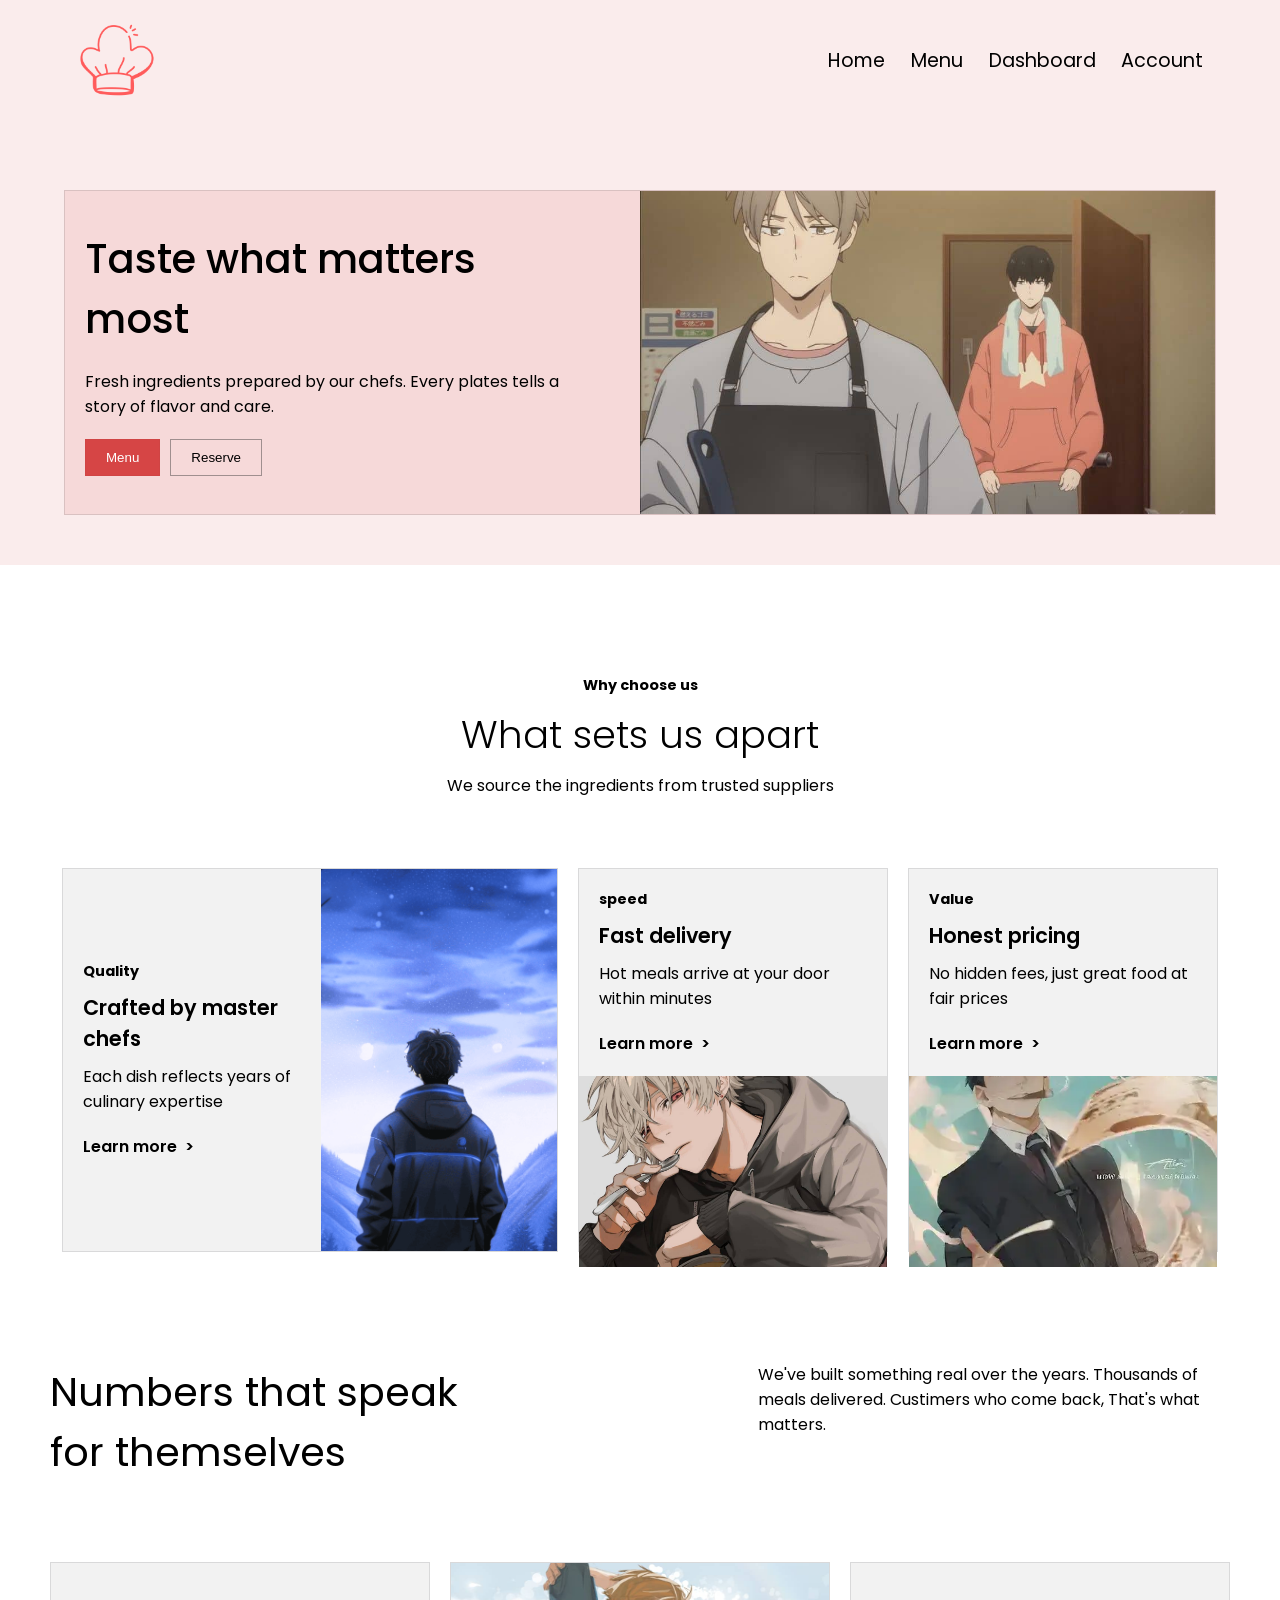
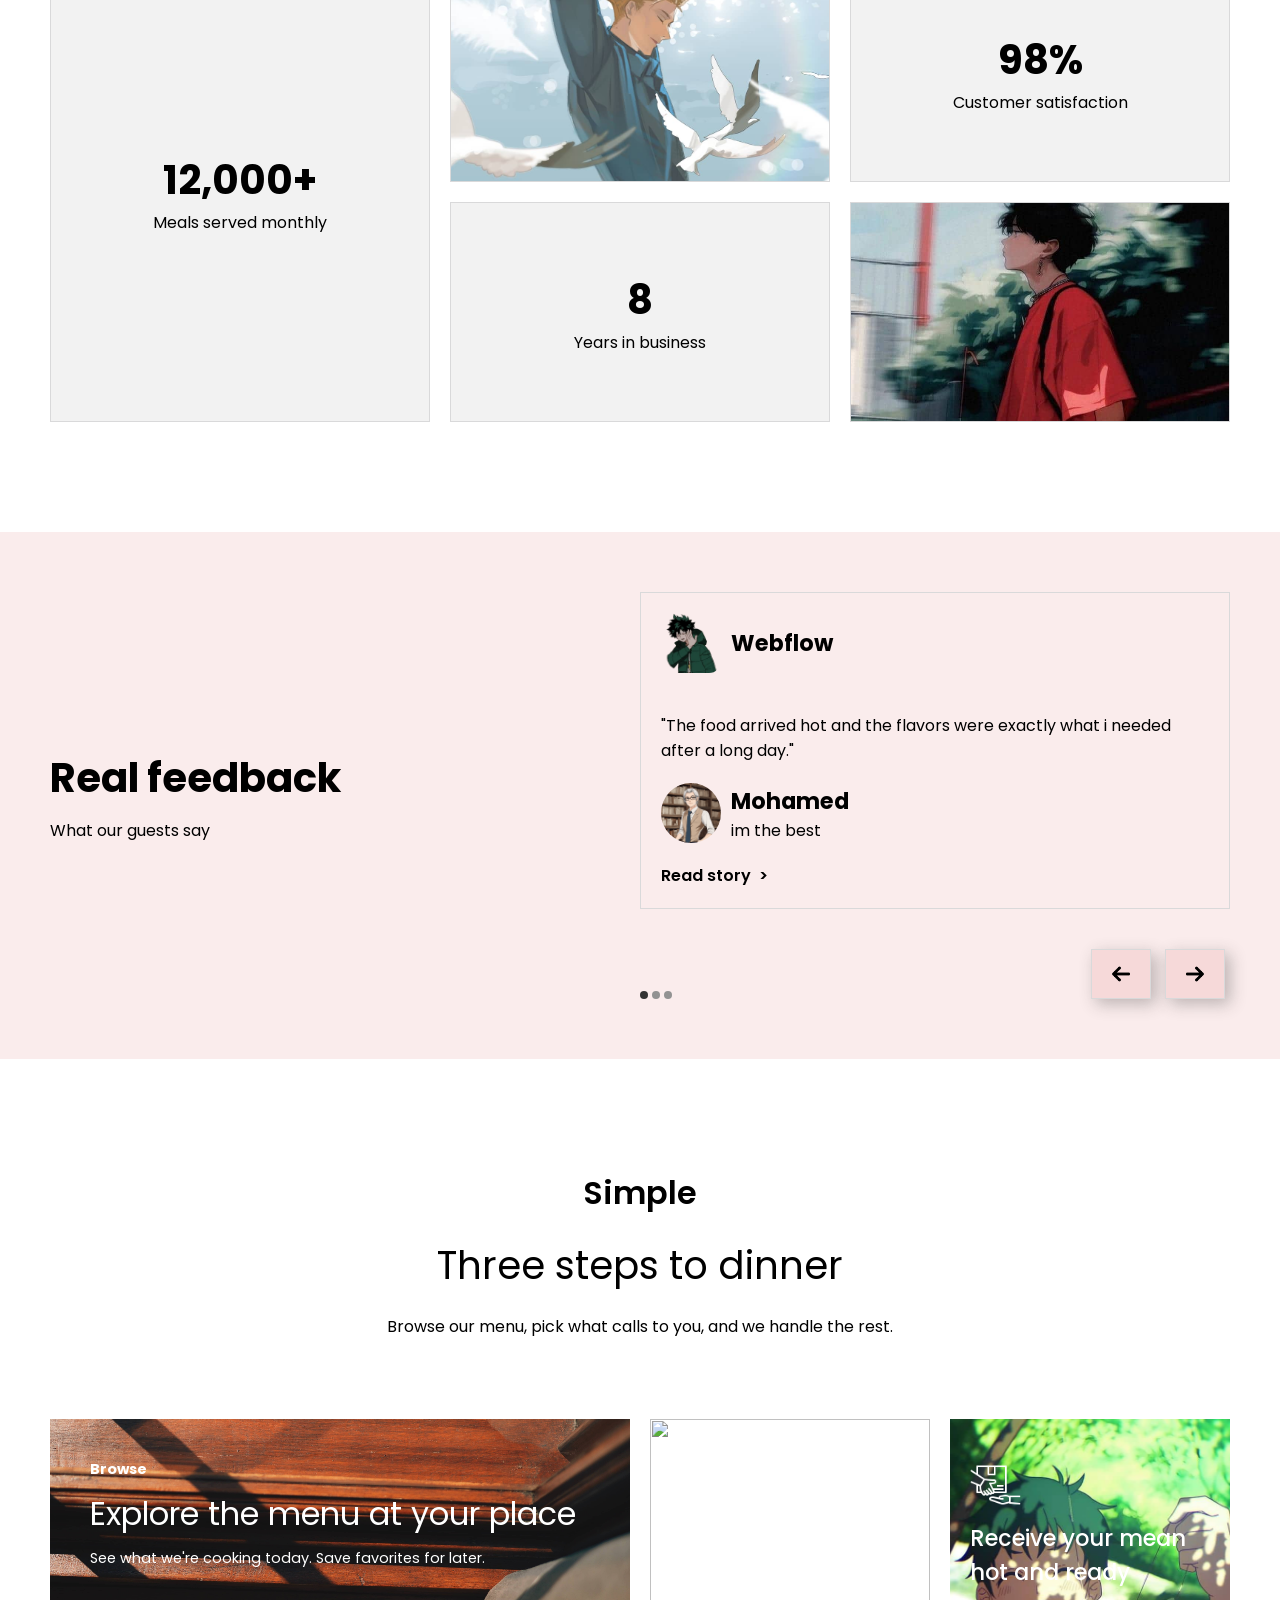
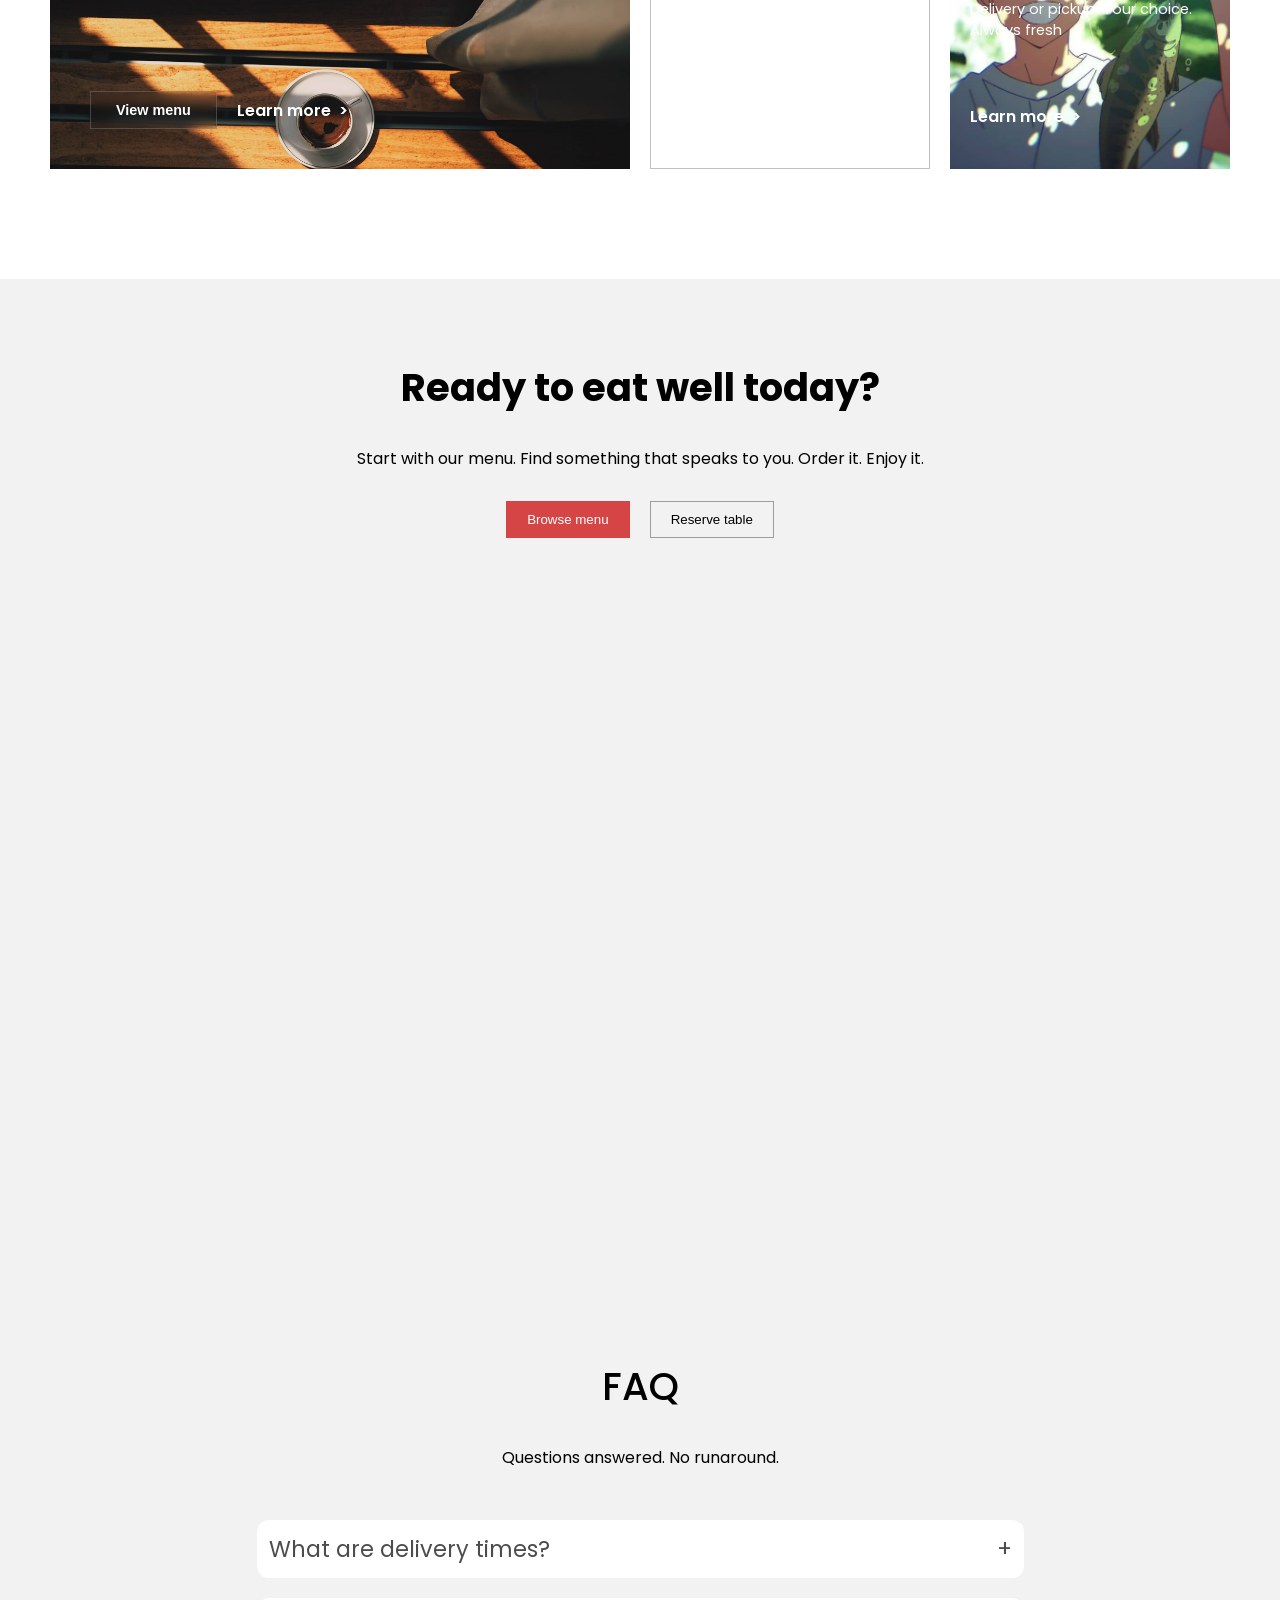
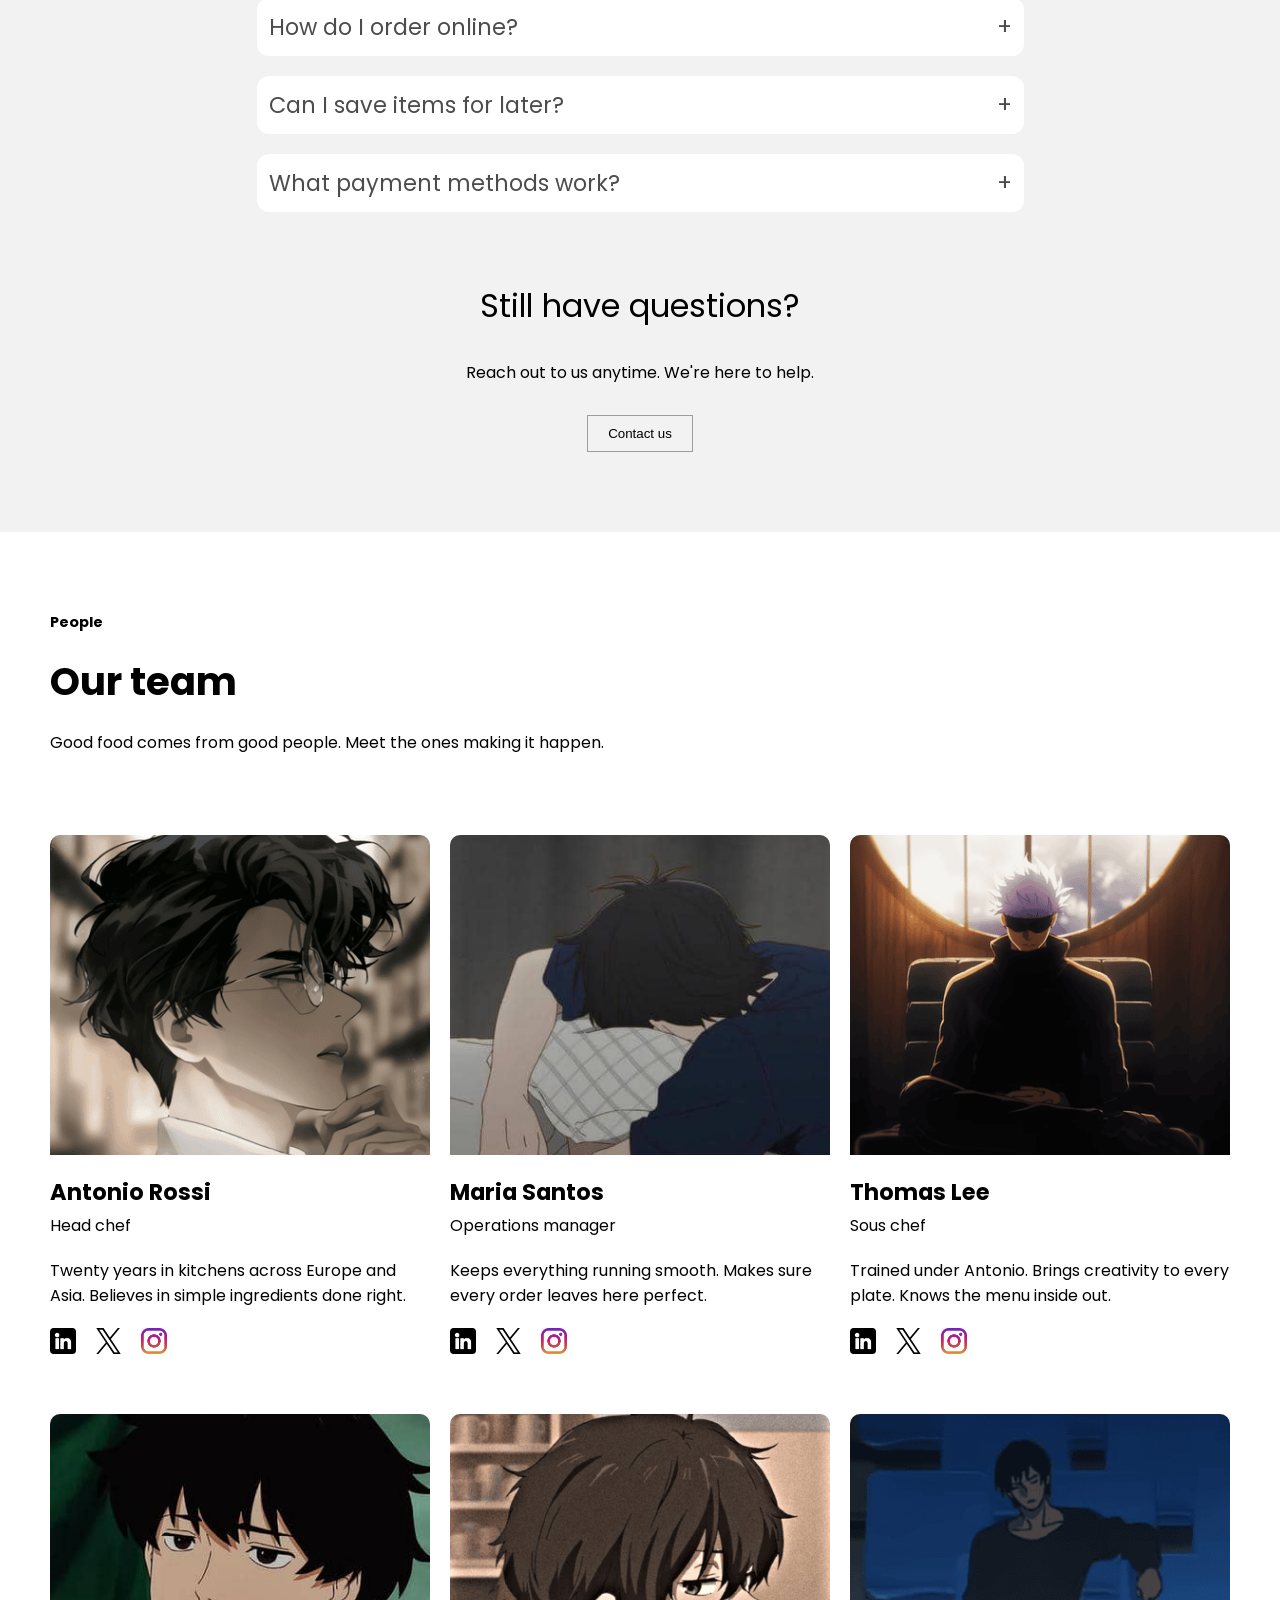
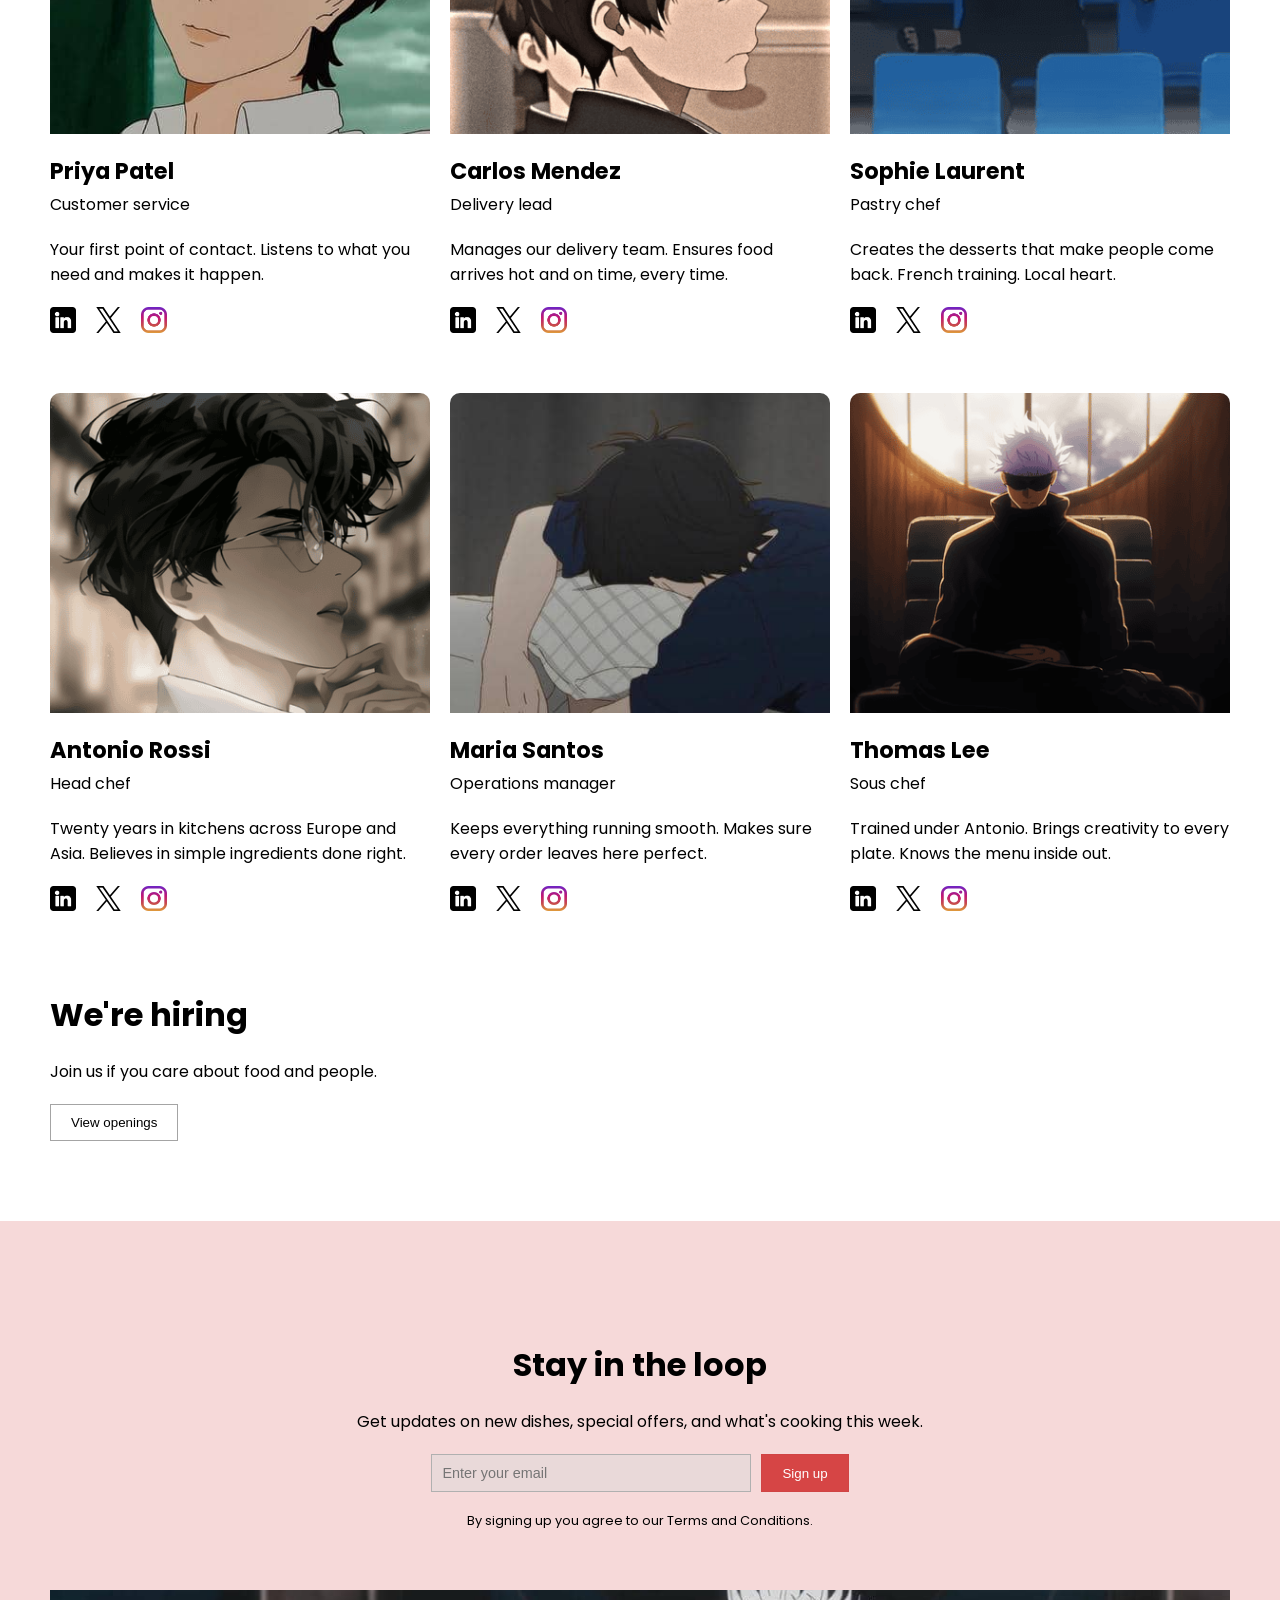
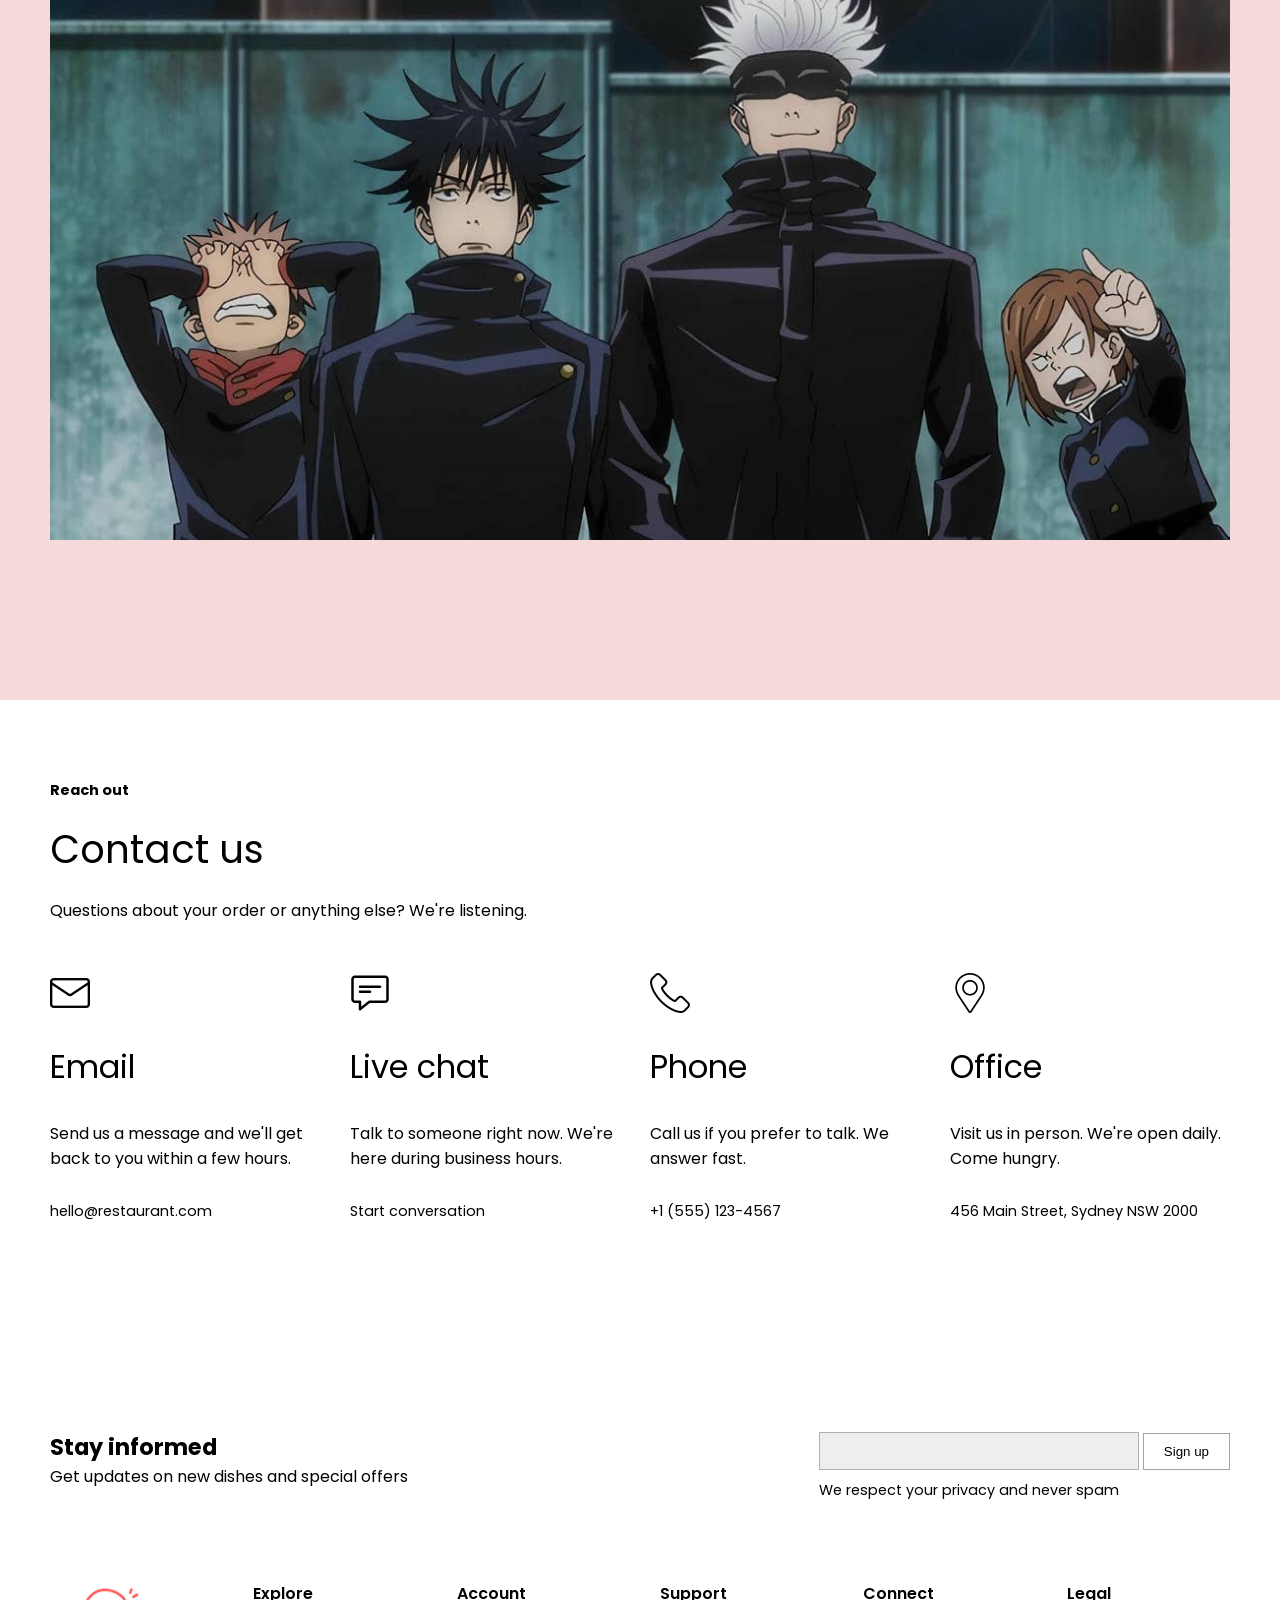
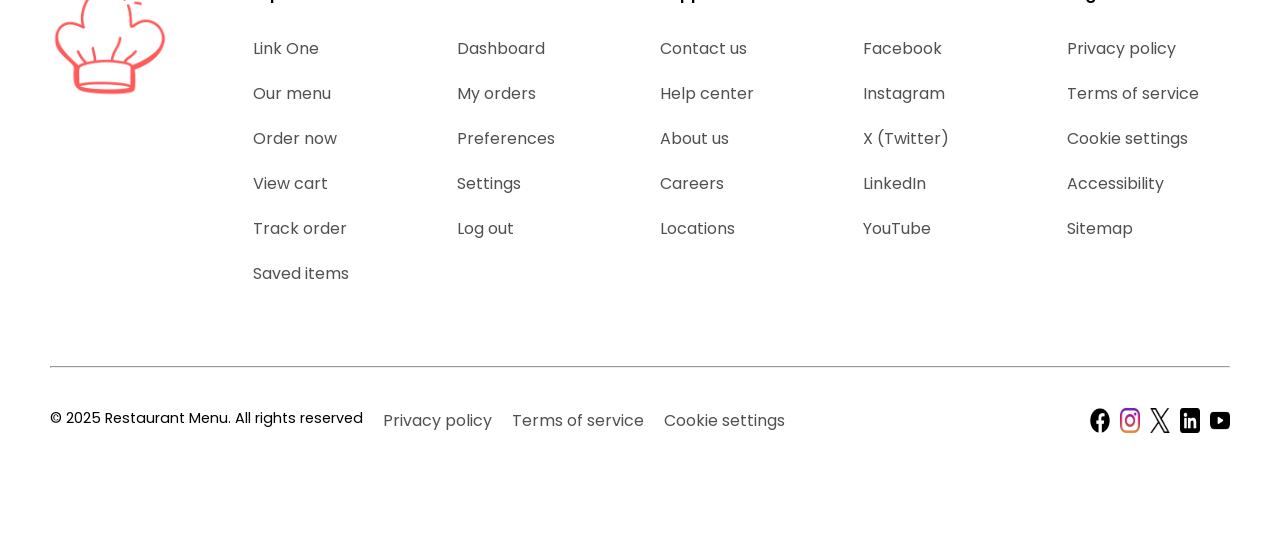
==== index.html @ bc819291 "update" ====
<!doctype html>
<html lang="en">
  <head>
    <meta charset="UTF-8" />
    <meta name="viewport" content="width=device-width, initial-scale=1.0" />
    <link rel="preconnect" href="https://fonts.googleapis.com" />
    <link rel="preconnect" href="https://fonts.gstatic.com" crossorigin />
    <link
      href="https://fonts.googleapis.com/css2?family=Poppins:ital,wght@300;400;500;600;700;800&display=swap"
      rel="stylesheet"
    />
    <link rel="shortcut icon" href="/images/icon.webp" type="image/x-icon" />
    <link rel="stylesheet" href="/css/style.css" />
    <script src="/js/main.js" defer></script>
    <title>Chef's Crown</title>
  </head>
  <body>
    <nav class="navbar">
      <div class="logo">
        <a href="/index.html">
          <img src="/images/icon.webp" alt="" />
        </a>
      </div>

      <div class="links">
        <li><a href="/index.html">Home</a></li>
        <li><a href="/pages/menu.html">Menu</a></li>
        <li><a href="/pages/dashboard.html">Dashboard</a></li>
        <li><a href="/pages/account.html">Account</a></li>
      </div>
      <button id="" class="menuToggle">
        <img src="/images/menu.webp" alt="" />
      </button>
      <div class="smallMenu">
        <li><a href="/index.html">Home</a></li>
        <li><a href="/pages/menu.html">Menu</a></li>
        <li><a href="/pages/dashboard.html">Dashboard</a></li>
        <li><a href="/pages/account.html">Account</a></li>
      </div>
    </nav>

    <section class="heroSection">
      <div class="hero">
        <div class="heroInfo">
          <h1>Taste what matters most</h1>
          <p>
            Fresh ingredients prepared by our chefs. Every plates tells a story
            of flavor and care.
          </p>
          <div class="heroBtn">
            <button class="menuBtn btn">Menu</button>
            <button class="reBtn btn">Reserve</button>
          </div>
        </div>
        <div class="heroImg">
          <img src="/images/img1.webp" alt="" loading="lazy" />
        </div>
      </div>
    </section>

    <section class="whyUsSection">
      <h5>Why choose us</h5>
      <h2>What sets us apart</h2>
      <p>We source the ingredients from trusted suppliers</p>

      <div class="ourPerks">
        <div class="card quality">
          <div class="cardInfo qualityInfo">
            <h5>Quality</h5>
            <h1>Crafted by master chefs</h1>
            <p>Each dish reflects years of culinary expertise</p>
            <a class="learnMore" href=""
              >Learn more<span class="toRight">></span></a
            >
          </div>
          <div class="qualityImg">
            <img src="/images/qualityPerk.webp" alt="" loading="lazy" />
          </div>
        </div>

        <div class="card speed">
          <div class="cardInfo speedInfo">
            <h5>speed</h5>
            <h1>Fast delivery</h1>
            <p>Hot meals arrive at your door within minutes</p>
            <a class="learnMore" href=""
              >Learn more<span class="toRight">></span></a
            >
          </div>
          <div class="speedImg">
            <img src="/images/speedPerk.webp" alt="" loading="lazy" />
          </div>
        </div>

        <div class="card value">
          <div class="cardInfo valueInfo">
            <h5>Value</h5>
            <h1>Honest pricing</h1>
            <p>No hidden fees, just great food at fair prices</p>
            <a class="learnMore" href=""
              >Learn more<span class="toRight">></span></a
            >
          </div>
          <div class="valueImg">
            <img src="/images/valuePerk.webp" alt="" loading="lazy" />
          </div>
        </div>
      </div>
    </section>

    <section class="numberSpeak">
      <div class="numberAbout">
        <h1>Numbers that speak for themselves</h1>
        <p>
          We've built something real over the years. Thousands of meals
          delivered. Custimers who come back, That's what matters.
        </p>
      </div>
      <div class="gridCards">
        <div class="gridChild child1">
          <h1>12,000+</h1>
          <p>Meals served monthly</p>
        </div>
        <div class="gridChild">
          <img src="/images/img2.webp" alt="" loading="lazy" />
        </div>
        <div class="gridChild">
          <h1>98%</h1>
          <p>Customer satisfaction</p>
        </div>
        <div class="gridChild">
          <h1>8</h1>
          <p>Years in business</p>
        </div>
        <div class="gridChild">
          <img src="/images/img3.webp" alt="" loading="lazy" />
        </div>
      </div>
    </section>

    <section class="feedback">
      <div class="feedInfo">
        <h1>Real feedback</h1>
        <p>What our guests say</p>
      </div>
      <div class="ourFeeds">
        <div class="socialFeeds">
          <div class="slides">
            <div class="feeds">
              <div class="platformInfo">
                <div class="platformLogo">
                  <img src="/images/platform.webp" alt="" loading="lazy" />
                </div>
                <h4>Webflow</h4>
              </div>
              <p class="thefeedback">
                "The food arrived hot and the flavors were exactly what i needed
                after a long day."
              </p>
              <div class="platformProfile">
                <div class="profilePhp">
                  <img src="/images/feedphp.webp" alt="" loading="lazy" />
                </div>
                <div class="profileInfo">
                  <h4>Mohamed</h4>
                  <p>im the best</p>
                </div>
              </div>
              <a class="learnMore" href=""
                >Read story<span class="toRight">></span></a
              >
            </div>

            <div class="feeds">
              <div class="platformInfo">
                <div class="platformLogo">
                  <img src="/images/platform2.webp" alt="" loading="lazy" />
                </div>
                <h3>Facebook</h3>
              </div>
              <p class="thefeedback">
                "The food arrived hot and the flavors were exactly what i needed
                after a long day."
              </p>
              <div class="platformProfile">
                <div class="profilePhp">
                  <img src="/images/feedphp2.webp" alt="" loading="lazy" />
                </div>
                <div class="profileInfo">
                  <h4>Mohamed Hazem</h4>
                  <p>I love food</p>
                </div>
              </div>
              <a class="learnMore" href=""
                >Read story<span class="toRight">></span></a
              >
            </div>

            <div class="feeds">
              <div class="platformInfo">
                <div class="platformLogo">
                  <img src="/images/platform3.webp" alt="" loading="lazy" />
                </div>
                <h3>Instagram</h3>
              </div>
              <p class="thefeedback">
                "The food arrived hot and the flavors were exactly what i needed
                after a long day."
              </p>
              <div class="platformProfile">
                <div class="profilePhp">
                  <img src="/images/feedphp3.webp" alt="" loading="lazy" />
                </div>
                <div class="profileInfo">
                  <h4>Mohamed</h4>
                  <p>im the best</p>
                </div>
              </div>
              <a class="learnMore" href=""
                >Read story<span class="toRight">></span></a
              >
            </div>
          </div>
        </div>
        <div class="feedTool">
          <div class="pointFeed"></div>
          <div class="btnFeed">
            <button id="prev" class="prev">
              <img src="/images/arrow.webp" alt="" loading="lazy" />
            </button>
            <button id="next" class="next">
              <img src="/images/arrow.webp" alt="" loading="lazy" />
            </button>
          </div>
        </div>
      </div>
    </section>

    <section class="stepsDinner">
      <h3>Simple</h3>
      <h2>Three steps to dinner</h2>
      <p>Browse our menu, pick what calls to you, and we handle the rest.</p>
      <div class="allSteps">
        <div class="steps browse">
          <img class="bgImg" src="/images/step1.webp" alt="" loading="lazy" />
          <div class="stepsInfo">
            <h5>Browse</h5>
            <h3>Explore the menu at your place</h3>
            <p>See what we're cooking today. Save favorites for later.</p>
          </div>
          <div class="stepsBtn">
            <button>View menu</button>
            <a class="learnMore" href=""
              >Learn more<span class="toRight">></span></a
            >
          </div>
        </div>

        <div class="steps order">
          <img class="bgImg" src="/images/step2.webp" alt="" loading="lazy" />
          <div class="stepsInfo">
            <img
              class="invert"
              src="/images/order.webp"
              alt=""
              loading="lazy"
            />
            <h4>Place your order in seconds</h4>
            <p>Add items to cart and check out. Easy as that.</p>
          </div>
          <div class="stepsBtn">
            <a class="learnMore" href=""
              >Learn more<span class="toRight">></span></a
            >
          </div>
        </div>

        <div class="steps receive">
          <img class="bgImg" src="/images/step3.webp" alt="" loading="lazy" />
          <div class="stepsInfo">
            <img
              class="invert"
              src="/images/receiver.webp"
              alt=""
              loading="lazy"
            />
            <h4>Receive your mean hot and ready</h4>
            <p>Delivery or pickup. Your choice. Always fresh</p>
          </div>
          <div class="stepsBtn">
            <a class="learnMore" href=""
              >Learn more<span class="toRight">></span></a
            >
          </div>
        </div>
      </div>
    </section>

    <section class="ready">
      <h2>Ready to eat well today?</h2>
      <p>
        Start with our menu. Find something that speaks to you. Order it. Enjoy
        it.
      </p>
      <div class="readyBtns">
        <button class="menuBtn">Browse menu</button>
        <button class="reBtn">Reserve table</button>
      </div>
      <div class="readyImg">
        <img
          src="/images/readyImg.webp"
          alt=""
          loading="lazy"
          decoding="async"
        />
      </div>
    </section>

    <section class="faq">
      <h2>FAQ</h2>
      <p>Questions answered. No runaround.</p>

      <div class="allAQ">
        <div class="AQ">
          <input class="questionCheck" id="question1" type="checkbox" />
          <label for="question1" class="questionTitle">
            What are delivery times? <span class="add">+</span>
            <span class="remove">-</span>
          </label>
          <div class="answer">
            <p>
              Most orders arrive within 30 to 45 minutes. During peak hours it
              might take a bit longer. You'll see the estimated time before you
              confirm your order.
            </p>
          </div>
        </div>

        <div class="AQ">
          <input class="questionCheck" id="question2" type="checkbox" />
          <label for="question2" class="questionTitle">
            How do I order online? <span class="add">+</span>
            <span class="remove">-</span>
          </label>
          <div class="answer">
            <p>
              Go to our menu page. Browse the dishes. Add what you want to your
              cart. Proceed to checkout and provide your delivery or pickup
              details. you'll get a confirmation right away.
            </p>
          </div>
        </div>

        <div class="AQ">
          <input class="questionCheck" id="question3" type="checkbox" />
          <label for="question3" class="questionTitle">
            Can I save items for later? <span class="add">+</span>
            <span class="remove">-</span>
          </label>
          <div class="answer">
            <p>
              Absolutely. Use the save for later feature on any dish. Your saved
              items stay in your account so you can order them whenever you
              want.
            </p>
          </div>
        </div>

        <div class="AQ">
          <input class="questionCheck" id="question4" type="checkbox" />
          <label for="question4" class="questionTitle">
            What payment methods work? <span class="add">+</span>
            <span class="remove">-</span>
          </label>
          <div class="answer">
            <p>
              We take credit cards, debit cards, digital wallets, and cash on
              delivery. All payments are secure and processed instantly.
            </p>
          </div>
        </div>
      </div>

      <h3>Still have questions?</h3>
      <p>Reach out to us anytime. We're here to help.</p>
      <button class="reBtn">Contact us</button>
    </section>

    <section class="ourTeam">
      <h5>People</h5>
      <h2>Our team</h2>
      <p>Good food comes from good people. Meet the ones making it happen.</p>
      <div class="team">
        <div class="member">
          <div class="memberImg">
            <img src="/images/member1.webp" alt="" />
          </div>
          <div class="memberInfo">
            <h4>Antonio Rossi</h4>
            <p>Head chef</p>
          </div>
          <div class="memberRole">
            <p>
              Twenty years in kitchens across Europe and Asia. Believes in
              simple ingredients done right.
            </p>
          </div>
          <div class="memberSocial">
            <a href="">
              <img src="/images/linkedin.webp" alt="" />
            </a>
            <a href="">
              <img src="/images/twitter.webp" alt="" />
            </a>
            <a href="">
              <img src="/images/instagram.webp" alt="" />
            </a>
          </div>
        </div>

        <div class="member">
          <div class="memberImg">
            <img src="/images/member2.webp" alt="" />
          </div>
          <div class="memberInfo">
            <h4>Maria Santos</h4>
            <p>Operations manager</p>
          </div>
          <div class="memberRole">
            <p>
              Keeps everything running smooth. Makes sure every order leaves
              here perfect.
            </p>
          </div>
          <div class="memberSocial">
            <a href="">
              <img src="/images/linkedin.webp" alt="" />
            </a>
            <a href="">
              <img src="/images/twitter.webp" alt="" />
            </a>
            <a href="">
              <img src="/images/instagram.webp" alt="" />
            </a>
          </div>
        </div>

        <div class="member">
          <div class="memberImg">
            <img src="/images/member3.webp" alt="" />
          </div>
          <div class="memberInfo">
            <h4>Thomas Lee</h4>
            <p>Sous chef</p>
          </div>
          <div class="memberRole">
            <p>
              Trained under Antonio. Brings creativity to every plate. Knows the
              menu inside out.
            </p>
          </div>
          <div class="memberSocial">
            <a href="">
              <img src="/images/linkedin.webp" alt="" />
            </a>
            <a href="">
              <img src="/images/twitter.webp" alt="" />
            </a>
            <a href="">
              <img src="/images/instagram.webp" alt="" />
            </a>
          </div>
        </div>

        <div class="member">
          <div class="memberImg">
            <img src="/images/member4.webp" alt="" />
          </div>
          <div class="memberInfo">
            <h4>Priya Patel</h4>
            <p>Customer service</p>
          </div>
          <div class="memberRole">
            <p>
              Your first point of contact. Listens to what you need and makes it
              happen.
            </p>
          </div>
          <div class="memberSocial">
            <a href="">
              <img src="/images/linkedin.webp" alt="" />
            </a>
            <a href="">
              <img src="/images/twitter.webp" alt="" />
            </a>
            <a href="">
              <img src="/images/instagram.webp" alt="" />
            </a>
          </div>
        </div>

        <div class="member">
          <div class="memberImg">
            <img src="/images/member5.webp" alt="" />
          </div>
          <div class="memberInfo">
            <h4>Carlos Mendez</h4>
            <p>Delivery lead</p>
          </div>
          <div class="memberRole">
            <p>
              Manages our delivery team. Ensures food arrives hot and on time,
              every time.
            </p>
          </div>
          <div class="memberSocial">
            <a href="">
              <img src="/images/linkedin.webp" alt="" />
            </a>
            <a href="">
              <img src="/images/twitter.webp" alt="" />
            </a>
            <a href="">
              <img src="/images/instagram.webp" alt="" />
            </a>
          </div>
        </div>

        <div class="member">
          <div class="memberImg">
            <img src="/images/member6.webp" alt="" />
          </div>
          <div class="memberInfo">
            <h4>Sophie Laurent</h4>
            <p>Pastry chef</p>
          </div>
          <div class="memberRole">
            <p>
              Creates the desserts that make people come back. French training.
              Local heart.
            </p>
          </div>
          <div class="memberSocial">
            <a href="">
              <img src="/images/linkedin.webp" alt="" />
            </a>
            <a href="">
              <img src="/images/twitter.webp" alt="" />
            </a>
            <a href="">
              <img src="/images/instagram.webp" alt="" />
            </a>
          </div>
        </div>

        <div class="member">
          <div class="memberImg">
            <img src="/images/member1.webp" alt="" />
          </div>
          <div class="memberInfo">
            <h4>Antonio Rossi</h4>
            <p>Head chef</p>
          </div>
          <div class="memberRole">
            <p>
              Twenty years in kitchens across Europe and Asia. Believes in
              simple ingredients done right.
            </p>
          </div>
          <div class="memberSocial">
            <a href="">
              <img src="/images/linkedin.webp" alt="" />
            </a>
            <a href="">
              <img src="/images/twitter.webp" alt="" />
            </a>
            <a href="">
              <img src="/images/instagram.webp" alt="" />
            </a>
          </div>
        </div>

        <div class="member">
          <div class="memberImg">
            <img src="/images/member2.webp" alt="" />
          </div>
          <div class="memberInfo">
            <h4>Maria Santos</h4>
            <p>Operations manager</p>
          </div>
          <div class="memberRole">
            <p>
              Keeps everything running smooth. Makes sure every order leaves
              here perfect.
            </p>
          </div>
          <div class="memberSocial">
            <a href="">
              <img src="/images/linkedin.webp" alt="" />
            </a>
            <a href="">
              <img src="/images/twitter.webp" alt="" />
            </a>
            <a href="">
              <img src="/images/instagram.webp" alt="" />
            </a>
          </div>
        </div>

        <div class="member">
          <div class="memberImg">
            <img src="/images/member3.webp" alt="" />
          </div>
          <div class="memberInfo">
            <h4>Thomas Lee</h4>
            <p>Sous chef</p>
          </div>
          <div class="memberRole">
            <p>
              Trained under Antonio. Brings creativity to every plate. Knows the
              menu inside out.
            </p>
          </div>
          <div class="memberSocial">
            <a href="">
              <img src="/images/linkedin.webp" alt="" />
            </a>
            <a href="">
              <img src="/images/twitter.webp" alt="" />
            </a>
            <a href="">
              <img src="/images/instagram.webp" alt="" />
            </a>
          </div>
        </div>
      </div>
      <h3>We're hiring</h3>
      <p>Join us if you care about food and people.</p>
      <button class="reBtn">View openings</button>
    </section>

    <section class="stay">
      <h3>Stay in the loop</h3>
      <p>
        Get updates on new dishes, special offers, and what's cooking this week.
      </p>
      <form action="">
        <input type="email" placeholder="Enter your email" required />
        <button class="menuBtn">Sign up</button>
      </form>
      <p class="signTerms">
        By signing up you agree to our Terms and Conditions.
      </p>

      <div class="readyImg">
        <img
          src="/images/signloop.webp"
          alt=""
          loading="lazy"
          decoding="async"
        />
      </div>
    </section>

    <section class="contactUs">
      <h5>Reach out</h5>
      <h2>Contact us</h2>
      <p>Questions about your order or anything else? We're listening.</p>
      <div class="reachUs">
        <div class="callUs">
          <div class="icon">
            <img src="/images/email.webp" alt="" />
          </div>

          <h3>Email</h3>
          <p>Send us a message and we'll get back to you within a few hours.</p>
          <h5>hello@restaurant.com</h5>
        </div>

        <div class="callUs">
          <div class="icon">
            <img src="/images/chat.webp" alt="" />
          </div>
          <h3>Live chat</h3>
          <p>Talk to someone right now. We're here during business hours.</p>
          <h5>Start conversation</h5>
        </div>

        <div class="callUs">
          <div class="icon">
            <img src="/images/phone.webp" alt="" />
          </div>
          <h3>Phone</h3>
          <p>Call us if you prefer to talk. We answer fast.</p>
          <h5>+1 (555) 123-4567</h5>
        </div>

        <div class="callUs">
          <div class="icon">
            <img src="/images/location.webp" alt="" />
          </div>
          <h3>Office</h3>
          <p>Visit us in person. We're open daily. Come hungry.</p>
          <h5>456 Main Street, Sydney NSW 2000</h5>
        </div>
      </div>
    </section>

    <section class="footer">
      <div class="informed">
        <div class="informedInfo">
          <h4>Stay informed</h4>
          <p>Get updates on new dishes and special offers</p>
        </div>
        <form class="informedForm" action="">
          <input type="email" />
          <button class="reBtn">Sign up</button>
          <h5>We respect your privacy and never spam</h5>
        </form>
      </div>

      <div class="about">
        <div class="ourLogo">
          <div class="logo">
            <a href="/index.html">
              <img src="/images/icon.webp" alt="" />
            </a>
          </div>
        </div>
        <div class="ourLinks">
          <p>Explore</p>
          <a href="">Link One</a>
          <a href="">Our menu</a>
          <a href="">Order now</a>
          <a href="">View cart</a>
          <a href="">Track order</a>
          <a href="">Saved items</a>
        </div>
        <div class="ourLinks">
          <p>Account</p>
          <a href="">Dashboard</a>
          <a href="">My orders</a>
          <a href="">Preferences</a>
          <a href="">Settings</a>
          <a href="">Log out</a>
        </div>
        <div class="ourLinks">
          <p>Support</p>
          <a href="">Contact us</a>
          <a href="">Help center</a>
          <a href="">About us</a>
          <a href="">Careers</a>
          <a href="">Locations</a>
        </div>
        <div class="ourLinks">
          <p>Connect</p>
          <a href="">Facebook</a>
          <a href="">Instagram</a>
          <a href="">X (Twitter)</a>
          <a href="">LinkedIn</a>
          <a href="">YouTube</a>
        </div>
        <div class="ourLinks">
          <p>Legal</p>
          <a href="">Privacy policy</a>
          <a href="">Terms of service</a>
          <a href="">Cookie settings</a>
          <a href="">Accessibility</a>
          <a href="">Sitemap</a>
        </div>
      </div>
      <hr />

      <div class="credit">
        <div class="OurTerms">
          <h5>© 2025 Restaurant Menu. All rights reserved</h5>
          <a href="">Privacy policy</a>
          <a href="">Terms of service</a>
          <a href="">Cookie settings</a>
        </div>
        <div class="ourSocials">
          <a href=""><img src="/images/facebook.webp" alt="" /></a>
          <a href=""><img src="/images/instagram.webp" alt="" /></a>
          <a href=""><img src="/images/twitter.webp" alt="" /></a>
          <a href=""><img src="/images/linkedin.webp" alt="" /></a>
          <a href=""><img src="/images/youtube.webp" alt="" /></a>
        </div>
      </div>
    </section>
  </body>
</html>
---- css/style.css ----
:root {
  --main-bg: #faecec;
  --card-bg: #f6d9d9;
  --primary: #d64545;
  --bg: #f2f2f2;
  --border: 1px solid #d9d9da;
  --head-font: clamp(1.4rem, 5vw, 2.5rem);
  --secondary-font: clamp(1.1rem, 3vw, 1.3rem);
  --h2s-font: clamp(2rem, 3vw, 2.4rem);
  --h3s-font: clamp(1.4rem, 3vw, 2rem);
  --h4s-font: clamp(1.2rem, 2vw, 1.4rem);
  --h5s-font: clamp(0.6rem, 2vw, 0.9rem);
  --p-font: clamp(0.8rem, 2vw, 1rem);
  --btn-font: clamp(0.8rem, 2vw, 0.9rem);
  --trans-bg: rgba(52, 52, 52, 0.169);
  --mb: 110px;
}
* {
  margin: 0;
  box-sizing: border-box;
}
h2 {
  font-size: var(--h2s-font);
}
h3 {
  font-size: var(--h3s-font);
}
h4 {
  font-size: var(--h4s-font);
}
h5 {
  font-size: var(--h5s-font);
}
p {
  font-size: var(--p-font);
}
button {
  cursor: pointer;
}
img {
  display: block;
  width: 100%;
  height: 100%;
}
/* .flex {
  display: flex;
  flex-flow: column;
} */

/* //// */

.navbar .smallMenu.active {
  display: flex;
}
.navbar .smallMenu.close {
  animation: slideOut 0.4s ease;
}
body {
  position: relative;
  color: black;
  font-family: "poppins", sans-serif;
}

.navbar {
  background-color: var(--main-bg);
  padding: 20px 6vw 40px;
  display: flex;
  justify-content: space-between;
  align-items: center;
  gap: 30px;
  overflow: hidden;
}
.navbar a {
  color: black;
}
.navbar .logo {
  width: clamp(70px, 15vw, 80px);
}
.logo img {
  display: block;
  width: 100%;
}
/*  menu for small devices */
.navbar .smallMenu {
  position: fixed;
  right: 0;
  top: 0;
  bottom: 0;
  width: 70%;
  display: none;
  flex-flow: column;
  justify-content: start;
  align-items: center;
  gap: 20px;
  background-color: var(--trans-bg);
  backdrop-filter: blur(5px);
  padding-top: 30px;
  animation: slideIn 0.4s ease;
}
@keyframes slideIn {
  from {
    transform: translateX(500px);
  }
  to {
    transform: translateX(0);
  }
}
@keyframes slideOut {
  from {
    transform: translateX(0px);
  }
  to {
    transform: translateX(500px);
  }
}
.navbar .menuToggle {
  background: none;
  border: none;
  padding: 0;
  display: none;
}
.menuToggle img {
  display: block;
  width: clamp(60px, 15vw, 50px);
}
/* //// */
.navbar .links {
  display: flex;
  flex-flow: row wrap;
  gap: clamp(5px, 2vw, 30px);
}
.navbar li {
  position: relative;
  list-style: none;
  cursor: pointer;
}
.navbar li::after {
  content: "";
  position: absolute;
  bottom: 0px;
  left: 0;
  width: 0%;
  min-height: 1px;
  background-color: black;
  transition: width 0.2s ease;
}
.navbar li:hover::after {
  width: 100%;
}
.navbar li a {
  font-size: clamp(1rem, 4vw, 1.2rem);
  text-decoration: none;
}
/* //// */
.heroSection {
  padding: 50px 0px;
  margin-bottom: var(--mb);
  background-color: var(--main-bg);
}
.hero {
  border: 1px solid #33333325;
  background-color: var(--card-bg);
  margin: auto;
  width: clamp(260px, 90vw, 2000px);
  height: clamp(min-height, 40vw, 70vh);
  display: flex;
  justify-content: space-between;
}
.heroInfo {
  padding: 20px;
  display: flex;
  flex-direction: column;
  justify-content: center;
  gap: 20px;
  width: 45%;
}
.heroInfo h1 {
  font-weight: 500;
  font-size: var(--head-font);
}
.heroInfo p {
  font-size: var(--p-font);
}
.heroBtn {
  display: flex;
  flex-flow: wrap;
  gap: 10px;
}
.menuBtn {
  border: 1px solid #3333330a;
  padding: 10px 20px;
  color: white;
  font-weight: 500;
  background-color: var(--primary);
  transition: opacity 0.2s linear;
}
.btn:hover {
  opacity: 0.9;
}
.reBtn {
  padding: 10px 20px;
  border: 1px solid #33333371;
  background: none;
}
.heroImg {
  width: 50%;
}
.heroImg img {
  display: block;
  width: 100%;
  height: 100%;
  object-fit: cover;
}
/* //// */
.whyUsSection h4 {
  font-size: var(--h3s-font);
}
.whyUsSection h2 {
  font-size: var(--h2s-font);
  font-weight: 300;
}
.whyUsSection p {
  font-size: var(--p-font);
  margin-bottom: 60px;
}
.ourPerks h1 {
  font-size: var(--secondary-font);
  font-weight: 600;
  margin: 10px 0px;
}
.ourPerks h5 {
  font-size: var(--h5s-font);
  font-weight: 700;
}
.ourPerks p {
  margin-bottom: 20px;
}
.whyUsSection {
  display: flex;
  flex-flow: column;
  align-items: center;
  gap: 10px;
  padding: 0px 50px;
  margin-bottom: var(--mb);
}
.ourPerks {
  display: flex;
  justify-content: center;
  flex-flow: row wrap;
  gap: clamp(5px, 3vw, 20px);
}
.card {
  background-color: var(--bg);
  display: flex;
  flex-flow: column;
  justify-content: space-between;
  border: 1px solid #d9d9da;
  width: clamp(310px, 25%, 490px);
  height: clamp(350px, 30vw, 400px);
}
.quality {
  flex-flow: row;
  width: clamp(310px, 42%, 800px);
}
.qualityInfo {
  display: flex;
  flex-flow: column;
  justify-content: center;
  padding: clamp(10px, 2vw, 20px);
  height: 100%;
}
.cardInfo {
  background-color: var(--bg);
  padding: clamp(10px, 2vw, 20px);
}
.learnMore {
  font-weight: 600;
  text-decoration: none;
  color: black;
  transition: letter-spacing 0.2s ease;
}
.learnMore span {
  margin-left: 8px;
}
.learnMore:hover {
  letter-spacing: 1px;
}
.learnMore:hover span {
  margin-left: 10px;
}
.speedImg,
.valueImg {
  width: 100%;
  height: 50%;
}
.ourPerks img {
  display: block;
  min-height: 100%;
  width: 100%;
  object-fit: cover;
}
/* //// */
.numberSpeak {
  margin-bottom: var(--mb);
}
.numberSpeak .numberAbout {
  padding: 0 50px 80px;
  display: flex;
  justify-content: space-between;
}
.numberAbout h1 {
  font-size: var(--head-font);
  font-weight: 400;
}
.numberAbout p {
  font-size: var(--p-font);
}
.numberAbout h1,
.numberAbout p {
  width: 40%;
}
.numberSpeak .gridCards {
  padding: 0px 50px;
  display: grid;
  grid-template-columns: repeat(3, 1fr);
  grid-template-rows: repeat(2, 220px);
  grid-gap: 20px;
}
.gridCards .gridChild {
  display: flex;
  flex-flow: column;
  justify-content: center;
  align-items: center;
  background-color: var(--bg);
  border: var(--border);
  overflow: hidden;
}
.gridChild h1 {
  font-size: var(--head-font);
}
.gridChild p {
  font-size: var(--p-font);
}
.gridChild img {
  object-fit: cover;
}
.gridCards .child1 {
  grid-row: 1 / span 2;
}
/* //// */
.feedback {
  padding: 60px 50px;
  margin-bottom: var(--mb);
  background-color: var(--main-bg);
  display: flex;
  justify-content: space-between;
  align-items: center;
}
.feedInfo {
  display: flex;
  flex-flow: column;
  gap: 10px;
}
.feedInfo h1 {
  font-size: var(--head-font);
}
.feedInfo p {
  font-size: var(--p-font);
}
.ourFeeds {
  display: flex;
  flex-flow: column;
  gap: 40px;
  width: 50%;
  min-height: 50%;
}
.ourFeeds .socialFeeds {
  width: 100%;
  min-height: 100%;
  border: var(--border);
  overflow: hidden;
}
.socialFeeds .slides {
  display: flex;
  min-width: 100%;
  min-height: 100%;
  transition: transform 0.3s ease;
}
.slides .feeds {
  display: grid;
  grid-template-rows: repeat(4, auto);
  padding: 20px;
  min-width: 100%;
  min-height: 100%;
}
.platformInfo img {
  object-fit: cover;
  display: inline-block;
  width: 100%;
}
.feeds .platformInfo,
.feeds .platformProfile {
  display: flex;
  align-items: center;
  gap: 10px;
}
.platformInfo .platformLogo,
.platformProfile .profilePhp {
  width: clamp(40px, 8vw, 60px);
  height: clamp(40px, 8vw, 60px);
}
.platformInfo .platformLogo img {
  border-radius: 20%;
}
.platformProfile .profilePhp img {
  border-radius: 50%;
}
.feeds .platformProfile {
  margin-bottom: 20px;
}
.feeds .thefeedback {
  margin: 40px 0px 20px;
  font-size: var(--p-font);
}
.ourFeeds .feedTool {
  display: flex;
  justify-content: space-between;
  align-items: end;
}
.feedTool .pointFeed {
  display: flex;
  gap: 4px;
}
.pointFeed .circle {
  background-color: #929292;
  border-radius: 50%;
  width: 8px;
  min-height: 8px;
  cursor: pointer;
}
.circle:hover {
  background-color: #333;
}
.circle.active {
  transition: background-color 0.3s ease;
  background-color: #333;
}
.btnFeed button {
  border: var(--border);
  background-color: var(--card-bg);
  box-shadow: 5px 5px 15px #3333334d;
  padding: 15px 20px;
  margin: 0px 5px;
  width: 60px;
}
.btnFeed button:hover {
  transform: translate(1px, 1px);
  box-shadow: none;
}
.prev img {
  transform: rotate(180deg);
}
/* //// */
.stepsDinner {
  margin-bottom: var(--mb);
  padding: 0 50px;
  display: flex;
  flex-flow: column;
  align-items: center;
  gap: 20px;
}
.stepsDinner h3 {
  font-size: var(--h3s-font);
  font-weight: 600;
}
.stepsDinner h2 {
  font-size: var(--h2s-font);
  font-weight: 400;
}
.stepsDinner p {
  font-size: var(--p-font);
}
.stepsDinner .allSteps {
  margin-top: 60px;
  display: grid;
  grid-template-columns: repeat(4, 1fr);
  grid-gap: 20px;
  width: 100%;
}
.allSteps * {
  color: white;
}

.allSteps .steps {
  position: relative;
  background-repeat: no-repeat;
  background-position: center;
  background-size: cover;
  min-height: 350px;
  display: flex;
  flex-flow: column;
  justify-content: space-between;
  padding: 40px 20px;
  background-image: linear-gradient(rgba(0, 0, 0, 0.4));
}
.steps .bgImg {
  position: absolute;
  inset: 0;
  z-index: -1;
  object-fit: cover;
}
.steps .stepsInfo {
  display: flex;
  flex-flow: column;
  gap: 10px;
}
.stepsInfo .invert {
  filter: invert(1);
  width: clamp(40px, 4vw, 60px);
}
.allSteps .browse {
  grid-column: 1 / span 2;
  padding: 40px 40px;
}
.steps h3 {
  font-size: var(--h3s-font);
  font-weight: 400;
}
.steps h4 {
  font-size: var(--h4s-font);
  font-weight: 500;
}
.steps h5 {
  font-size: var(--h5s-font);
  font-weight: 700;
}
.steps p {
  font-size: clamp(0.8rem, 2vw, 0.9rem);
}
.steps a {
  font-size: var(--p-font);
}
.stepsBtn {
  display: flex;
  align-items: center;
  gap: 20px;
}
.stepsBtn button {
  font-size: var(--btn-font);
  font-weight: 700;
  padding: 10px 25px;
  border: 1px solid #89898963;
  background: none;
  backdrop-filter: blur(5px);
  transition: transform 0.2s ease;
}
.stepsBtn button:hover {
  cursor: pointer;
  transform: translate(1px, 1px);
}
/* //// */
.faq,
.ready {
  background-color: var(--bg);
  padding: 80px 50px;
  display: flex;
  flex-flow: column;
  align-items: center;
  gap: 30px;
}
.ready .readyBtns {
  display: flex;
  gap: 20px;
}
.readyImg {
  margin: 40px 0px;
  width: clamp(250px, 100%, 100%);
  height: clamp(250px, 100vw, 550px);
}
.readyImg img {
  object-fit: cover;
}
/* //// */
.faq h2 {
  font-weight: 500;
}
.faq h3 {
  font-weight: 400;
}
.faq .allAQ {
  margin: 20px 0px;
  display: flex;
  flex-flow: column;
  width: 65%;
}
.allAQ .AQ {
  margin: 0px 0px 20px;
}
.allAQ .questionCheck {
  display: none;
}
.allAQ .questionTitle {
  position: relative;
  display: flex;
  justify-content: space-between;
  background-color: #ffffff;
  padding: 12px;
  width: 100%;
  color: rgba(0, 0, 0, 0.7);
  border: none;
  border-radius: 12px;
  font-size: var(--h4s-font);
  cursor: pointer;
  z-index: 2;
  transition: color 0.1s ease;
}
.allAQ .questionTitle:hover {
  color: rgba(0, 0, 0, 1);
}
.allAQ .questionTitle .remove {
  display: none;
}
.allAQ .answer {
  position: relative;
  background-color: #ffffff;
  overflow: hidden;
  height: 0px;
  z-index: 1;
  transition: all 0.2s ease;
}
.allAQ .answer::before {
  content: "";
  position: absolute;
  left: 10px;
  top: 0;
  bottom: 0;
  margin-block: auto;
  height: 60%;
  width: 2px;
  background-color: #333;
}
.answer p {
  position: relative;
  margin: 30px 0px 40px;
  line-height: 25px;
  opacity: 0;
  transition: all 0.4s ease;
}
.allAQ .questionCheck:checked ~ .answer {
  transform: translateY(-20%);
  padding: 20px 30px 0px;
  height: 100%;
}
.allAQ .questionCheck:checked ~ .answer p {
  opacity: 1;
}
.allAQ .questionCheck:checked ~ .questionTitle .add {
  display: none;
}
.allAQ .questionCheck:checked ~ .questionTitle .remove {
  display: block;
}
/* //// */
.ourTeam {
  padding: 80px 50px;
  display: flex;
  flex-flow: column;
  align-items: start;
  gap: 20px;
}
.team {
  display: grid;
  grid-template-columns: repeat(3, 1fr);
  grid-gap: 60px 20px;
  width: 100%;
  margin: 60px 0px;
}
.team .member {
  border-radius: 10px 10px 0 0;
  overflow: hidden;
  display: flex;
  flex-flow: column;
  gap: 20px;
}
.memberImg {
  height: clamp(250px, 25vw, 450px);
}
.memberImg img {
  object-fit: cover;
  width: 100%;
}
.member .memberSocial {
  display: flex;
  gap: 20px;
}
.member .memberInfo {
  display: flex;
  flex-flow: column;
  gap: 4px;
}
.memberSocial img {
  width: clamp(25px, 2vw, 30px);
}
/* //// */
.stay {
  text-align: center;
  display: flex;
  flex-flow: column;
  align-items: center;
  gap: 20px;
  background-color: var(--card-bg);
  padding: 120px 50px;
}
.stay form {
  display: flex;
  justify-content: center;
  gap: 10px;
  width: 100%;
}
form input {
  font-size: var(--h5s-font);
  width: clamp(150px, 25vw, 350px);
  padding: 10px;
  background-color: #d9d9da72;
  border: 1px solid #b0b0b0;
}
.signTerms {
  font-size: clamp(0.7rem, 2vw, 0.8rem);
}
/* //// */
.contactUs {
  padding: 80px 50px;
}
.contactUs h2 {
  font-weight: 400;
  margin: 20px 0px;
}
.contactUs .reachUs {
  display: grid;
  grid-template-columns: repeat(4, 1fr);
  grid-gap: 20px;
  margin: 50px 0px;
}
.reachUs .callUs {
  display: flex;
  flex-flow: column;
  gap: 30px;
}
.callUs .icon {
  width: clamp(40px, 8vw, 40px);
}
.callUs h3 {
  font-weight: 400;
}
.callUs h5 {
  font-weight: 400;
}
/* //// */
.footer {
  padding: 80px 50px;
}
.footer .informed {
  display: flex;
  justify-content: space-between;
}
.informedInfo {
  line-height: 30px;
}
.informedForm h5 {
  font-weight: 400;
  margin-top: 10px;
}
.footer .about {
  margin: 80px 0px;
  display: grid;
  grid-template-columns: repeat(6, 1fr);
  gap: 40px;
}
.ourLogo {
  width: clamp(80px, 10vw, 120px);
}
.about .ourLinks {
  display: flex;
  flex-flow: column;
  gap: 20px;
}
.ourLinks p {
  font-weight: 600;
  margin-bottom: 10px;
}
.ourLinks a,
.OurTerms a{
  text-decoration: none;
  color: rgb(80, 80, 80);
  transition: color 0.3s ease;
}
.ourLinks a:hover,
.OurTerms a:hover {
  color: black;
}
.credit {
  margin: 40px 0px;
  display: flex;
  justify-content: space-between;
}
.credit h5 {
  font-weight: 400;
  display: inline-block;
}
.credit .OurTerms {
  display: flex;
  gap: 20px;
}
.ourSocials {
  display: flex;
  gap: 10px;
}
.ourSocials img {
  width: clamp(20px, 10vw, 20px);
}
/* //// */

/* //// */
@media (max-width: 1239px) {
  .quality {
    display: flex;
    flex-direction: column;
  }
  .qualityImg {
    min-height: 50%;
  }
  .stepsDinner .allSteps {
    grid-template-columns: repeat(1, auto);
  }
  .allSteps .browse {
    grid-column: 1 / span 1;
  }
}
/* small devices below 768px wide */
@media (max-width: 768px) {
  .navbar .links {
    display: none;
  }
  .navbar .menuToggle {
    display: block;
  }
  .navbar li {
    width: 100%;
    text-align: center;
  }
  .navbar li a {
    display: inline-block;
    width: 100%;
  }
  /* //// */
  .hero {
    gap: 20px;
    flex-direction: column;
  }
  .heroInfo,
  .heroImg {
    width: 100%;
  }
  .heroImg {
    height: clamp(180px, 50vw, 350px);
  }
  /* //// */
  .whyUsSection {
    padding: 0px 20px;
    text-align: center;
    gap: 20px;
  }
  /* //// */
  .numberSpeak .numberAbout {
    flex-flow: column;
    align-items: center;
    justify-content: space-between;
    gap: 40px;
    text-align: center;
  }
  .numberAbout h1,
  .numberAbout p {
    width: 100%;
  }
  .numberSpeak .gridCards {
    display: grid;
    grid-template-columns: repeat(1, 1fr);
    grid-template-rows: repeat(5, 220px);
    grid-gap: 10px;
    padding: 0px 20px;
  }
  .gridCards .child1 {
    grid-row: 1 / span 1;
  }
  /* //// */
  .feedback {
    flex-flow: column;
    justify-content: center;
    gap: 80px;
    padding: 60px 20px;
  }
  .feedInfo {
    text-align: center;
    gap: 20px;
  }
  .ourFeeds {
    gap: 40px;
    width: 100%;
    min-height: 50%;
  }
  .ourFeeds .feedTool {
    flex-flow: column;
    justify-content: space-between;
    align-items: center;
    gap: 40px;
  }
  /* //// */
  .stepsDinner {
    padding: 0 20px;
  }
  .stepsDinner > h2 {
    text-align: center;
  }
  .allSteps .steps {
    justify-content: space-around;
    padding: 0px 20px;
  }
  /* //// */
  .ready {
    padding: 80px 20px 20px;
    gap: 40px;
    text-align: center;
  }
  .ready .readyBtns {
    flex-flow: column;
  }
  .readyImg {
    margin: 20px 0px;
  }
  /* //// */
  .faq {
    padding: 60px 20px 80px;
  }
  .faq .allAQ {
    width: 100%;
  }
  .allAQ p {
    margin: 20px 0px 40px;
    line-height: 20px;
  }
  /* //// */
  .ourTeam {
    padding: 80px 20px;
  }
  .team {
    grid-template-columns: repeat(1, 1fr);
    grid-gap: 40px 20px;
  }
  /* //// */
  .stay {
    padding: 120px 20px;
  }
  .stay form {
    flex-flow: column;
    gap: 10px;
  }
  form input {
    width: 100%;
  }
  /* //// */
  .contactUs {
    padding: 80px 20px 20px;
  }
  .contactUs .reachUs {
    grid-template-columns: repeat(1, 1fr);
    grid-gap: 50px;
  }
  /* //// */
  .footer {
    padding: 20px 20px;
  }
  .footer .informed {
    display: flex;
    flex-flow: column;
    gap: 20px;
    justify-content: space-between;
  }
  .informedForm {
    display: flex;
    flex-flow: column;
    gap: 20px;
  }
  .footer .about {
    grid-template-columns: repeat(2, 1fr);
  }
  .credit {
    flex-flow: column;
    gap: 60px;
  }
  .credit .OurTerms {
    display: flex;
    flex-flow: wrap;
    justify-content: center;
    gap: 20px;
  }
  .ourSocials {
    justify-content: center;
    gap: 20px;
  }
}
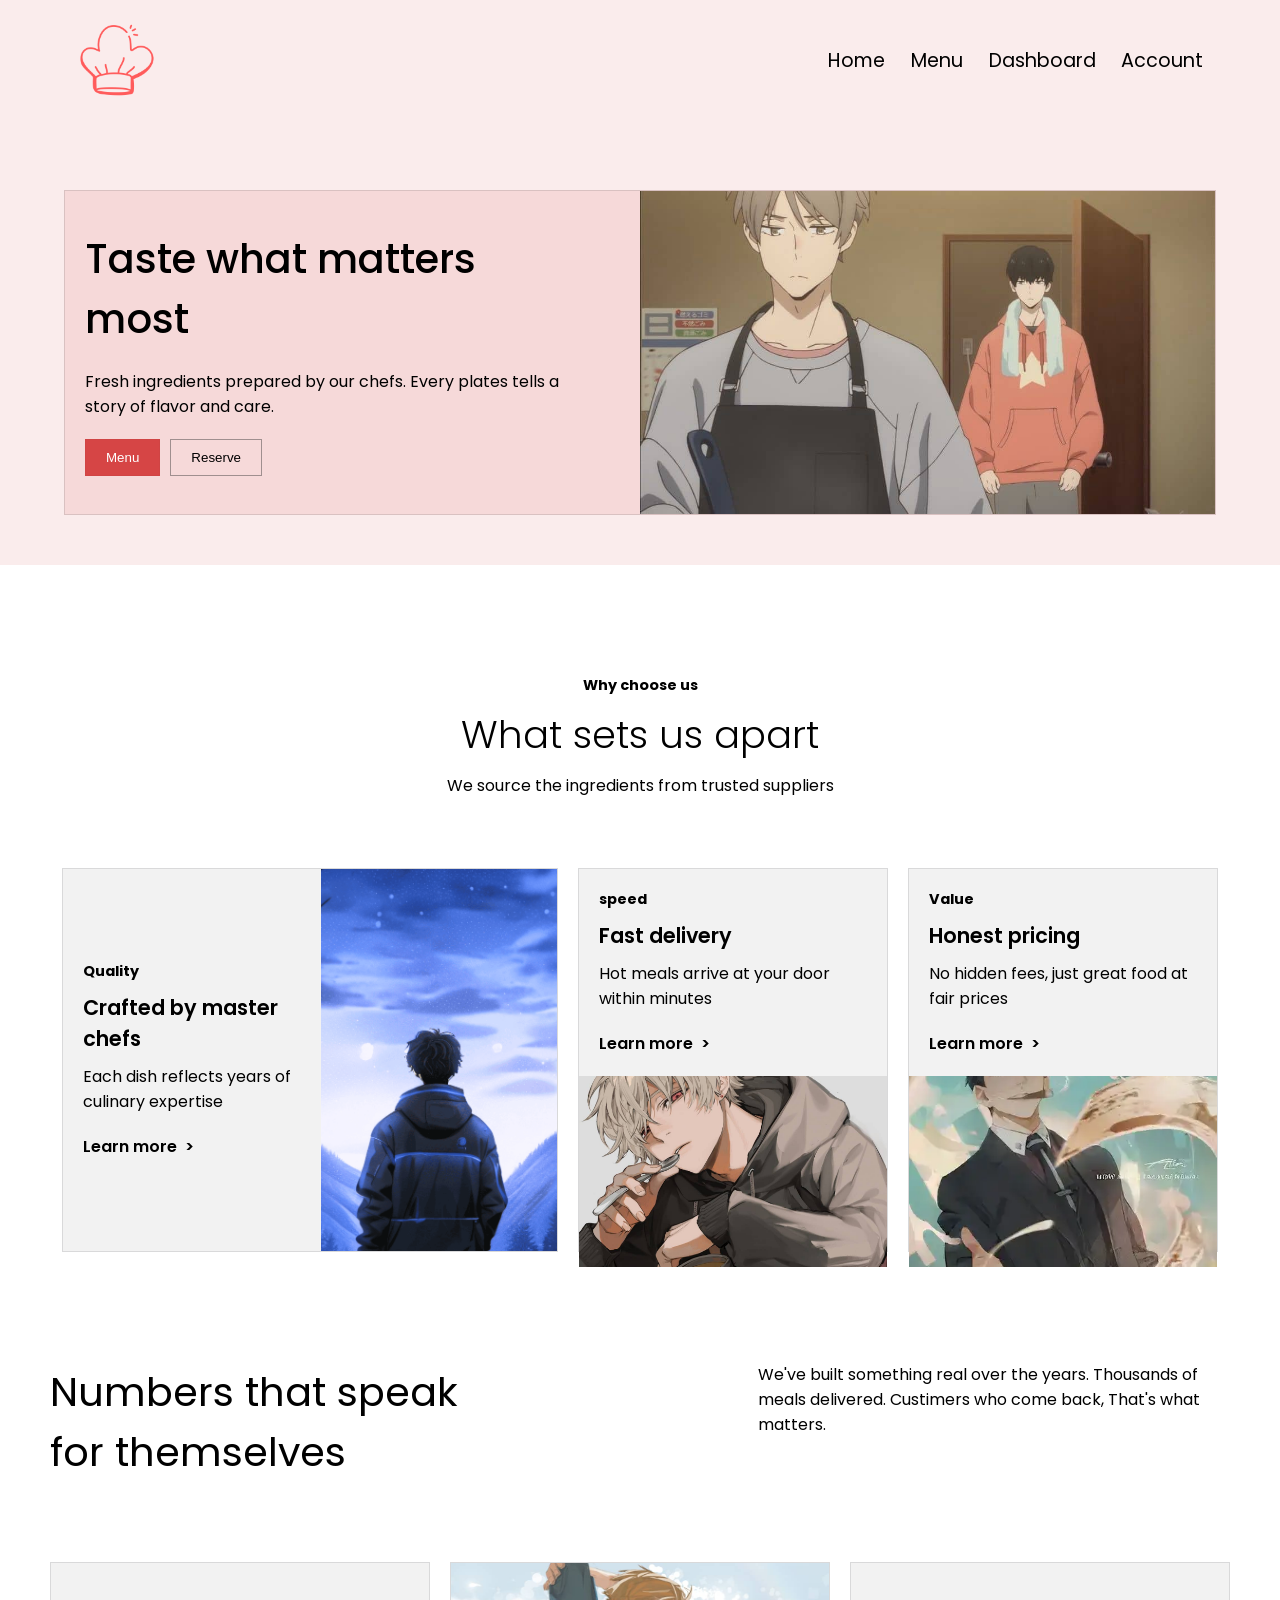
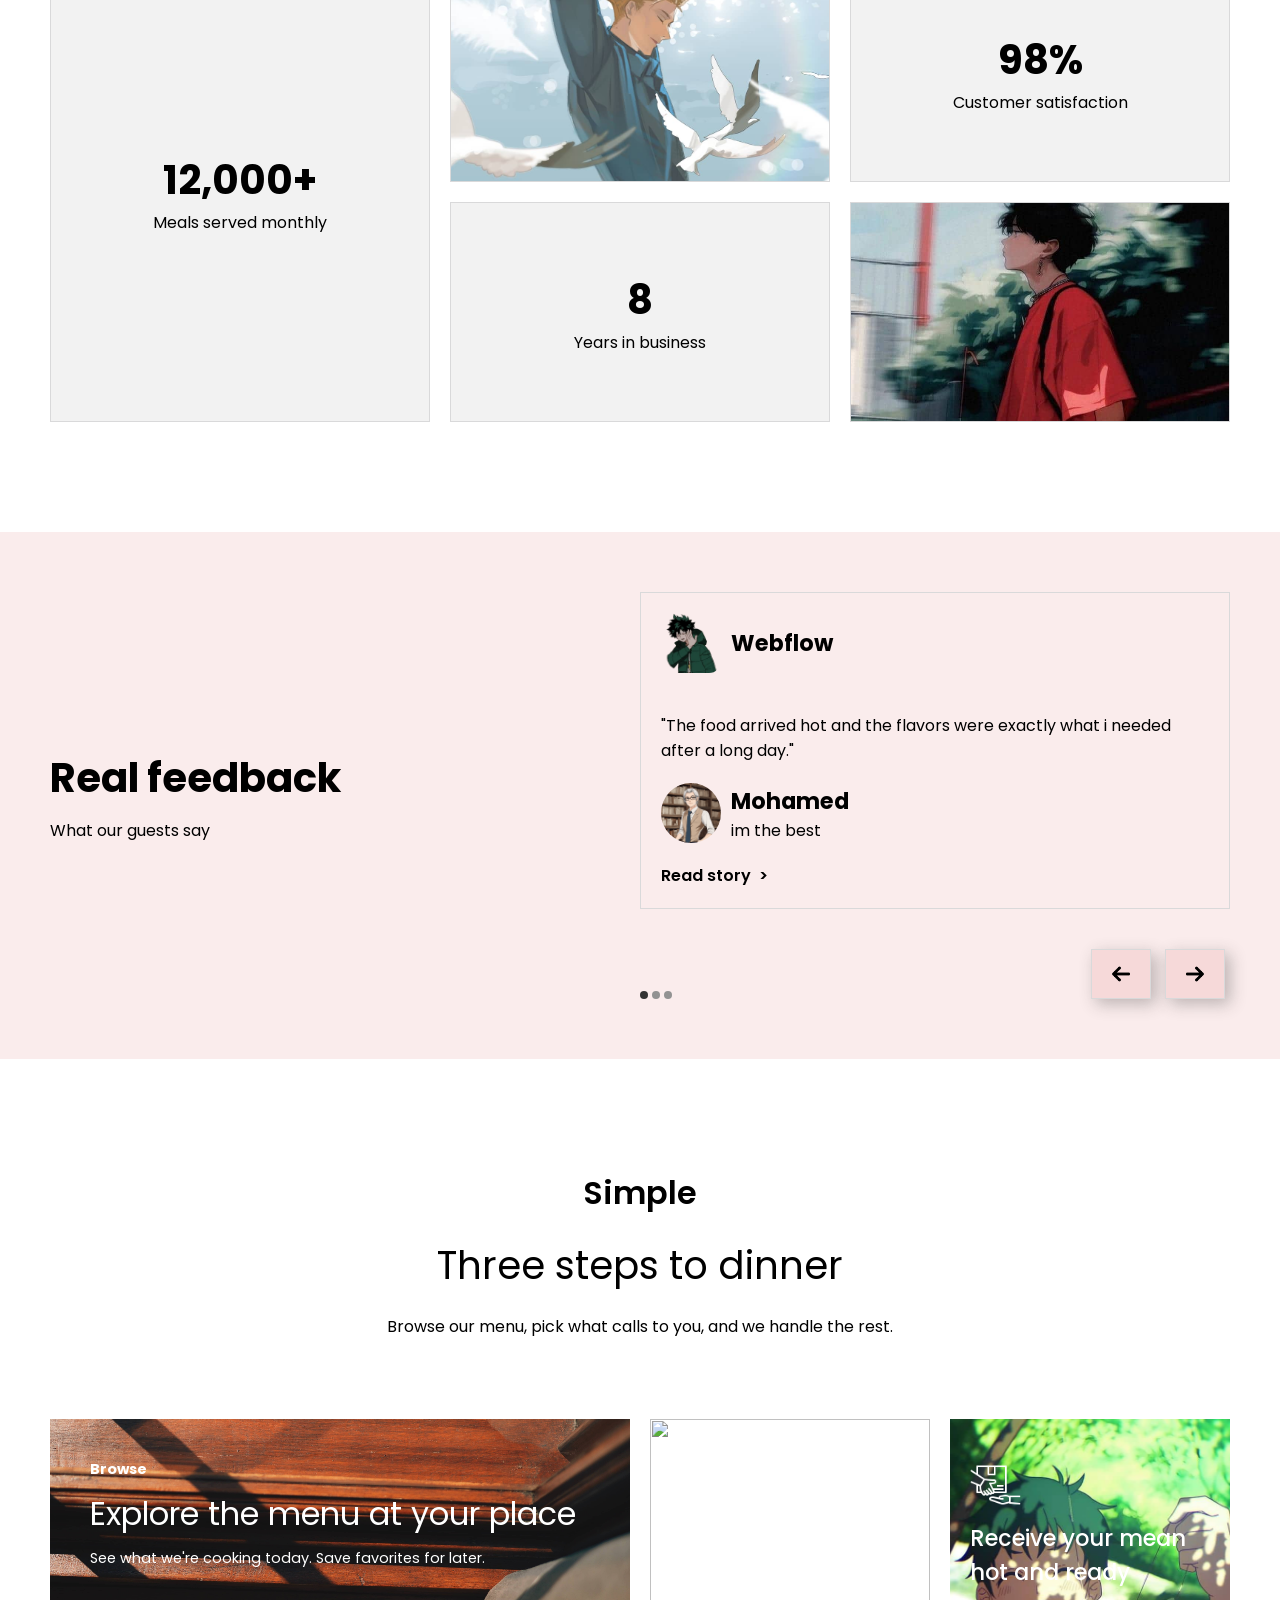
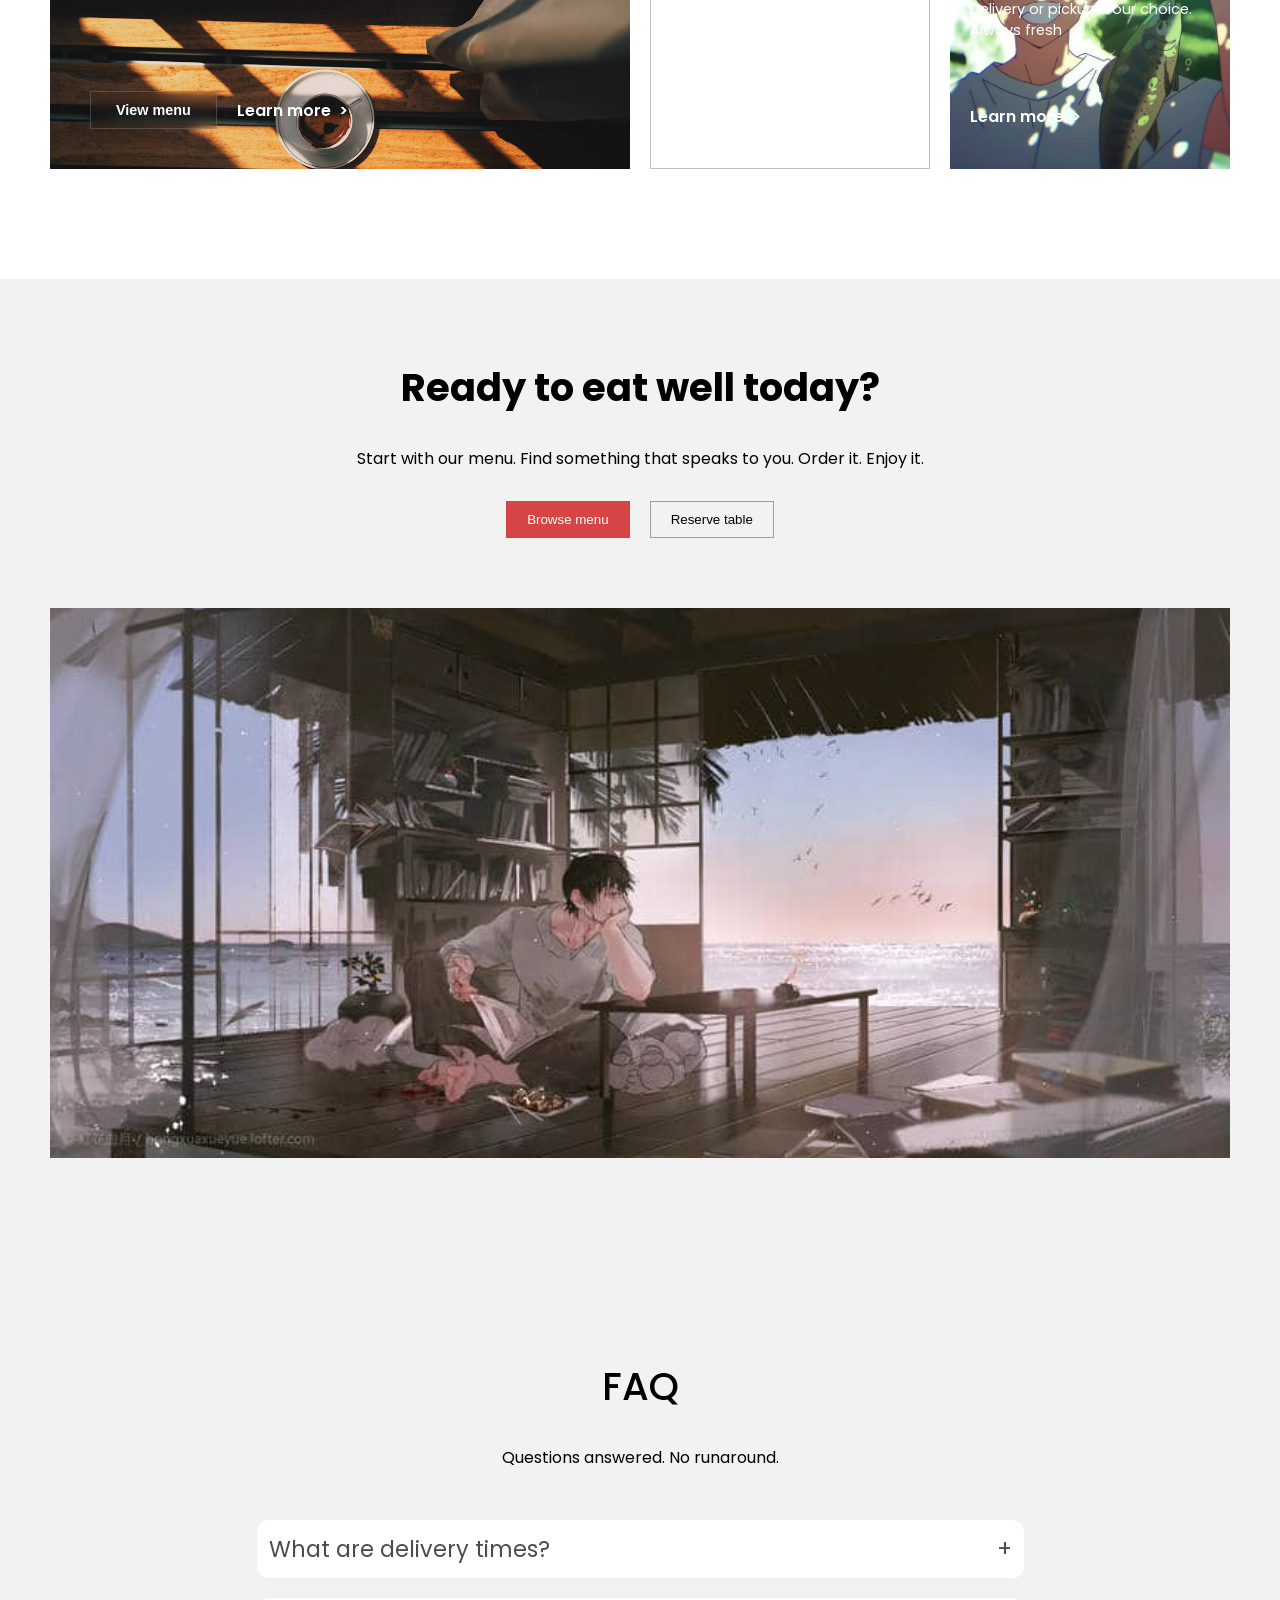
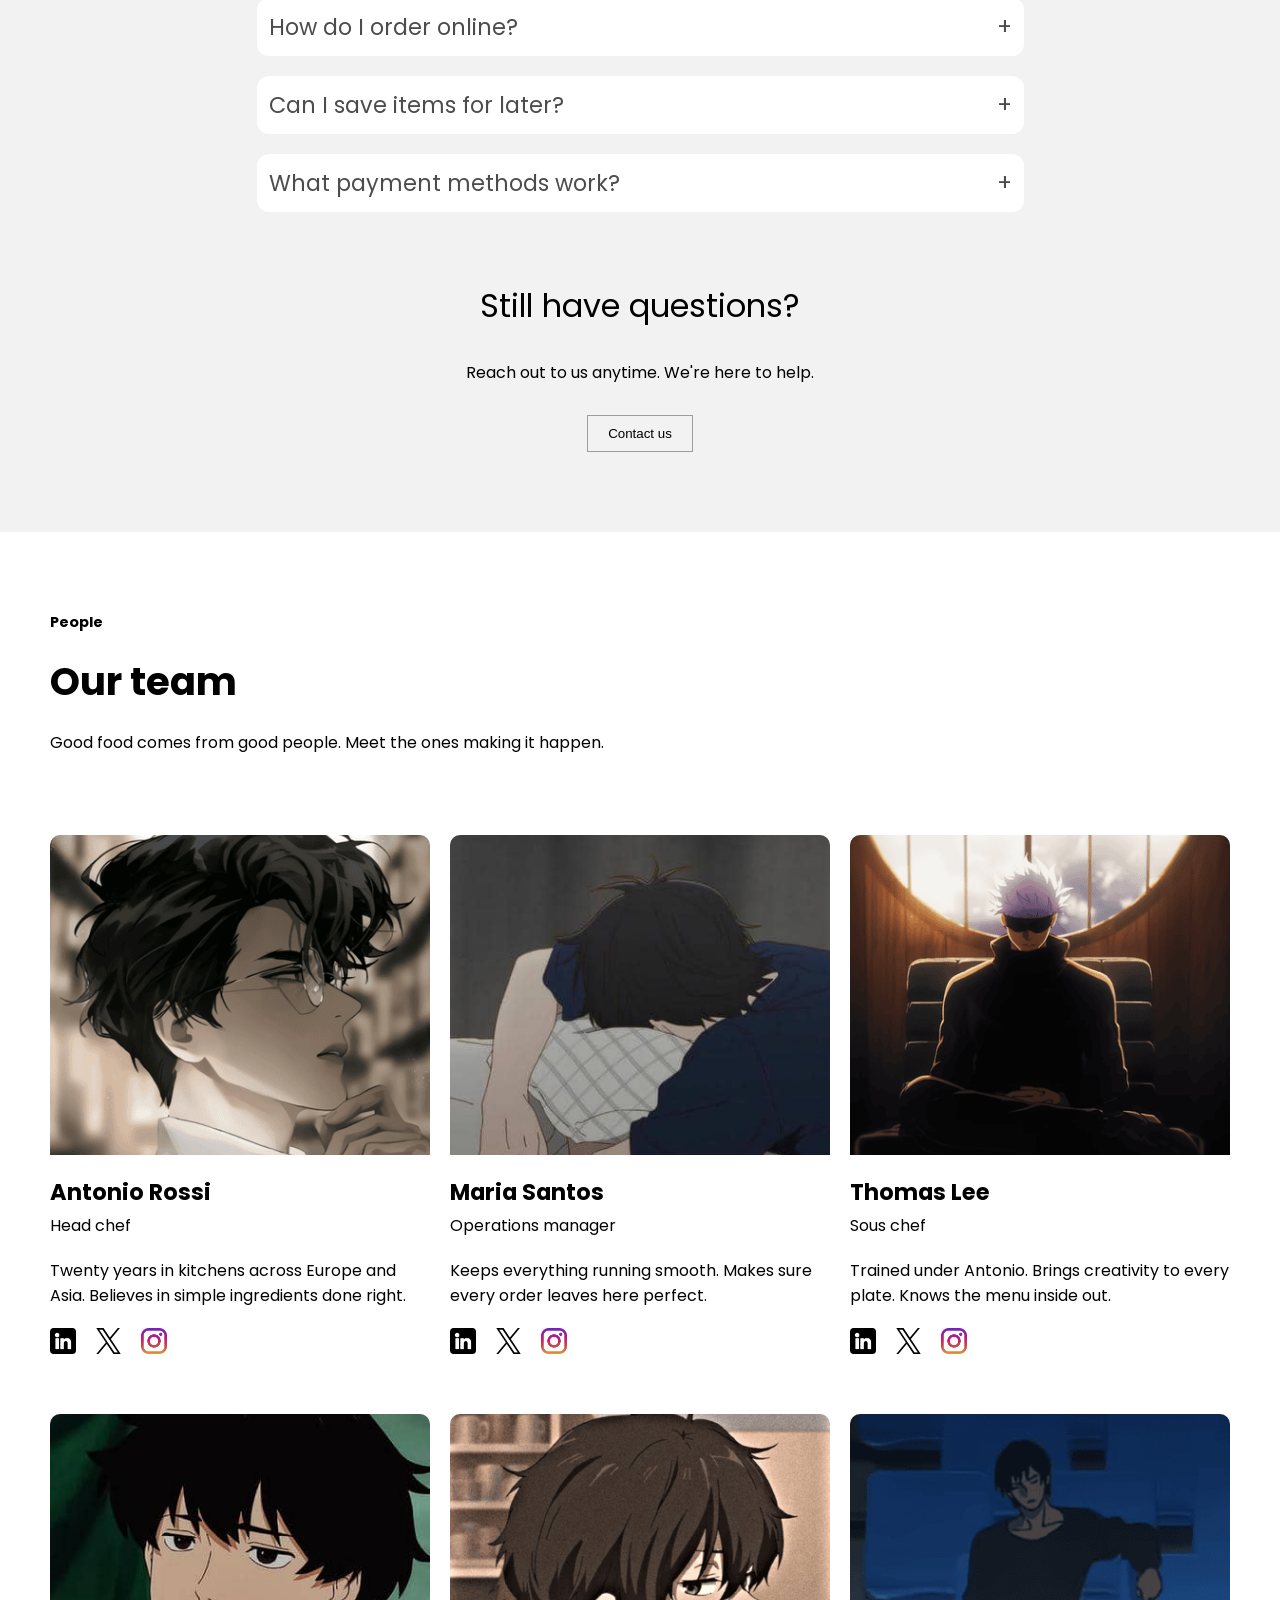
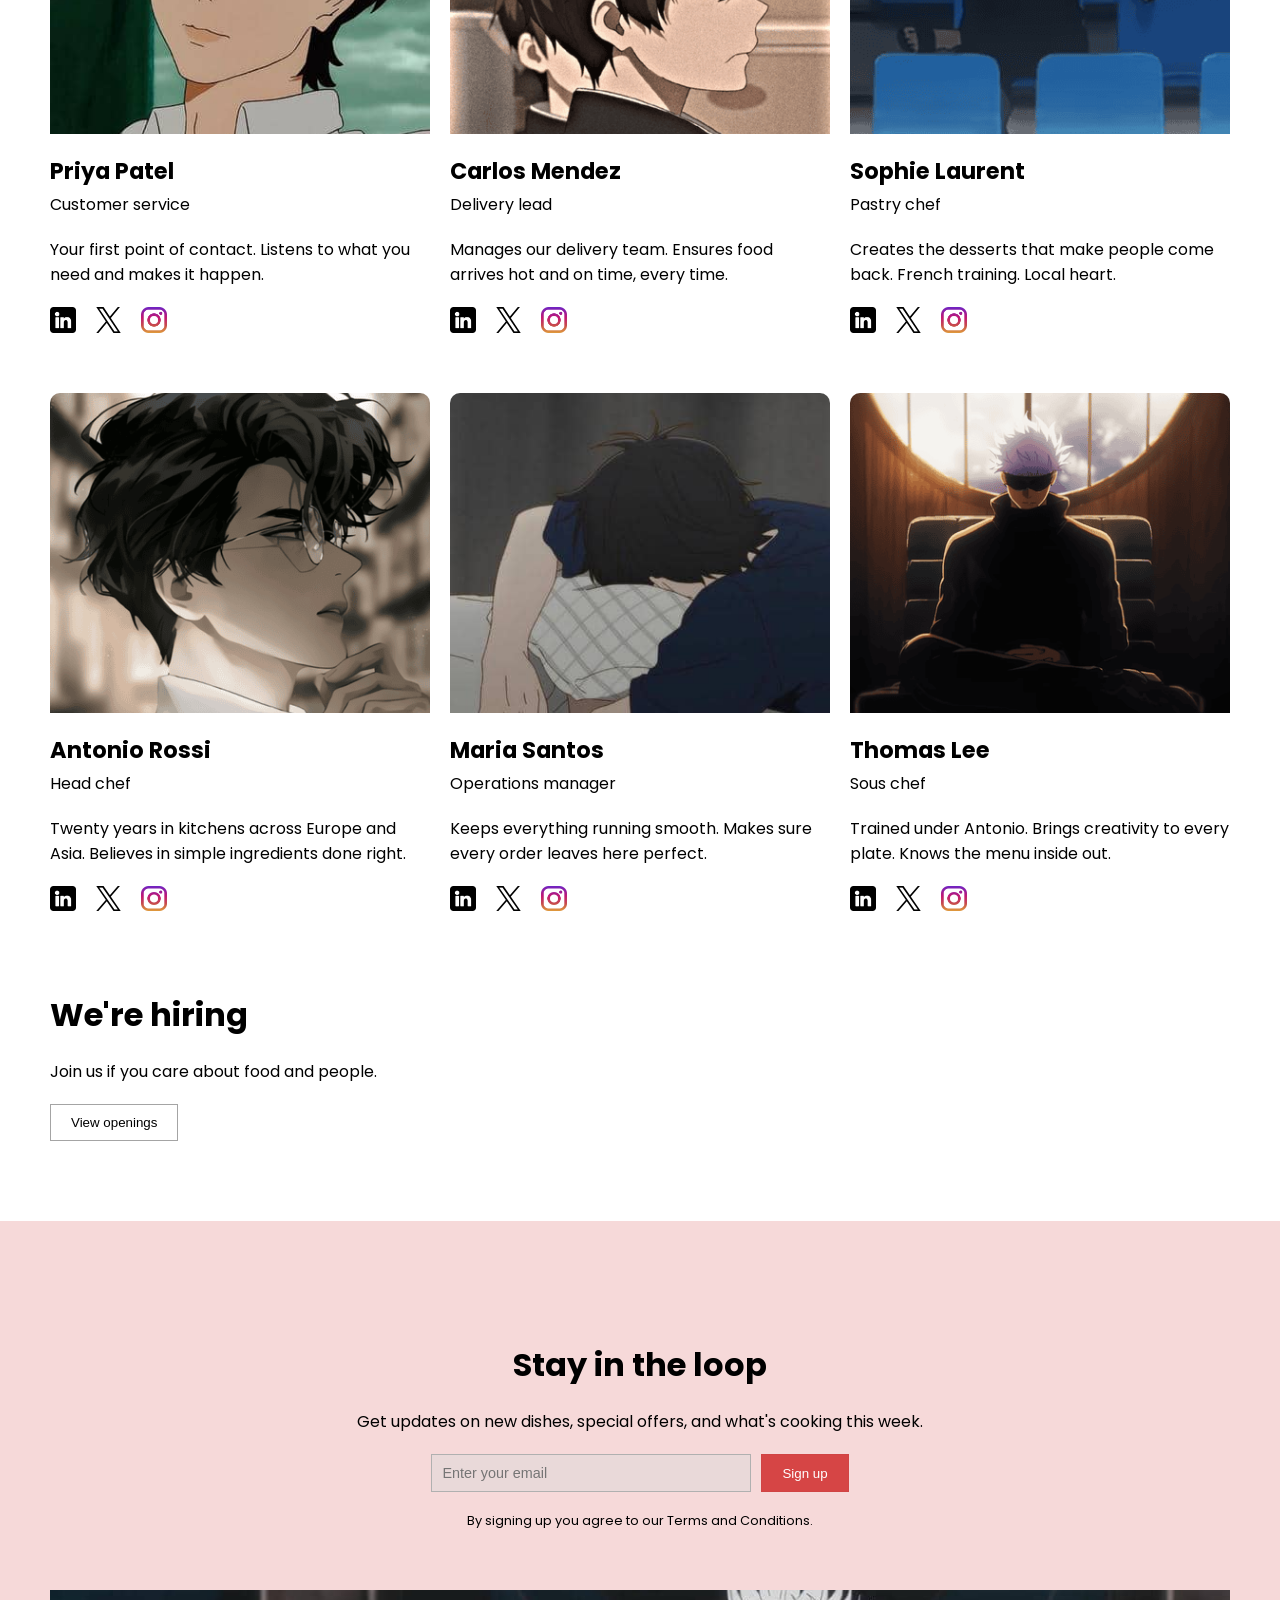
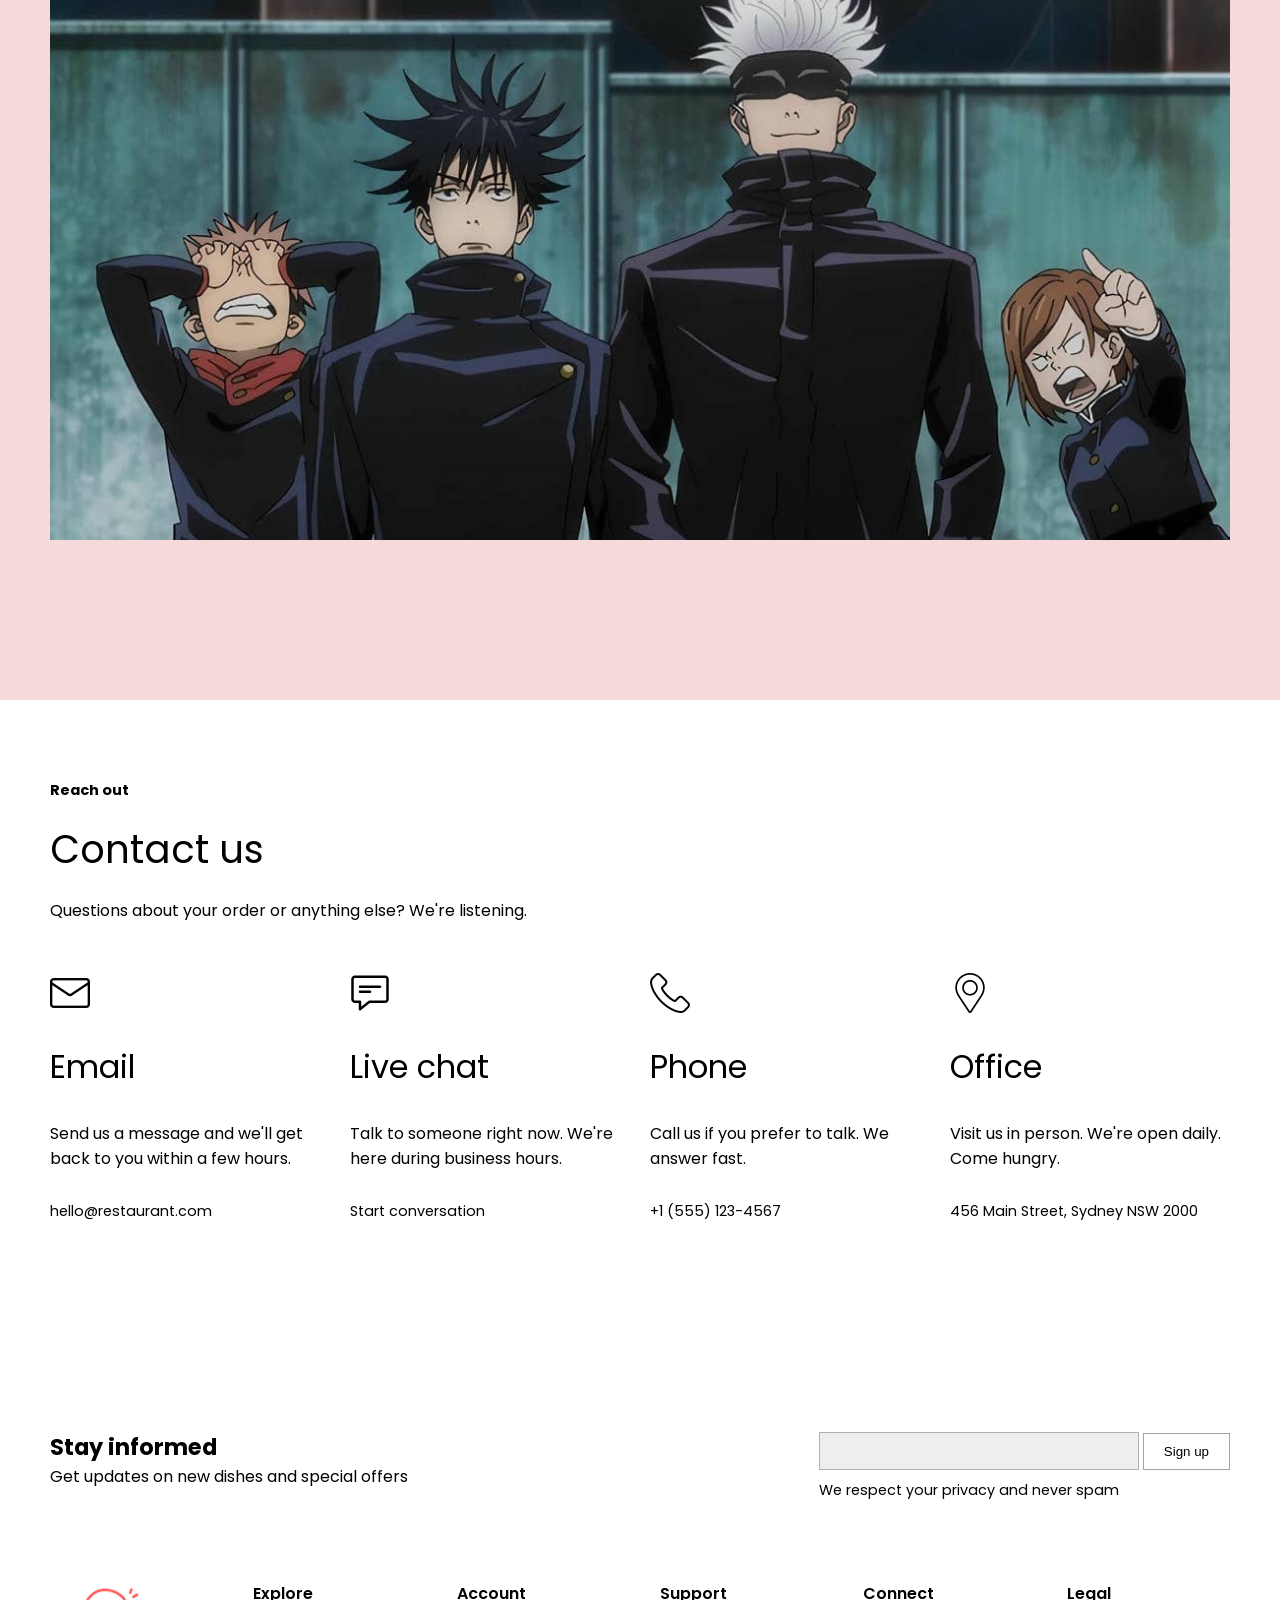
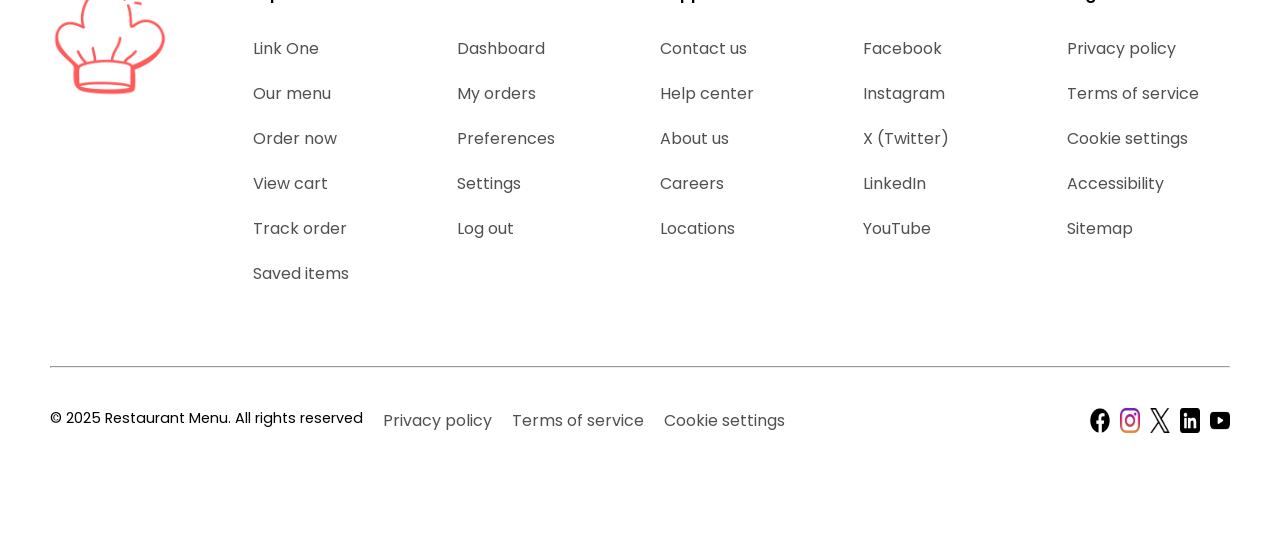
==== commit a097810d: "update" ====
--- a/index.html
+++ b/index.html
@@ -18,7 +18,7 @@
     <nav class="navbar">
       <div class="logo">
         <a href="/index.html">
-          <img src="/images/icon.webp" alt="" />
+          <img src="/images/logo.webp" alt="" />
         </a>
       </div>
 
@@ -723,7 +723,7 @@
         <div class="ourLogo">
           <div class="logo">
             <a href="/index.html">
-              <img src="/images/icon.webp" alt="" />
+              <img src="/images/logo.webp" alt="" />
             </a>
           </div>
         </div>
--- a/css/style.css
+++ b/css/style.css
@@ -835,6 +835,10 @@
   .allSteps .browse {
     grid-column: 1 / span 1;
   }
+
+   .footer .about {
+    grid-template-columns: repeat(3, 1fr);
+  }
 }
 /* small devices below 768px wide */
 @media (max-width: 768px) {
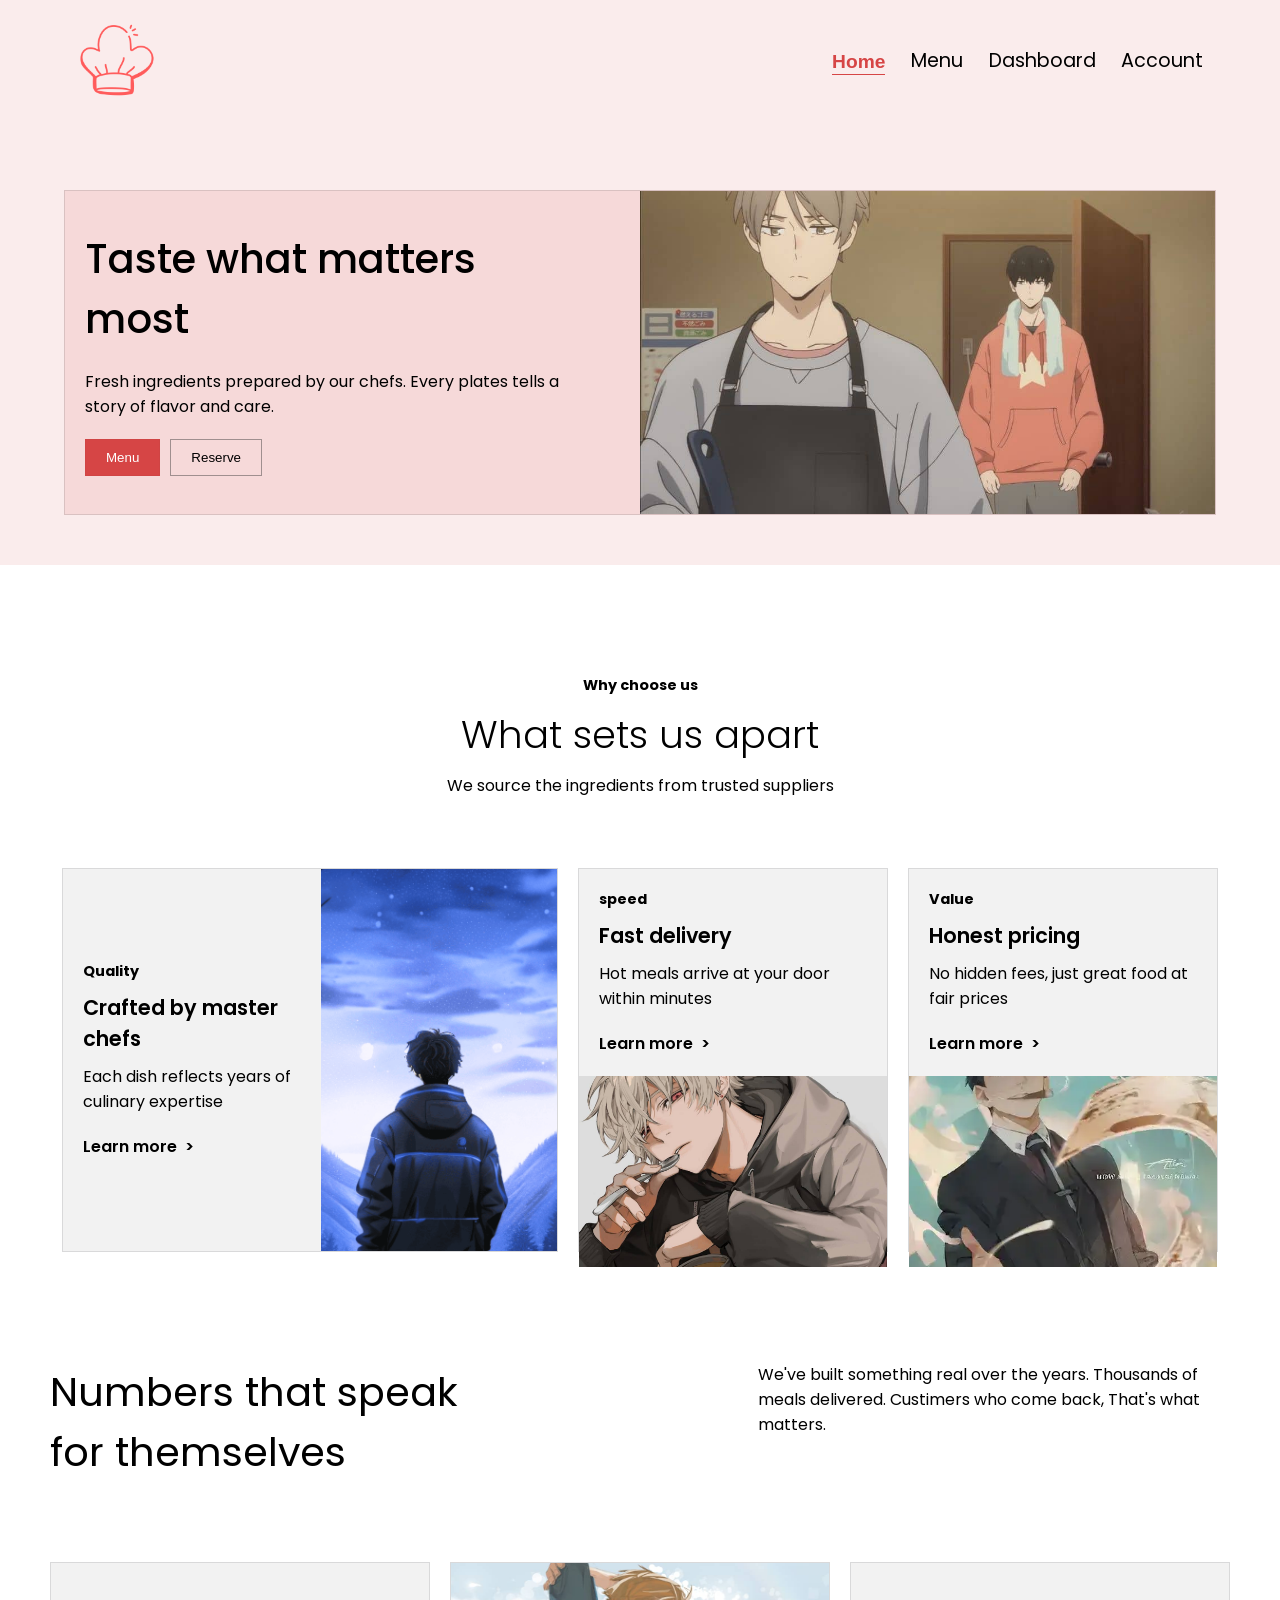
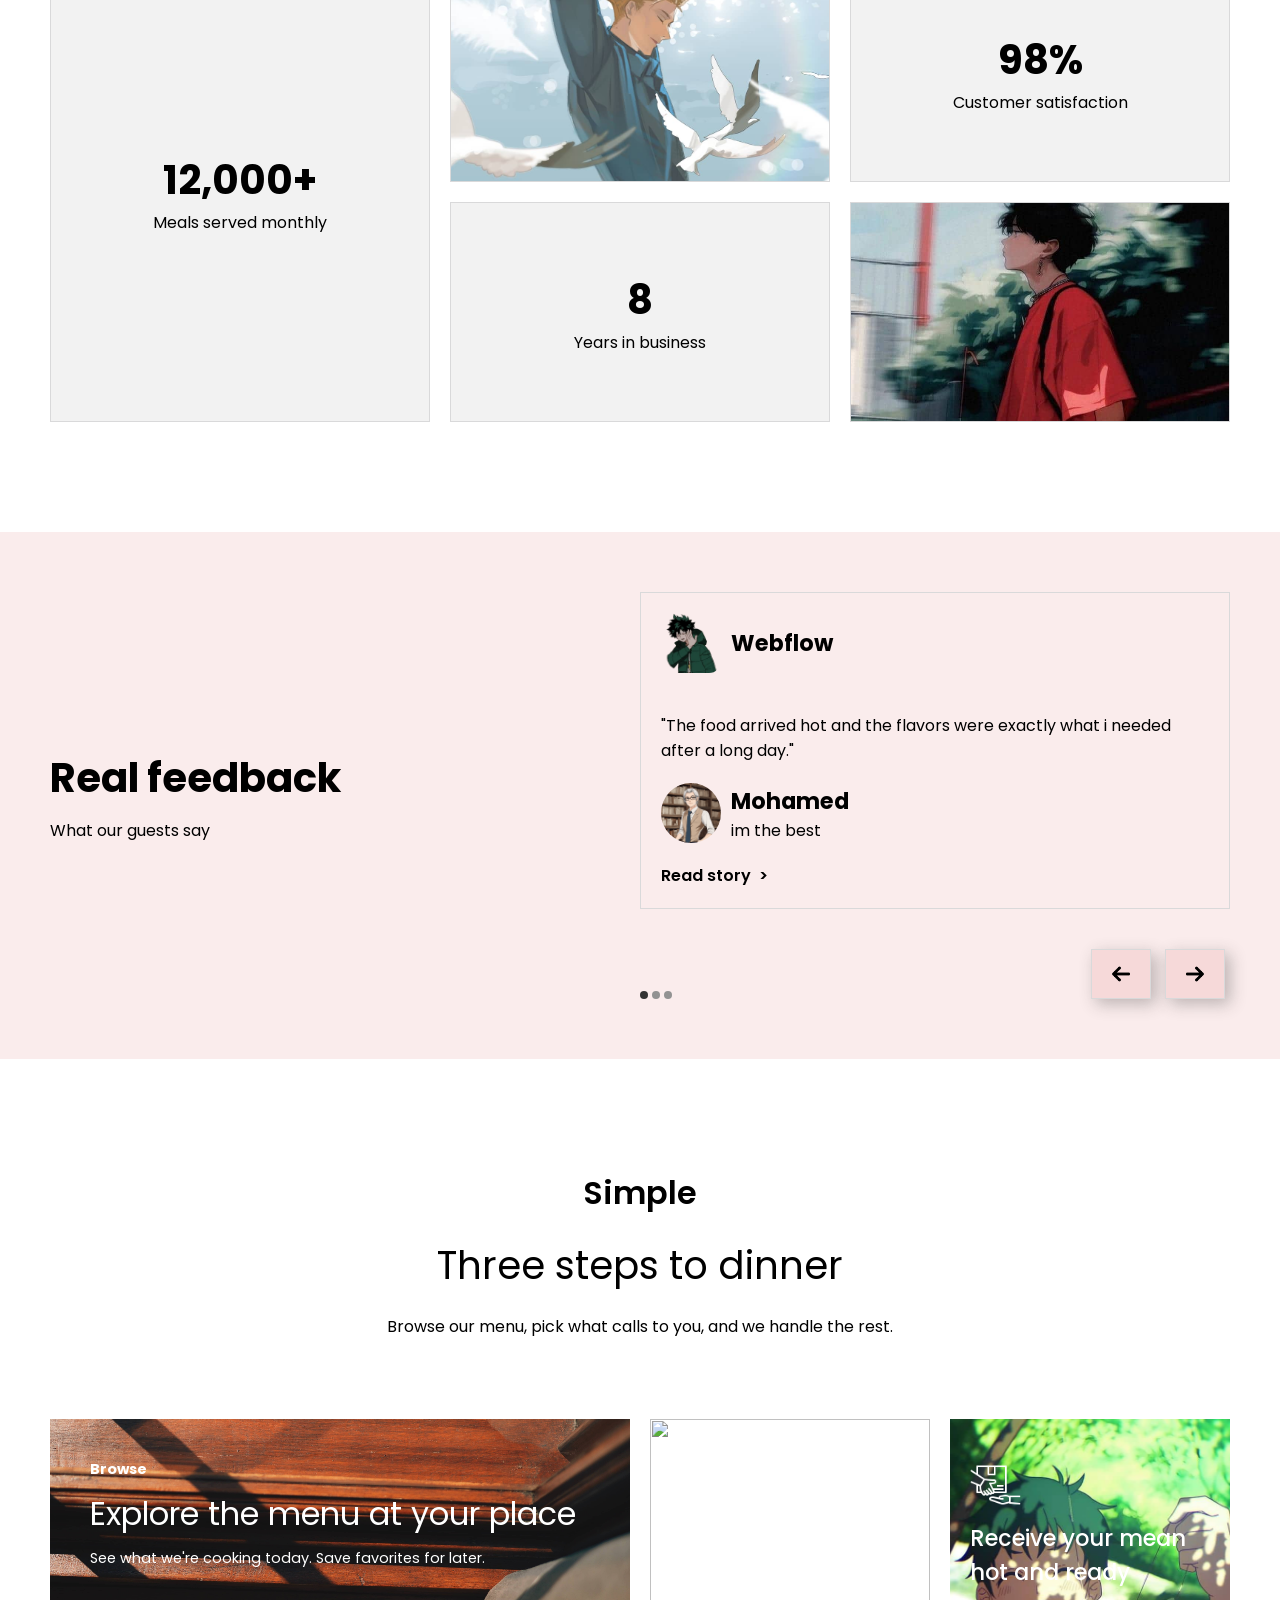
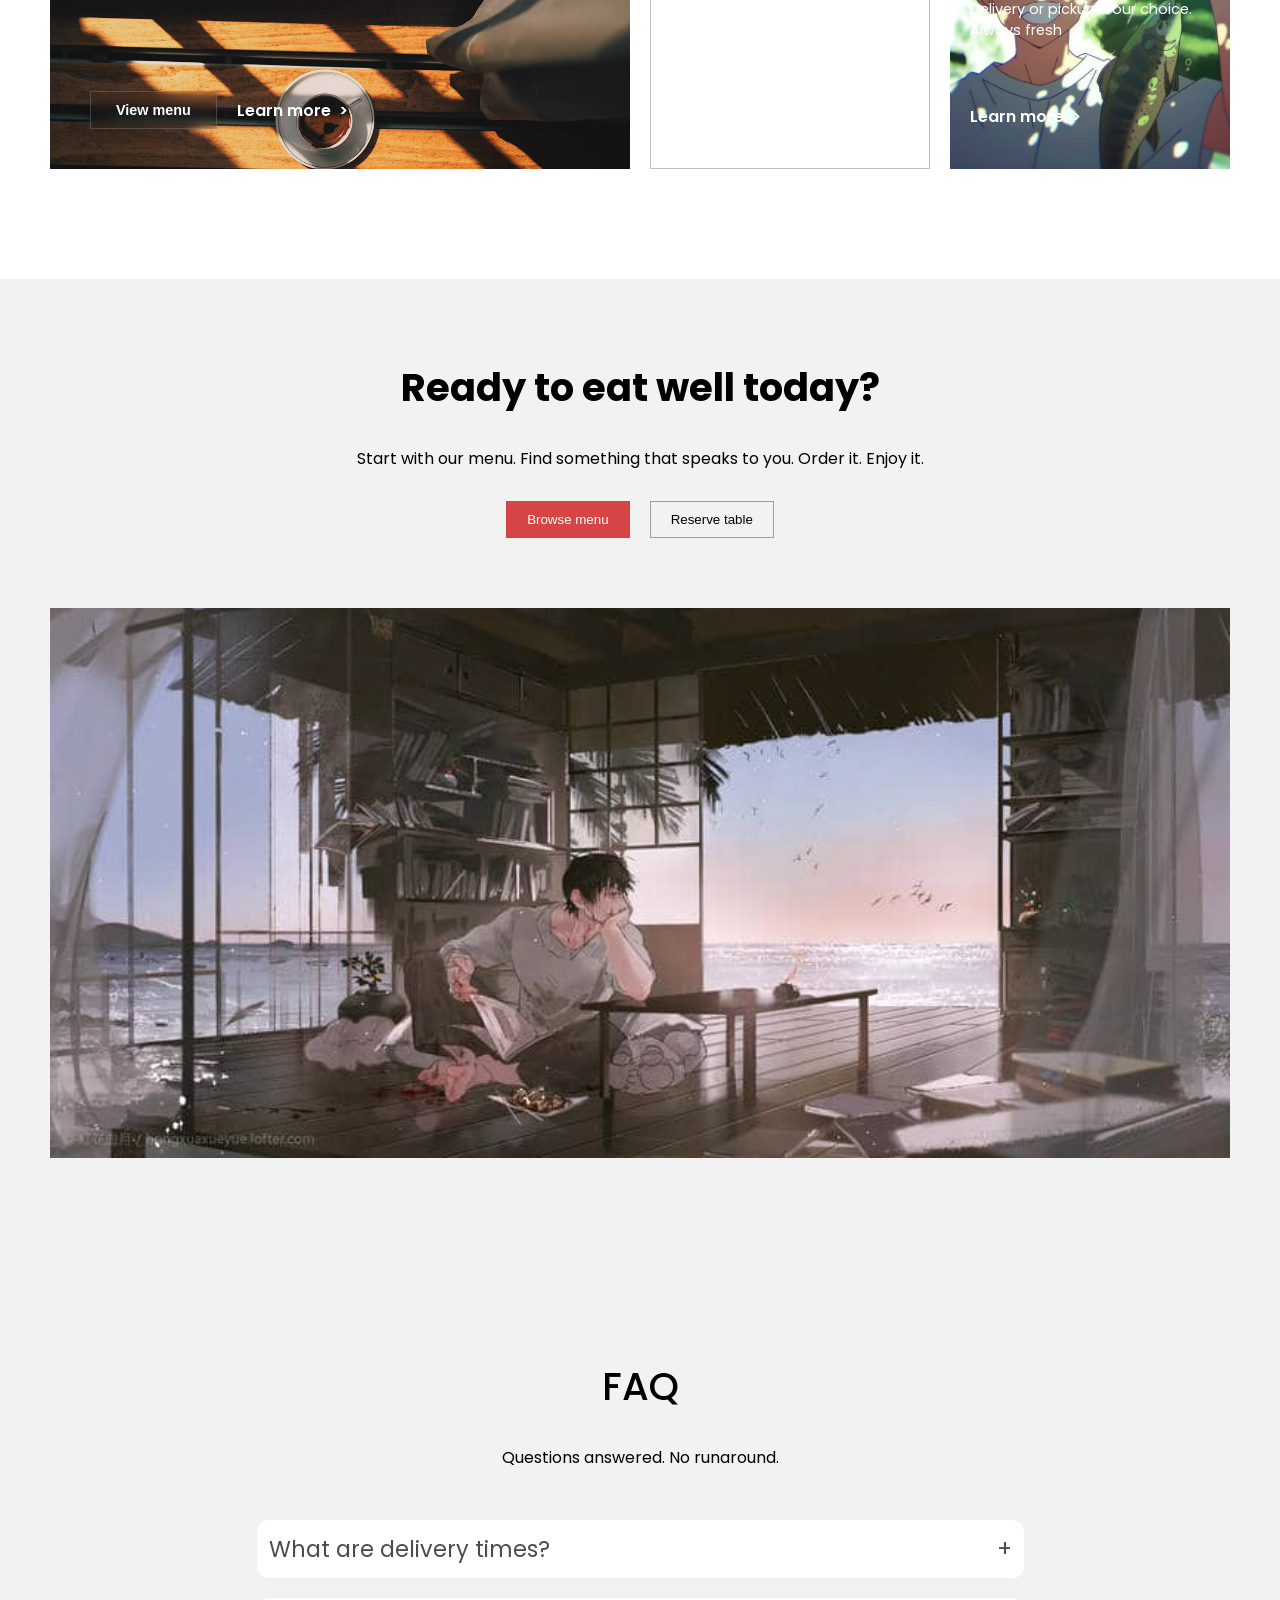
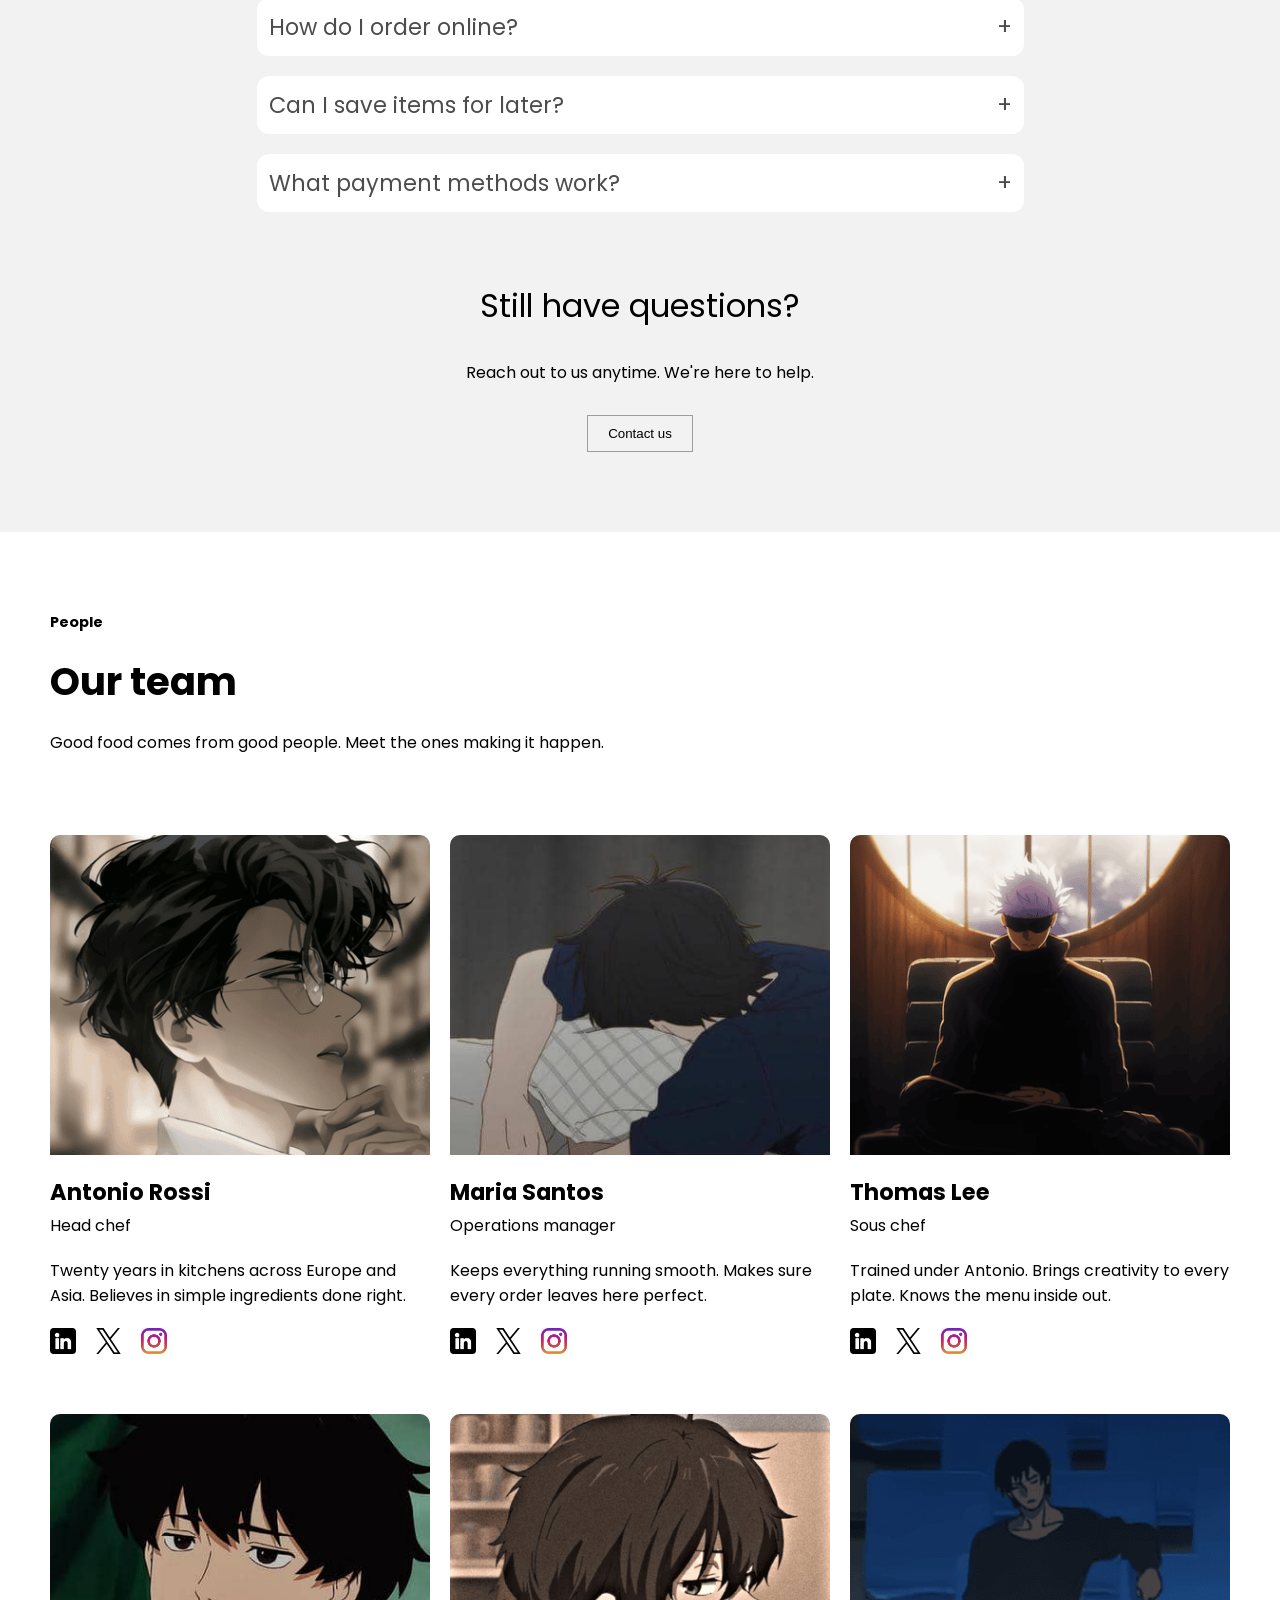
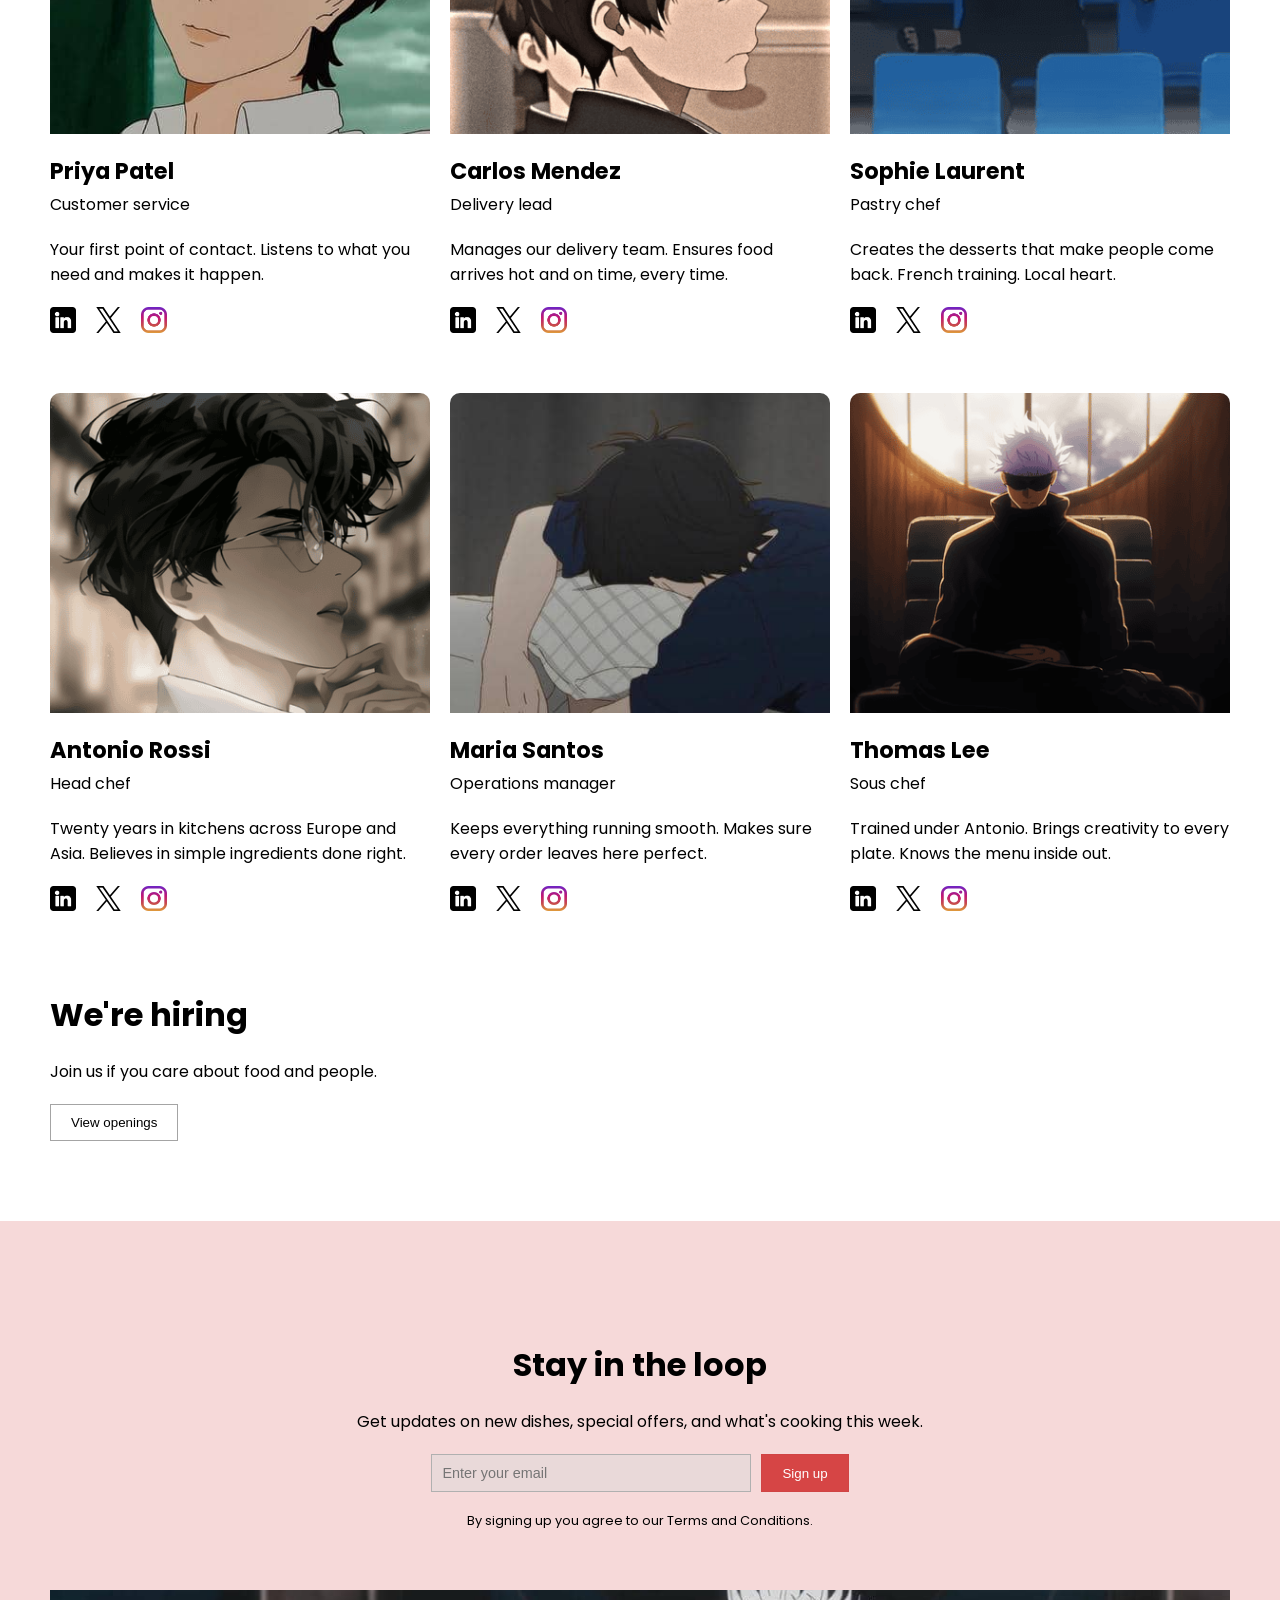
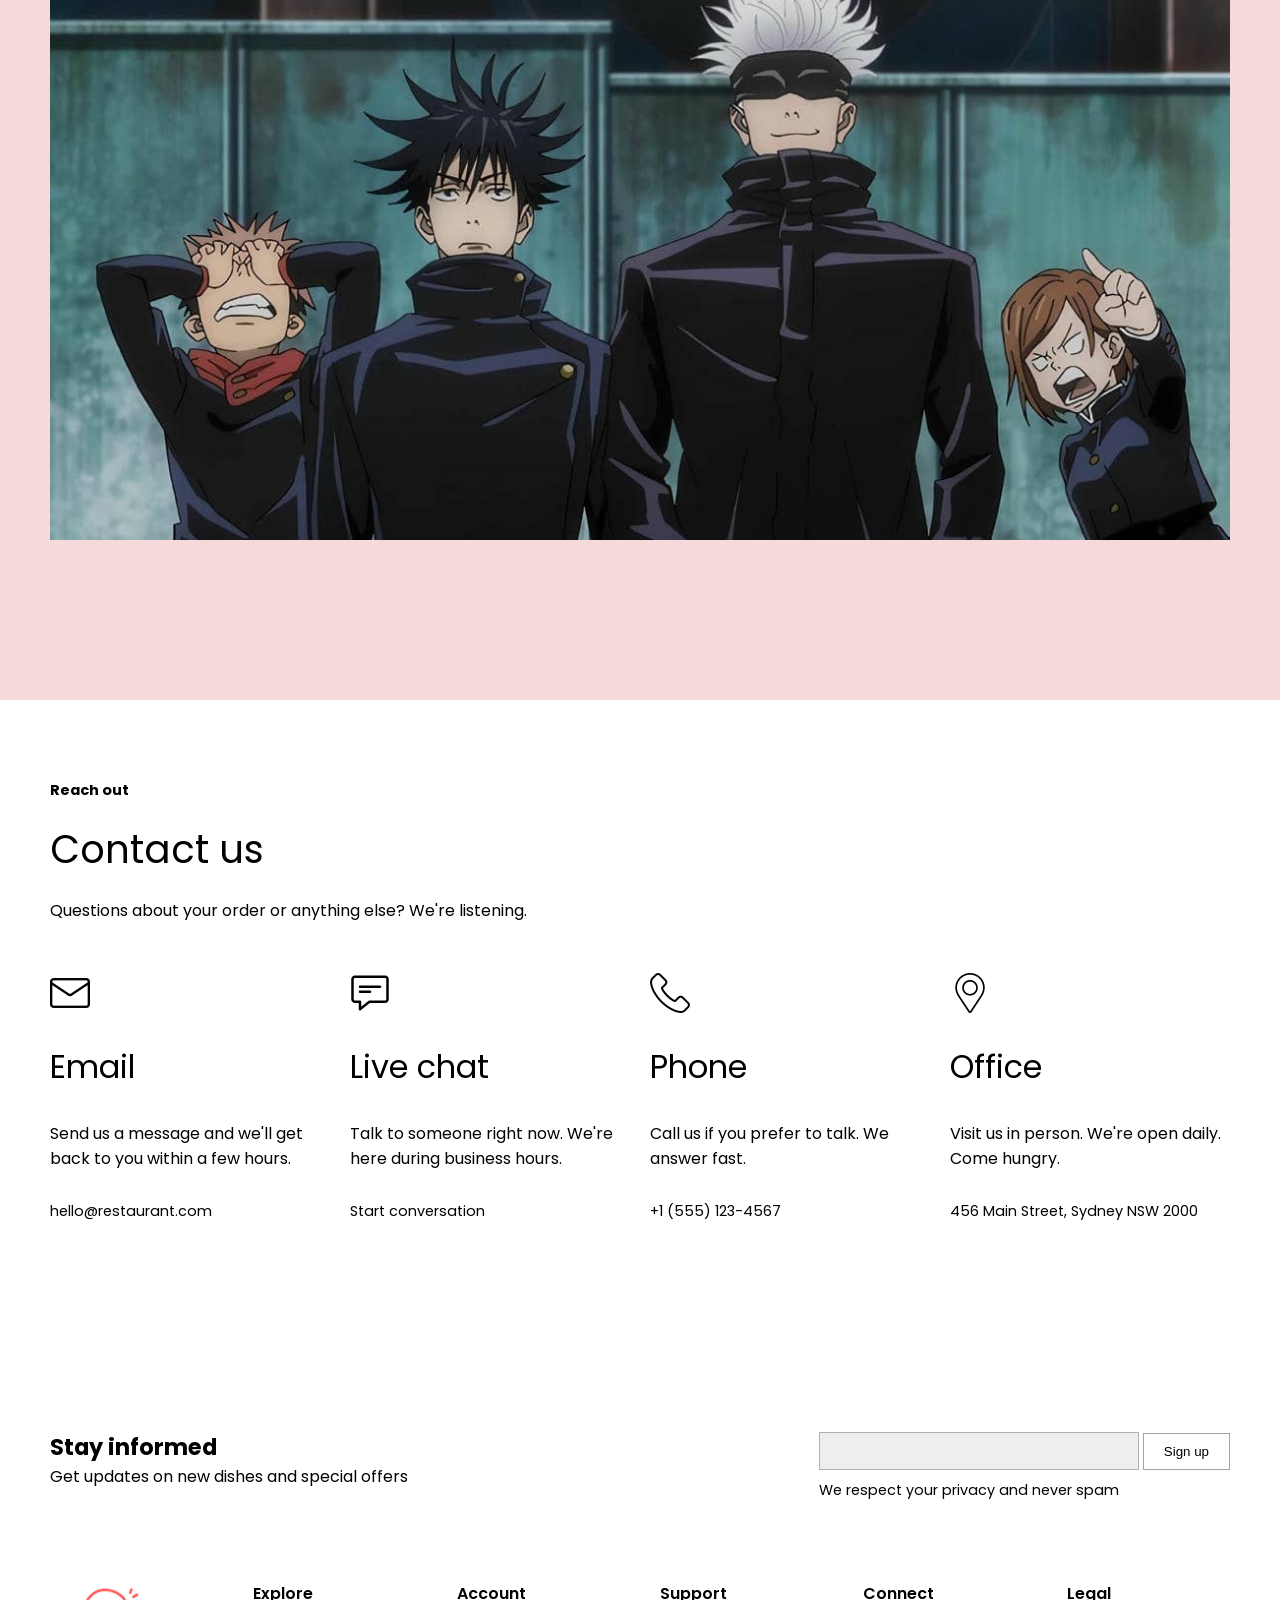
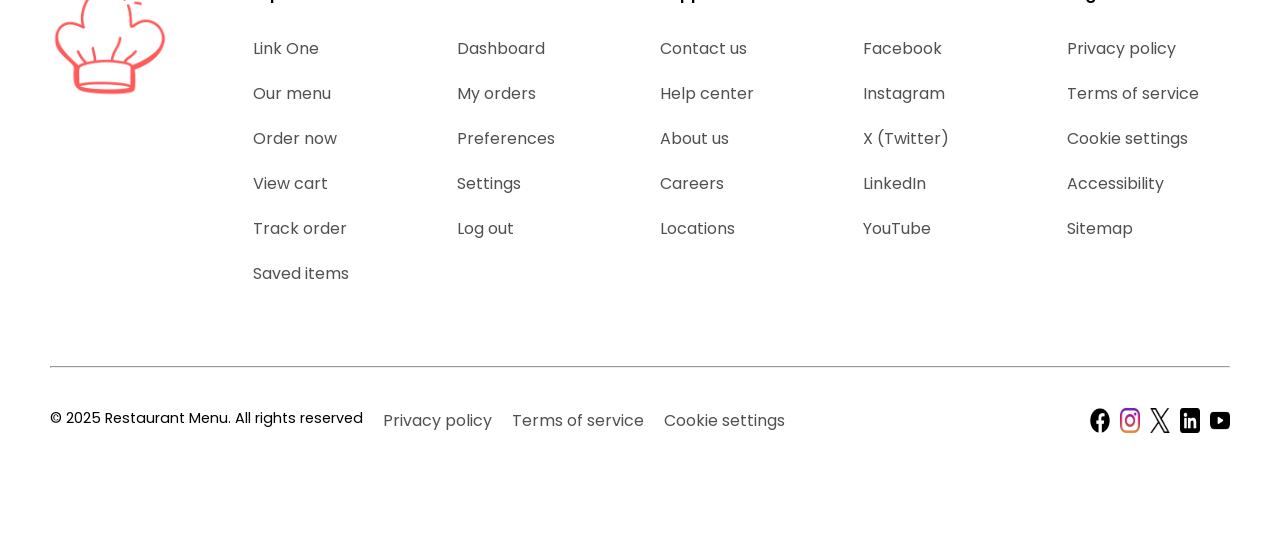
==== commit 1f975024: "menu page update" ====
--- a/index.html
+++ b/index.html
@@ -23,7 +23,7 @@
       </div>
 
       <div class="links">
-        <li><a href="/index.html">Home</a></li>
+        <li class="activeNav"><a href="/index.html">Home</a></li>
         <li><a href="/pages/menu.html">Menu</a></li>
         <li><a href="/pages/dashboard.html">Dashboard</a></li>
         <li><a href="/pages/account.html">Account</a></li>
--- a/css/style.css
+++ b/css/style.css
@@ -15,6 +15,21 @@
   --trans-bg: rgba(52, 52, 52, 0.169);
   --mb: 110px;
 }
+.links .activeNav a{
+  color: var(--primary);
+  font-weight: 800;
+}
+.activeNav::before{
+  content: "";
+  position: absolute;
+  bottom: 0px;
+  left: 0;
+  width: 100%;
+  min-height: 1px;
+  background-color: var(--primary);
+  z-index: 1;
+  transition: width 0.2s ease;
+}
 * {
   margin: 0;
   box-sizing: border-box;
@@ -126,6 +141,7 @@
 /* //// */
 .navbar .links {
   display: flex;
+  align-items: end;
   flex-flow: row wrap;
   gap: clamp(5px, 2vw, 30px);
 }
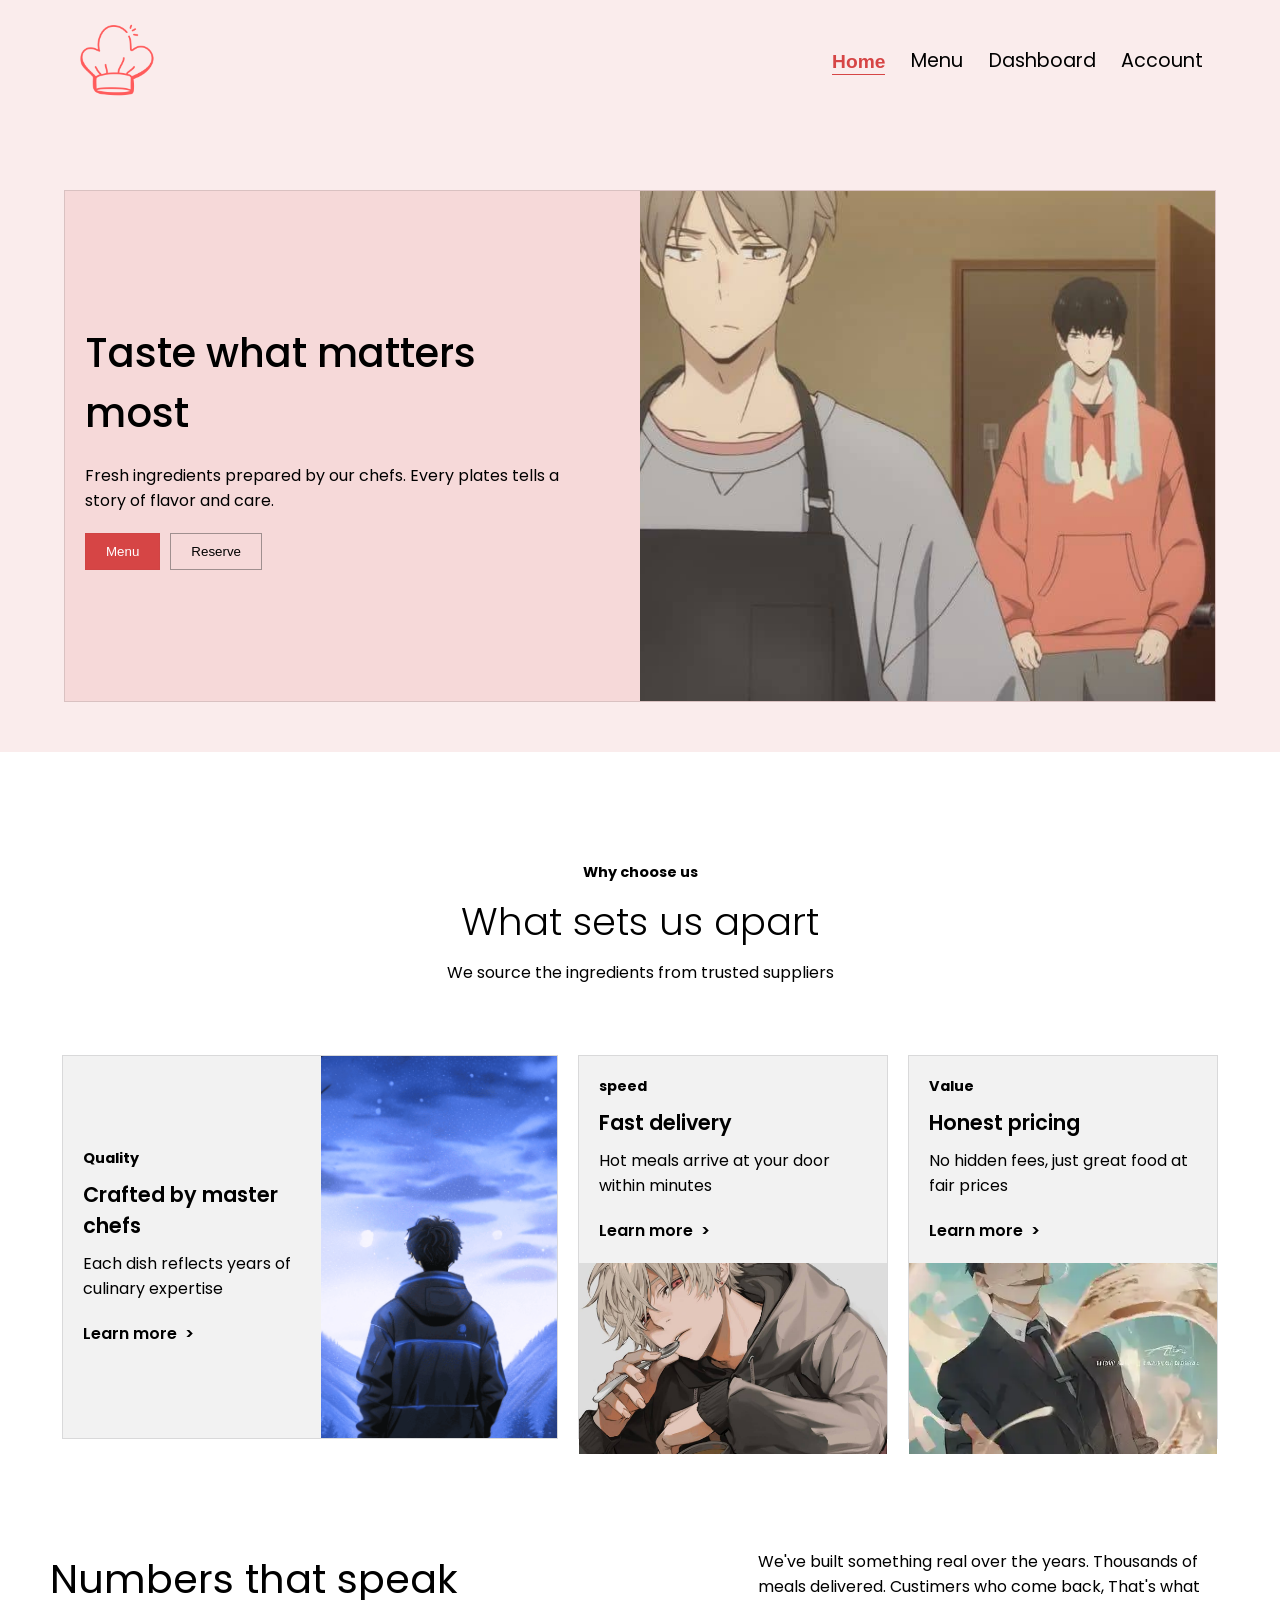
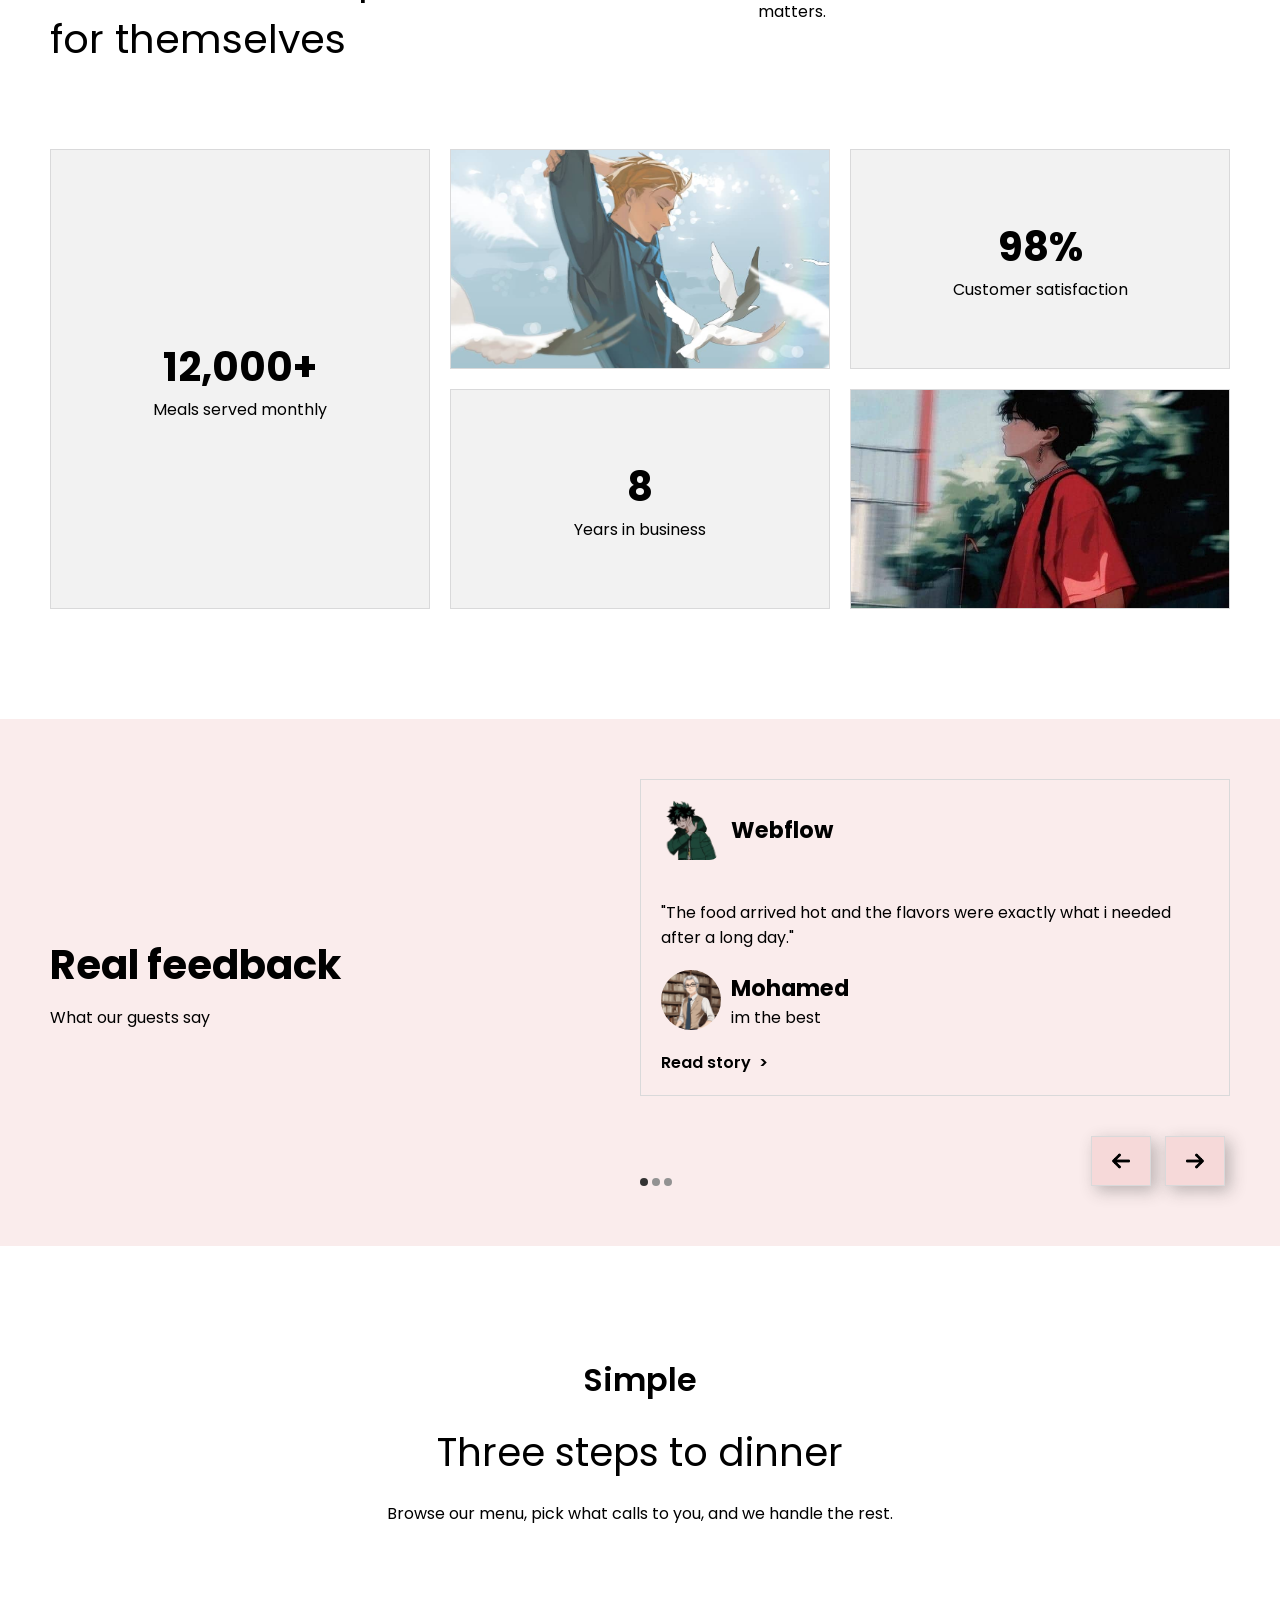
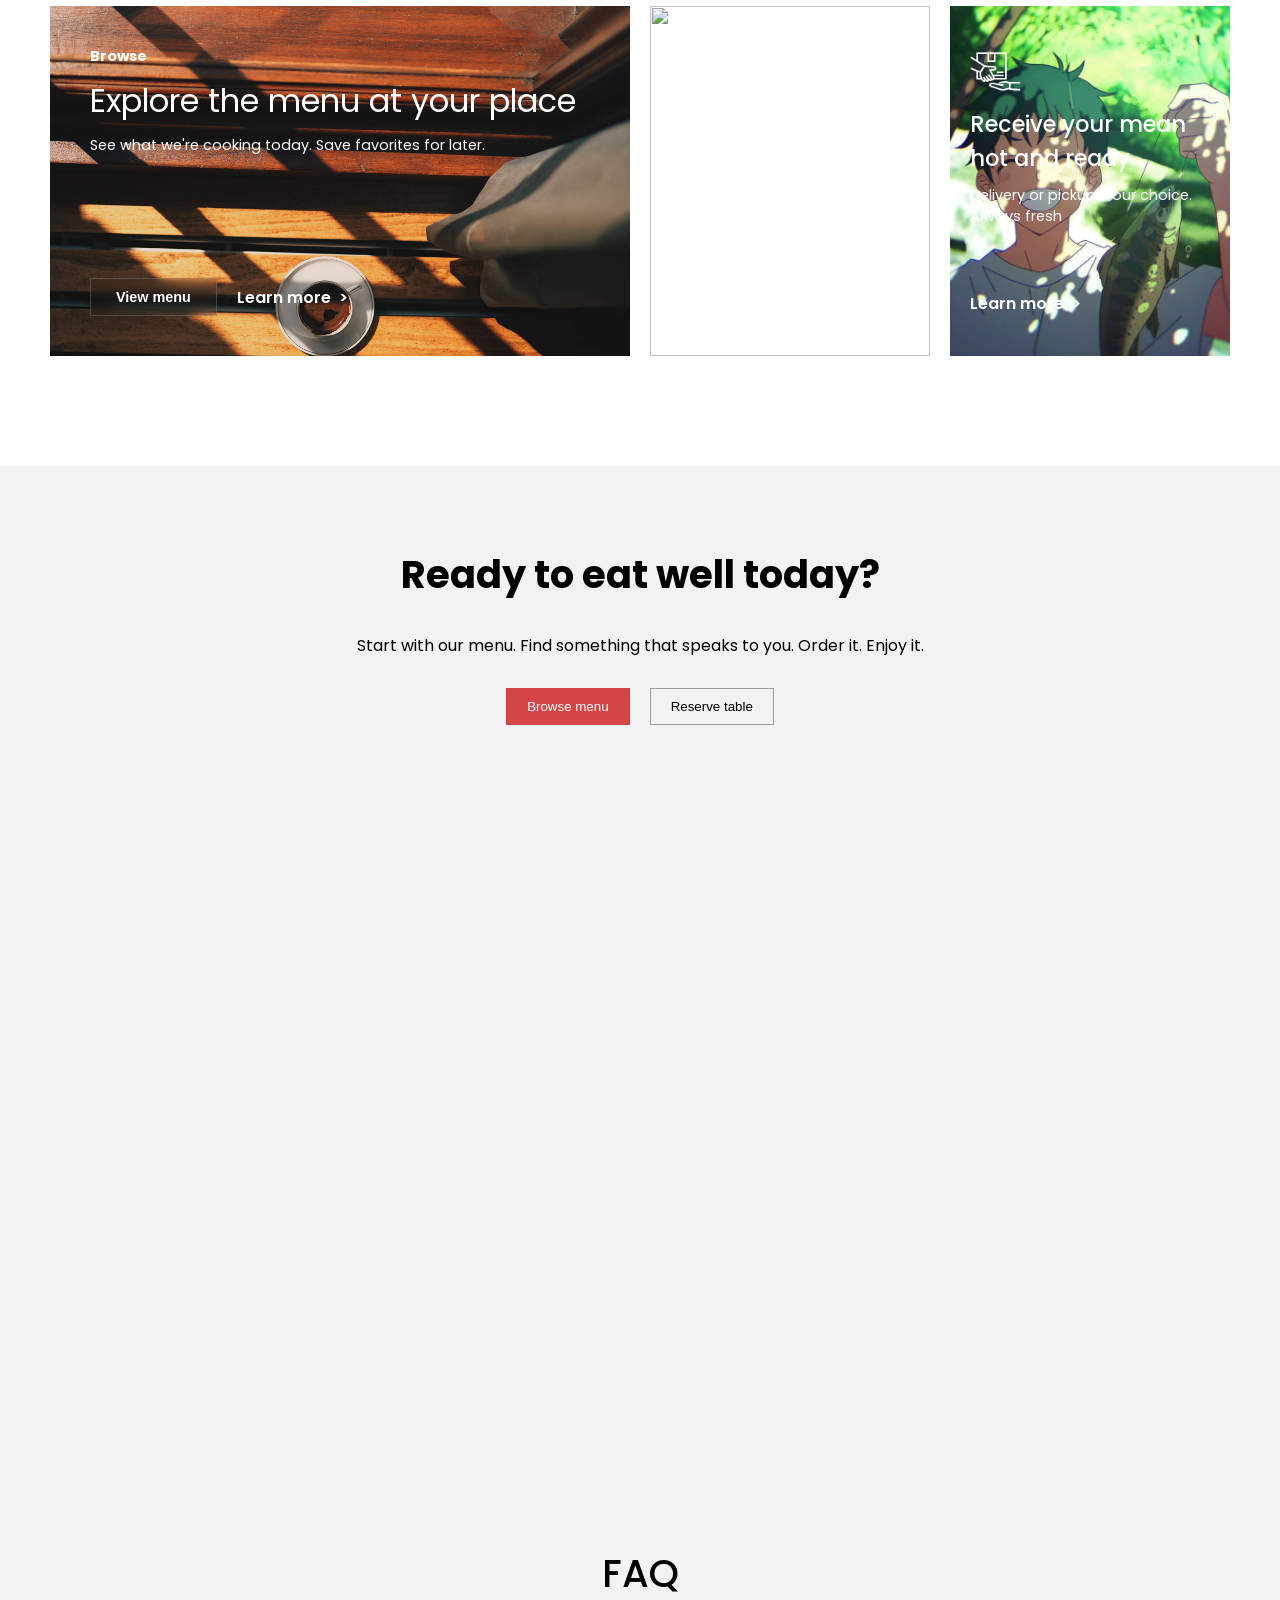
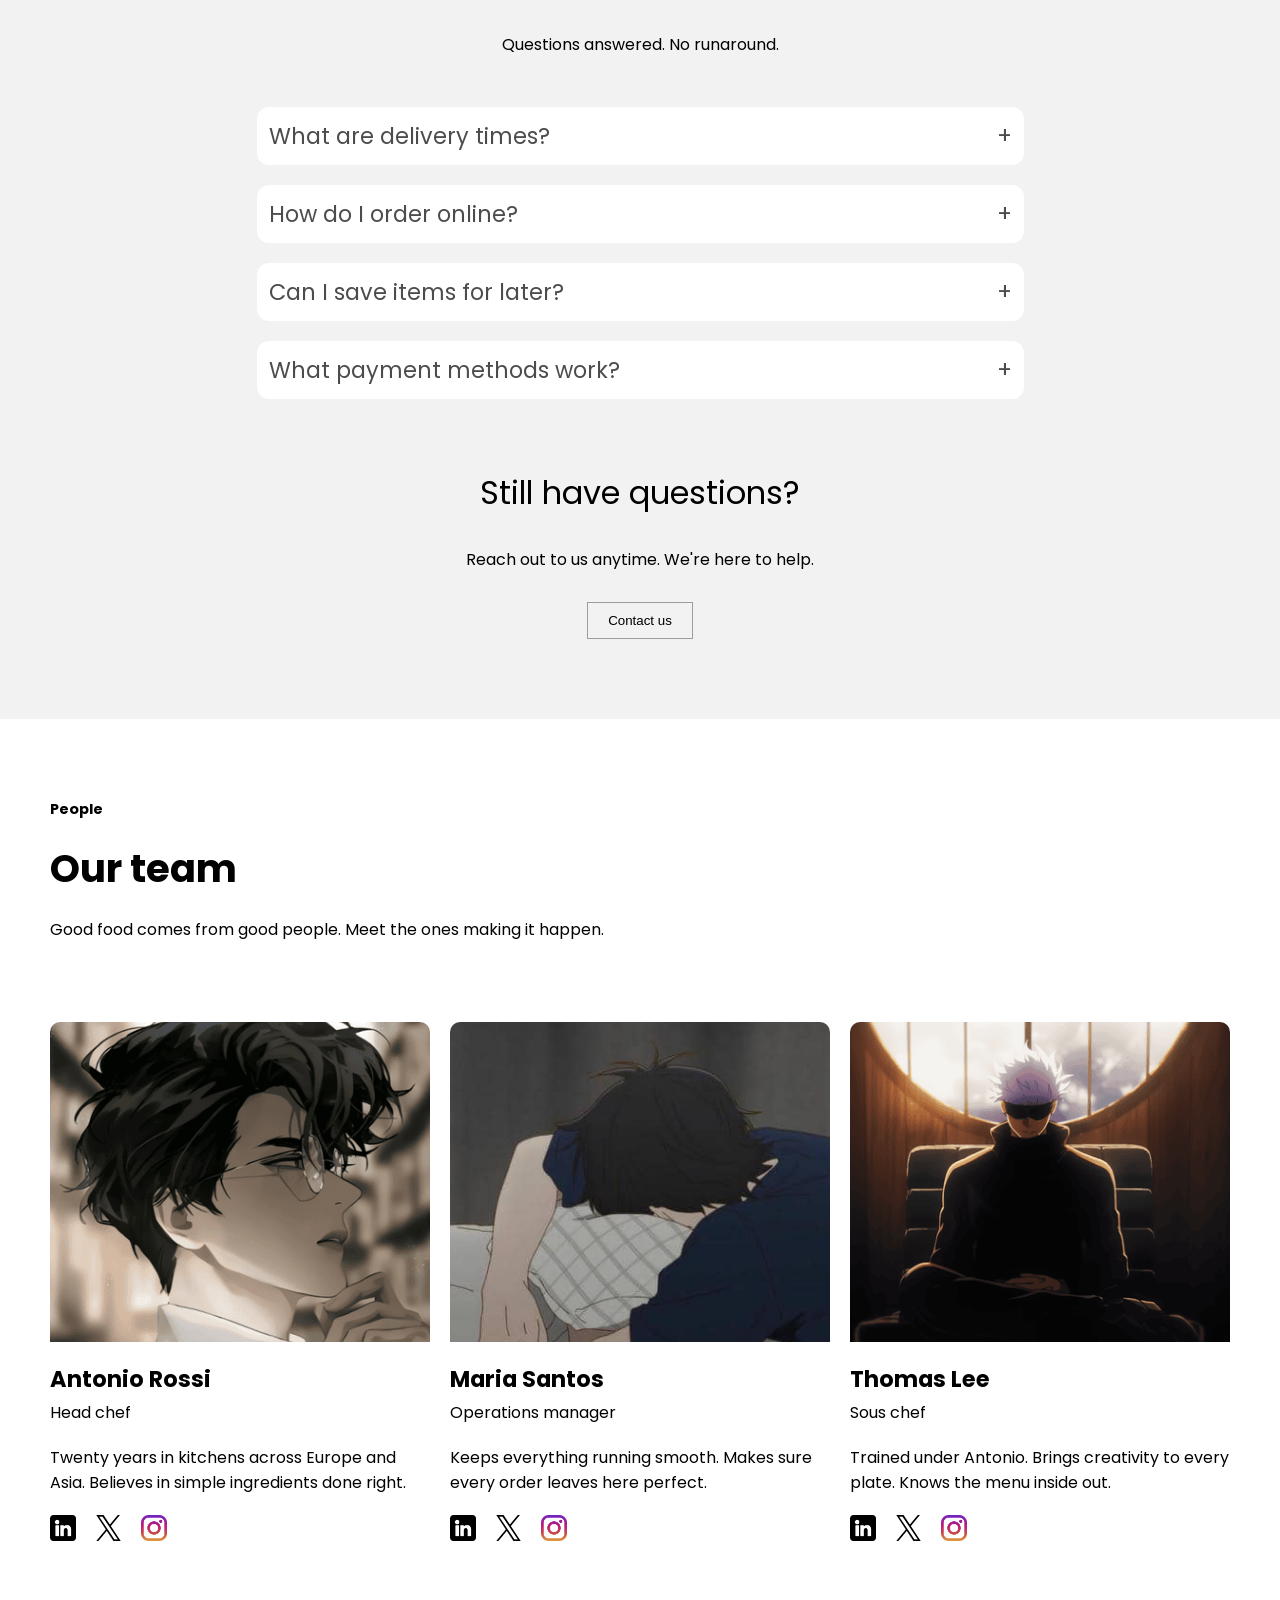
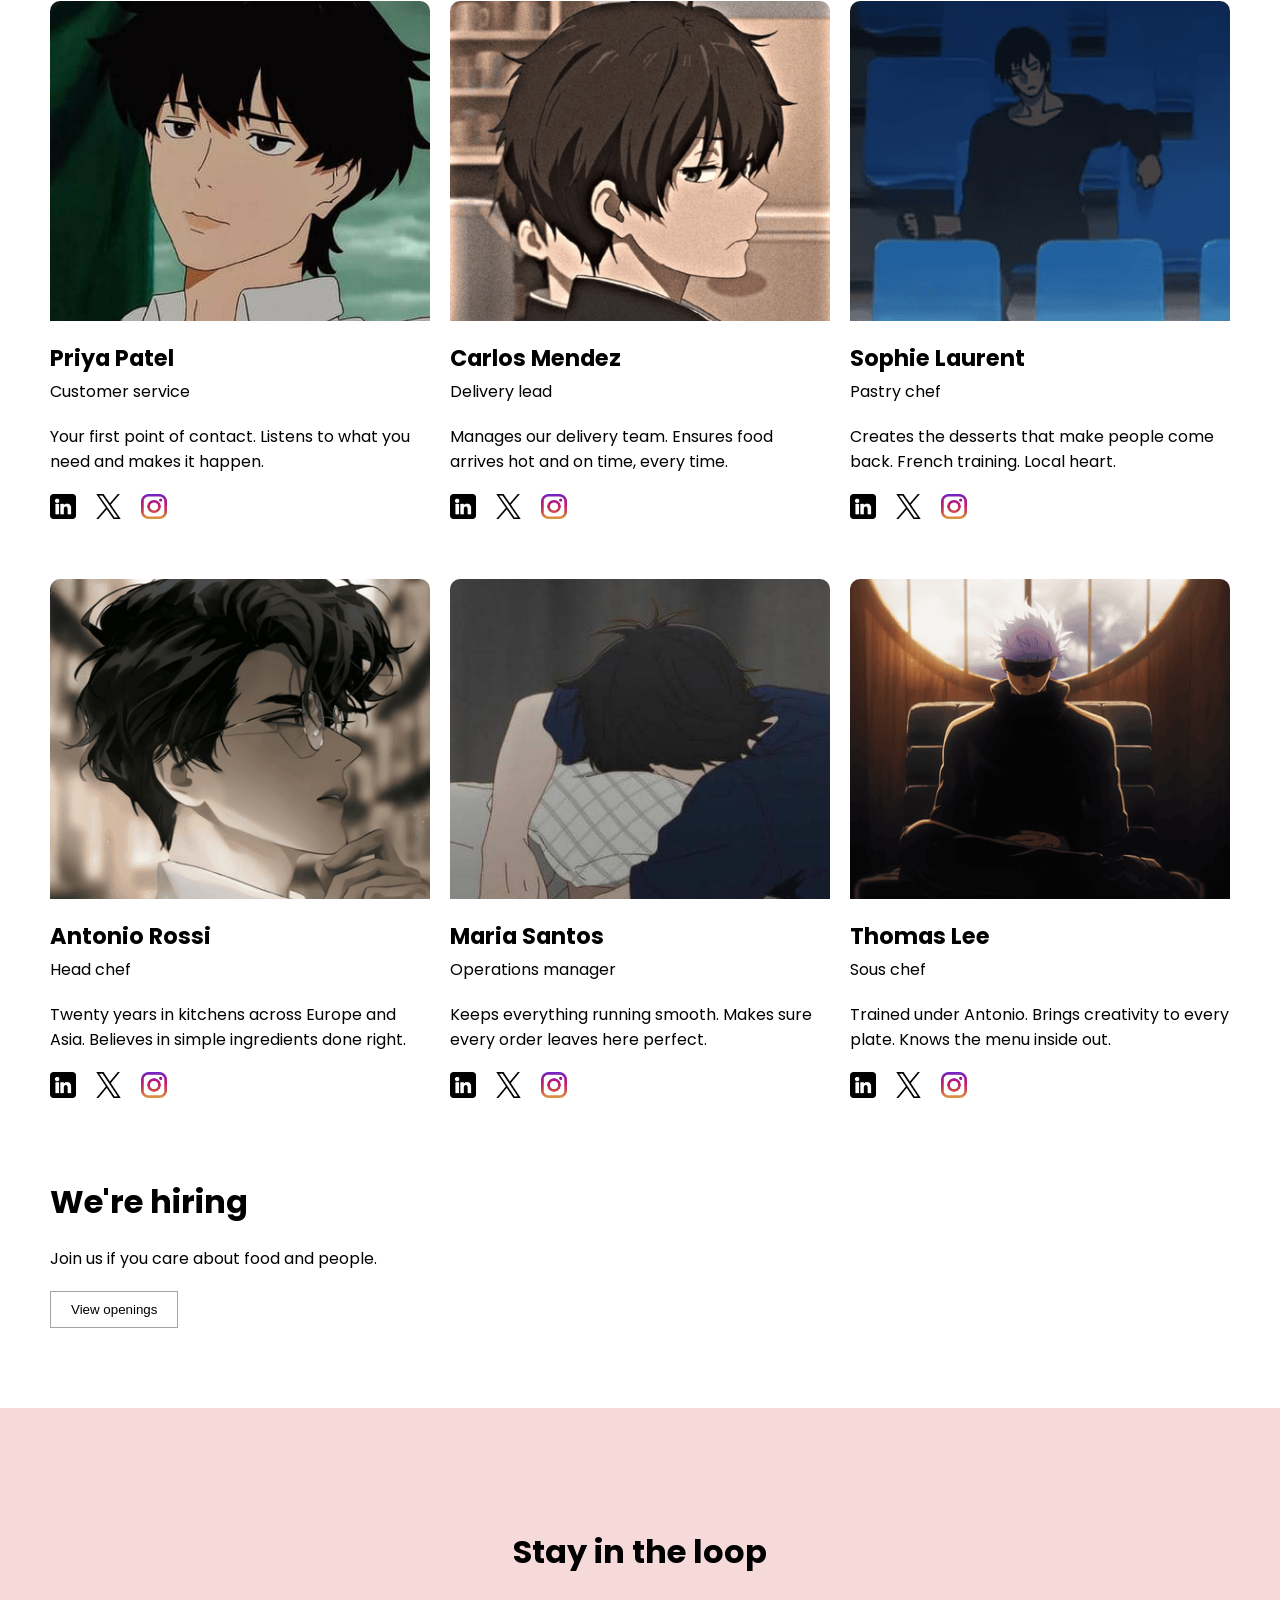
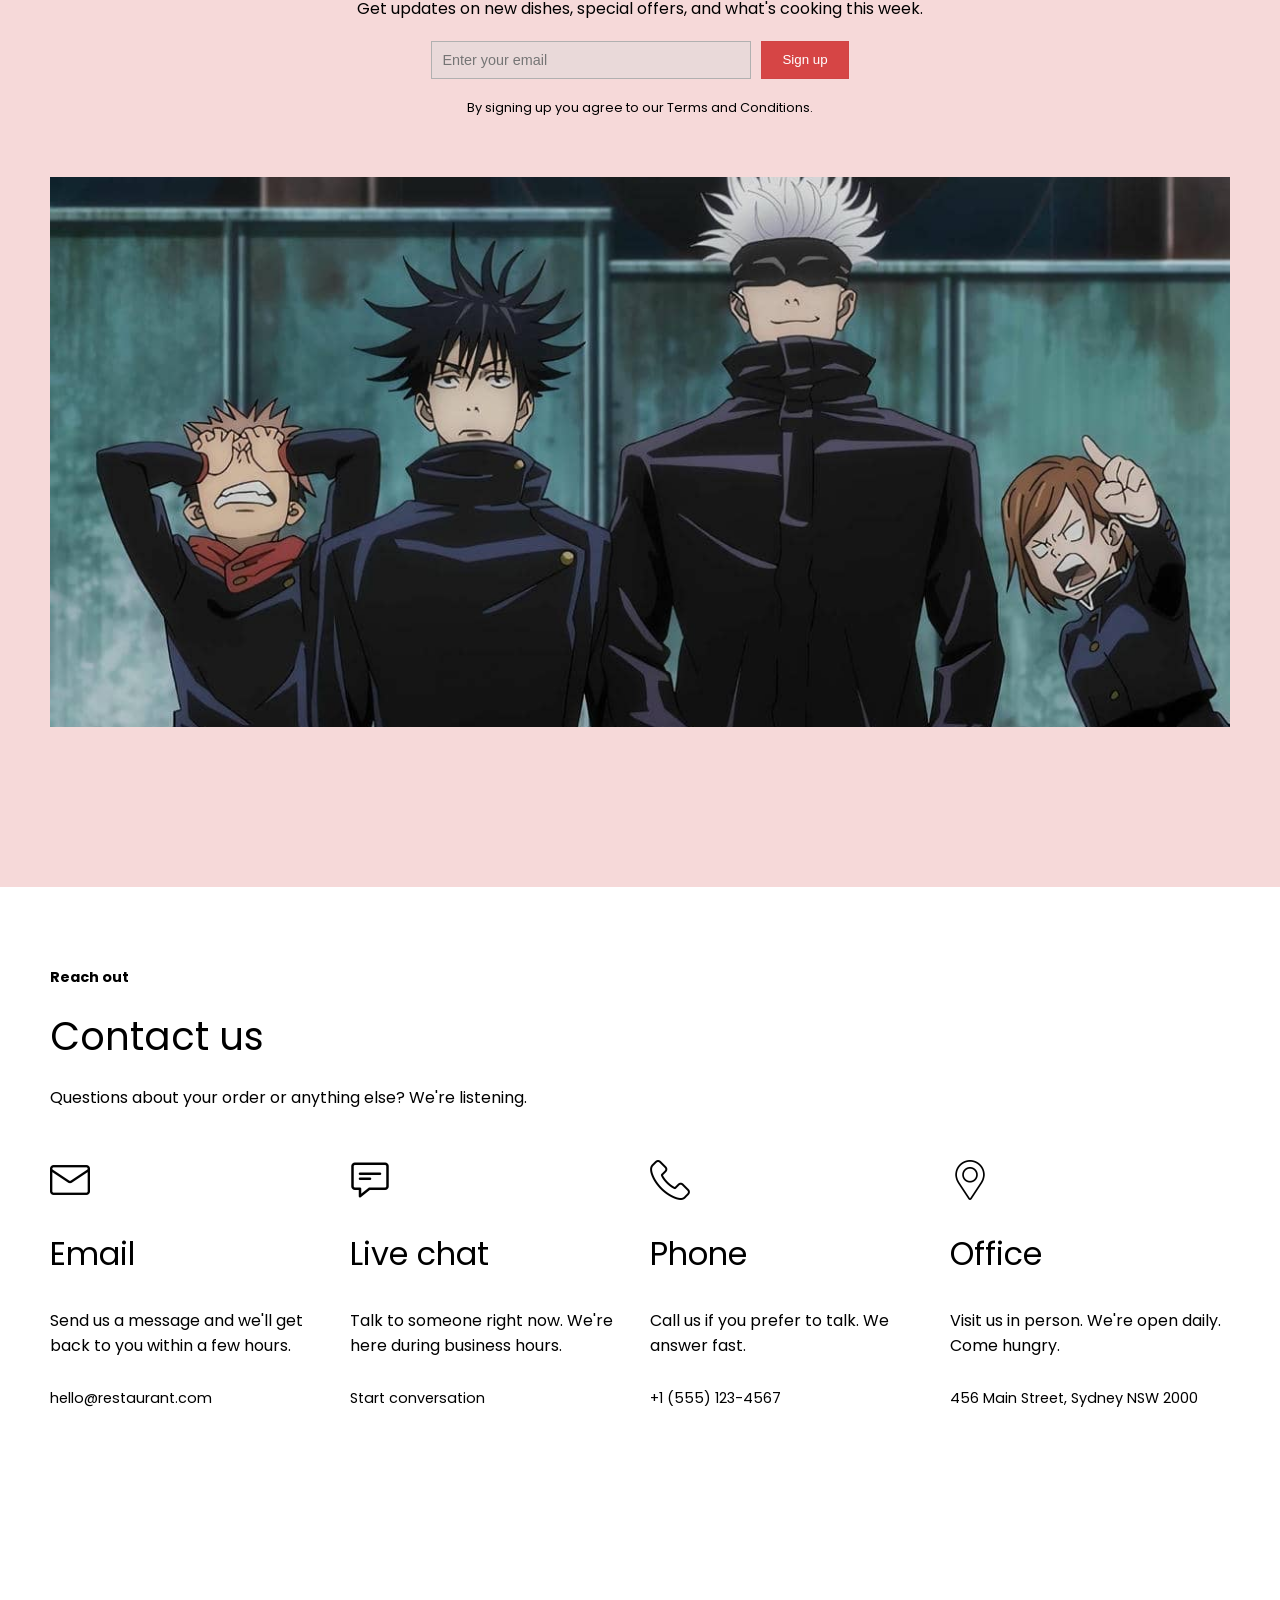
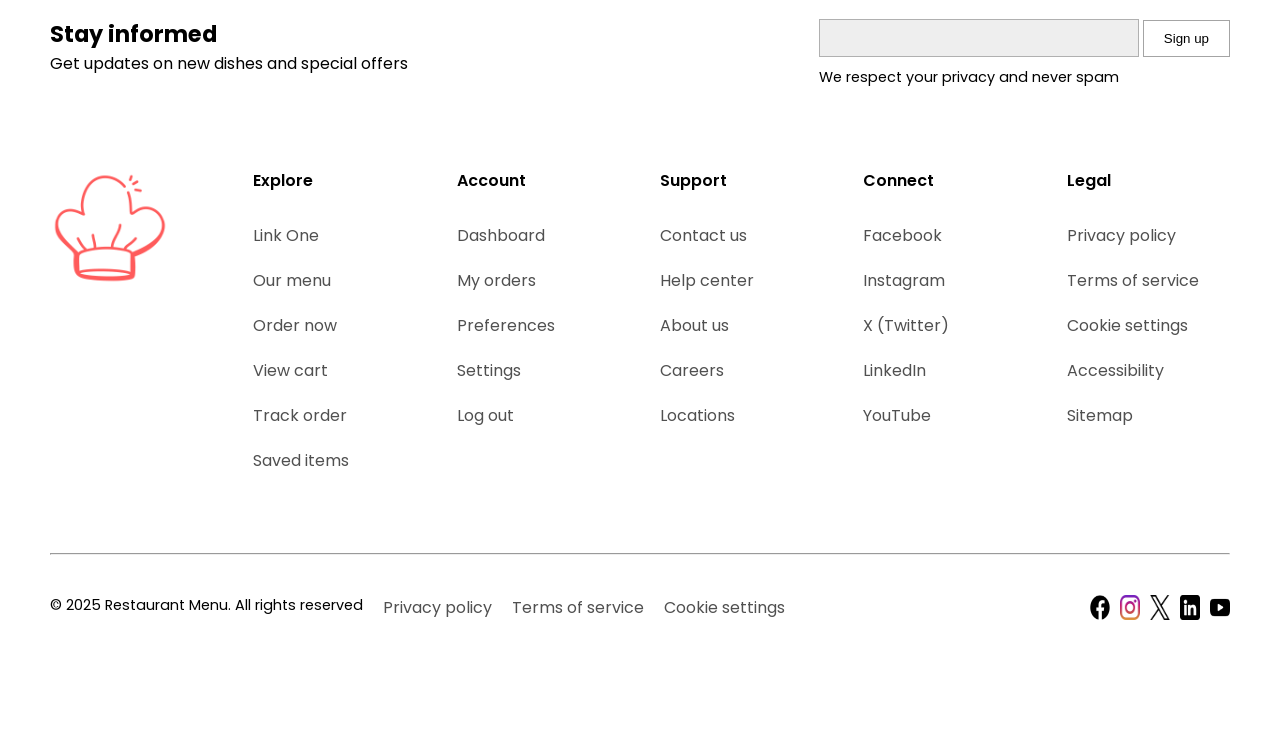
==== commit 84683153: "update" ====
--- a/index.html
+++ b/index.html
@@ -32,7 +32,7 @@
         <img src="/images/menu.webp" alt="" />
       </button>
       <div class="smallMenu">
-        <li><a href="/index.html">Home</a></li>
+        <li class="activeNav"><a href="/index.html">Home</a></li>
         <li><a href="/pages/menu.html">Menu</a></li>
         <li><a href="/pages/dashboard.html">Dashboard</a></li>
         <li><a href="/pages/account.html">Account</a></li>
--- a/css/style.css
+++ b/css/style.css
@@ -15,7 +15,8 @@
   --trans-bg: rgba(52, 52, 52, 0.169);
   --mb: 110px;
 }
-.links .activeNav a{
+.links .activeNav a,
+.smallMenu .activeNav a{
   color: var(--primary);
   font-weight: 800;
 }
@@ -136,7 +137,7 @@
 }
 .menuToggle img {
   display: block;
-  width: clamp(60px, 15vw, 50px);
+  width: clamp(30px, 15vw, 40px);
 }
 /* //// */
 .navbar .links {
@@ -178,7 +179,7 @@
   background-color: var(--card-bg);
   margin: auto;
   width: clamp(260px, 90vw, 2000px);
-  height: clamp(min-height, 40vw, 70vh);
+  height: clamp(400px, 40vw, 70vh);
   display: flex;
   justify-content: space-between;
 }
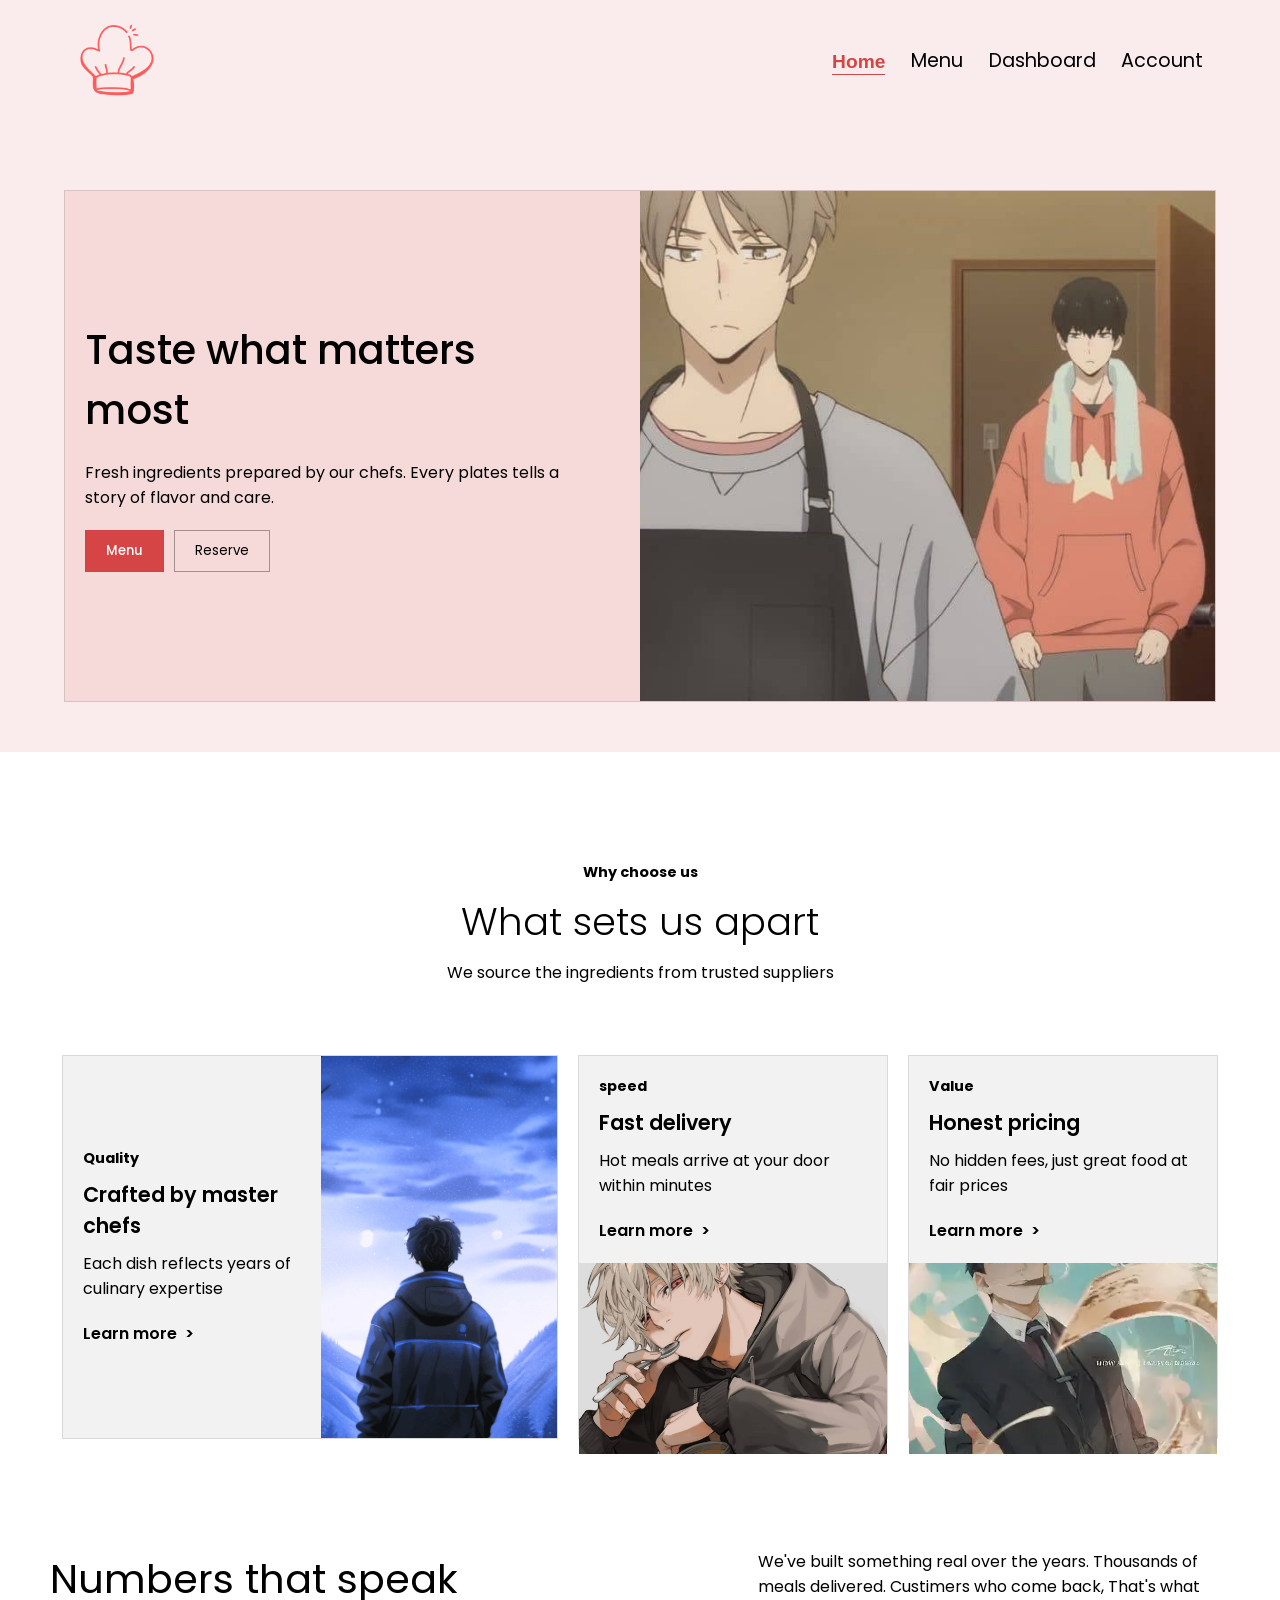
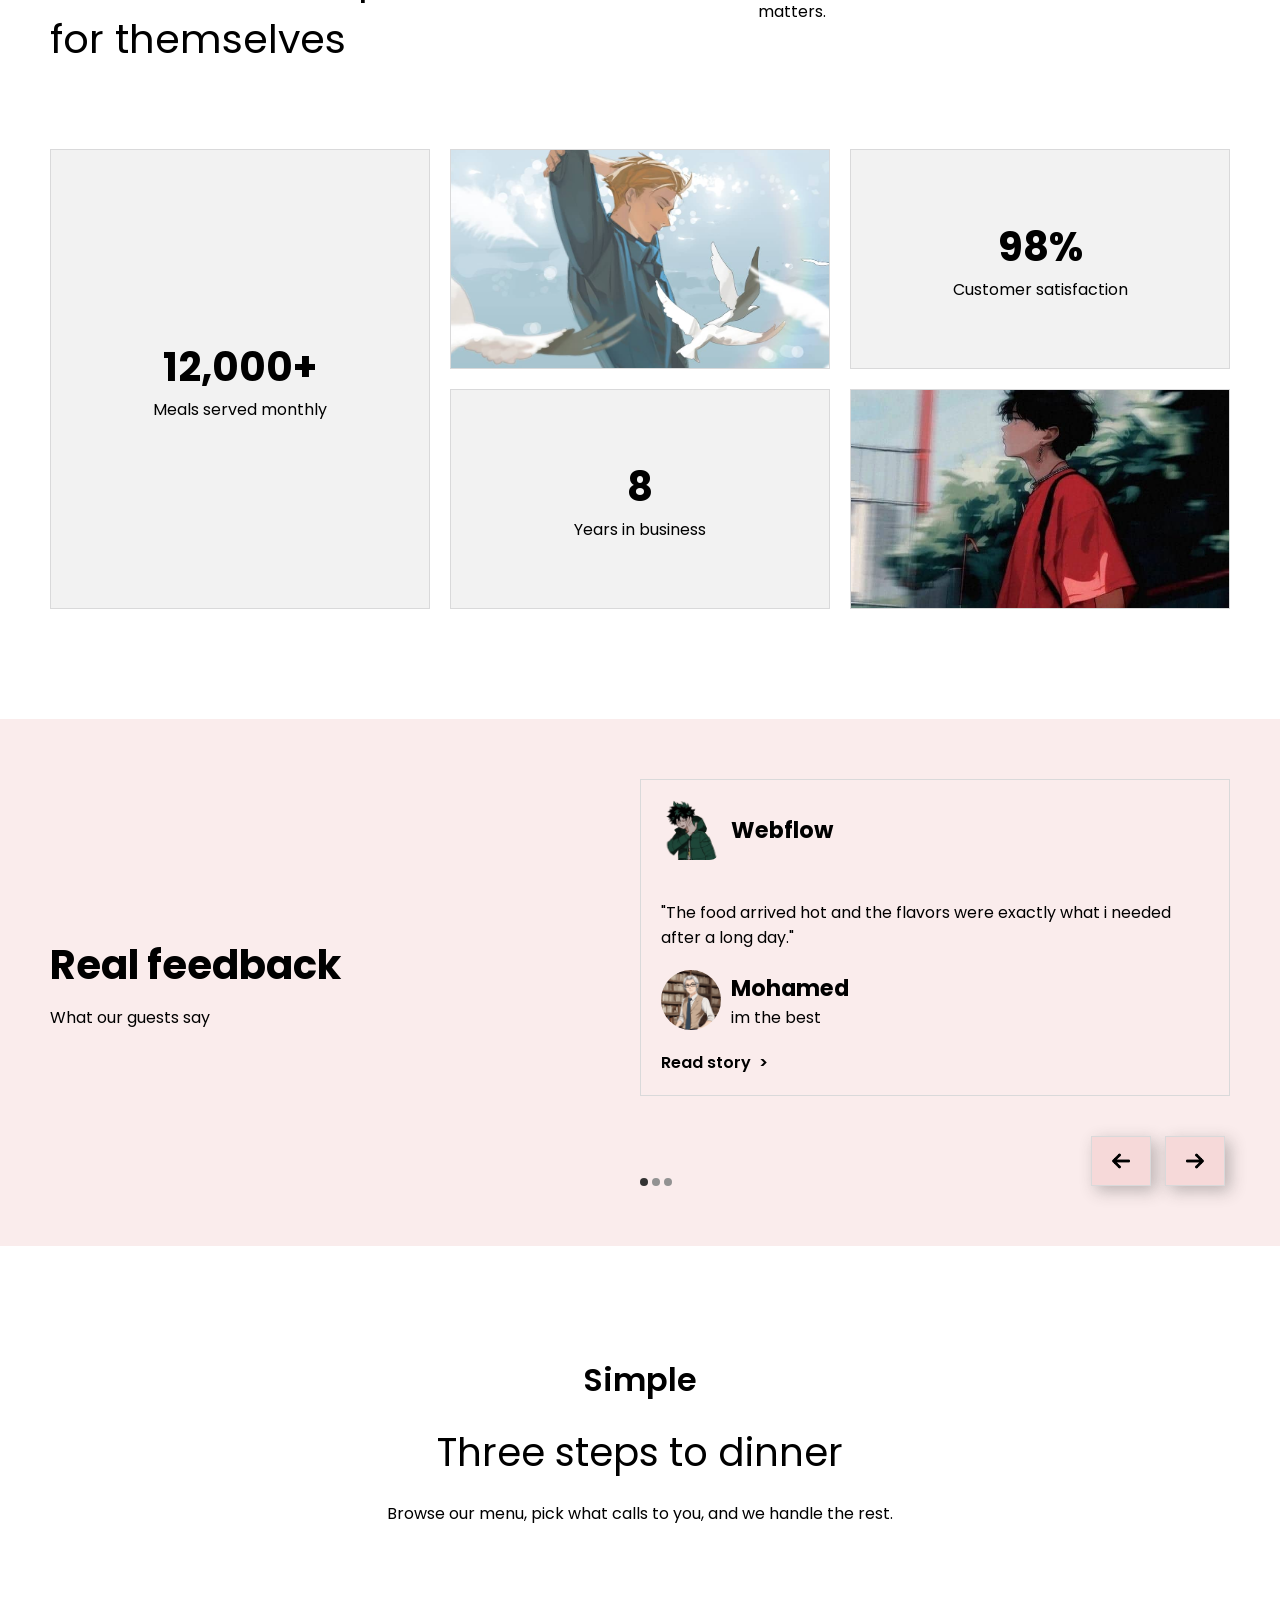
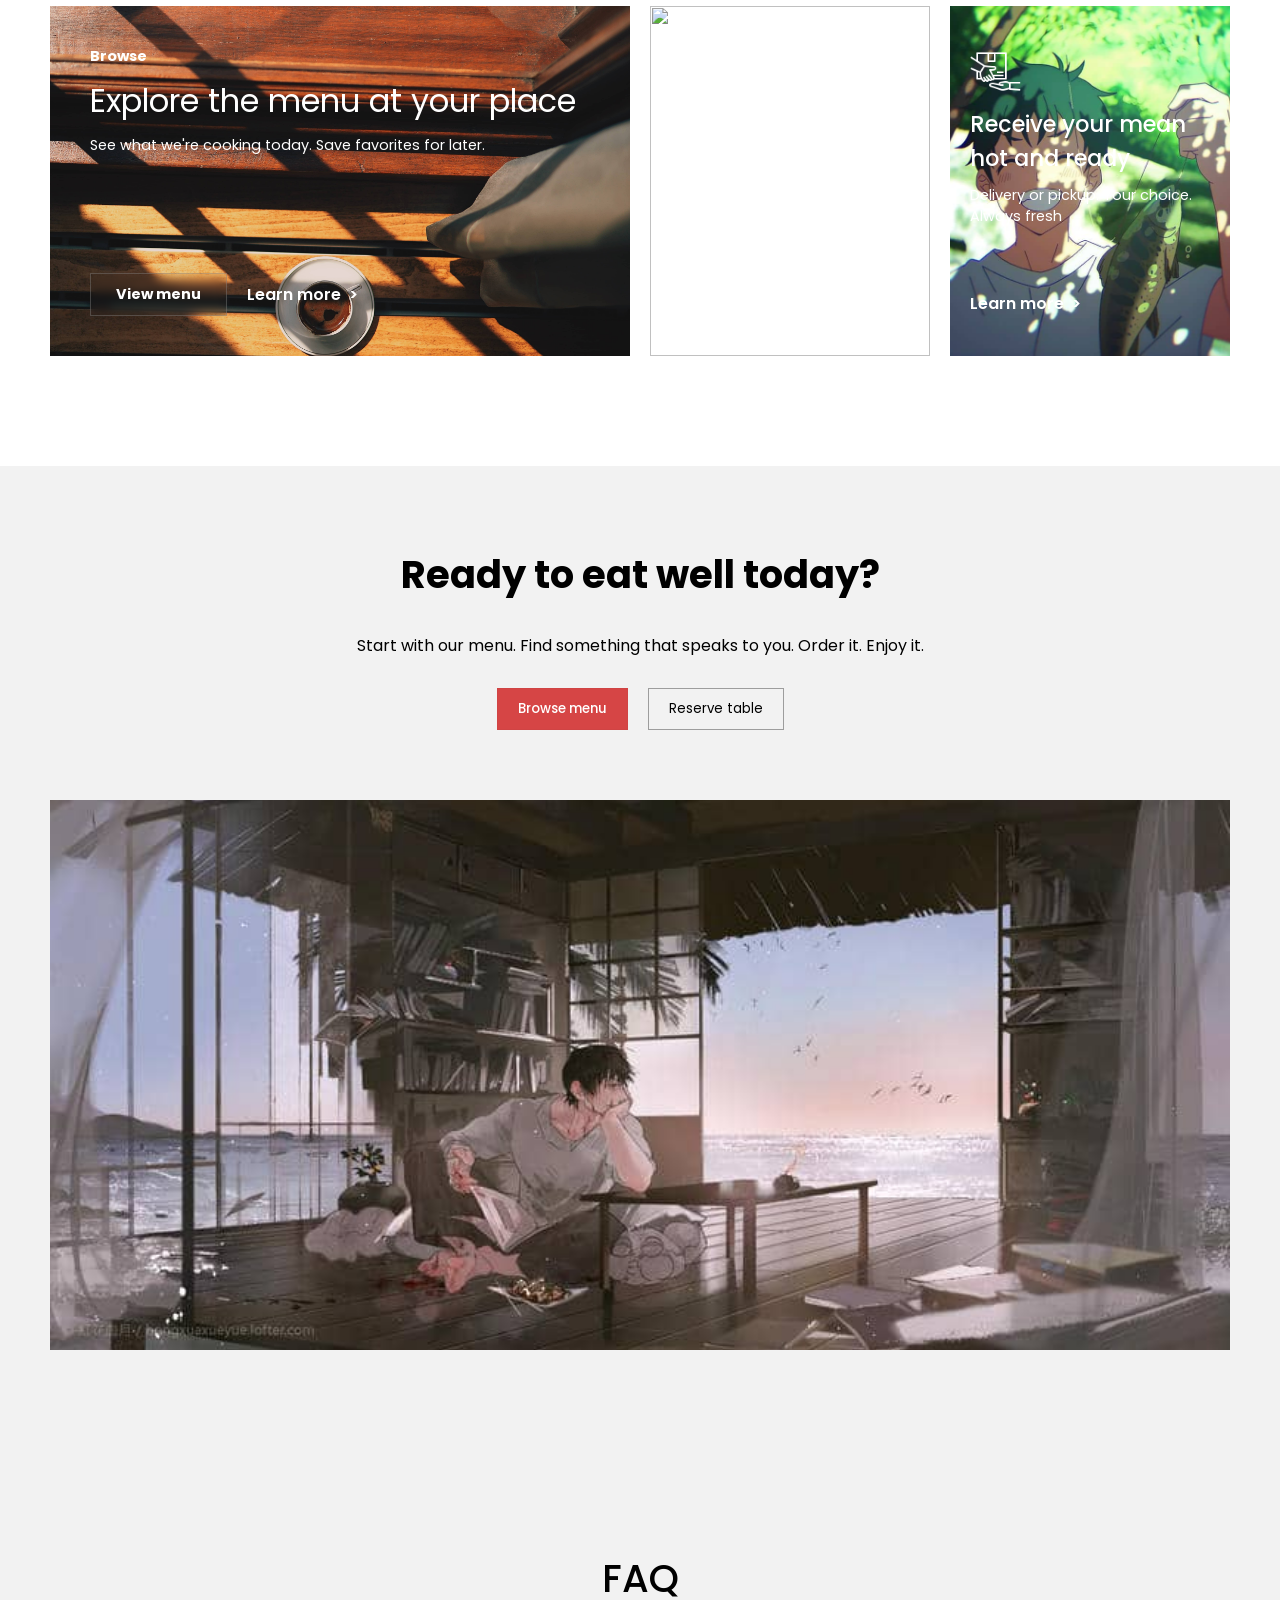
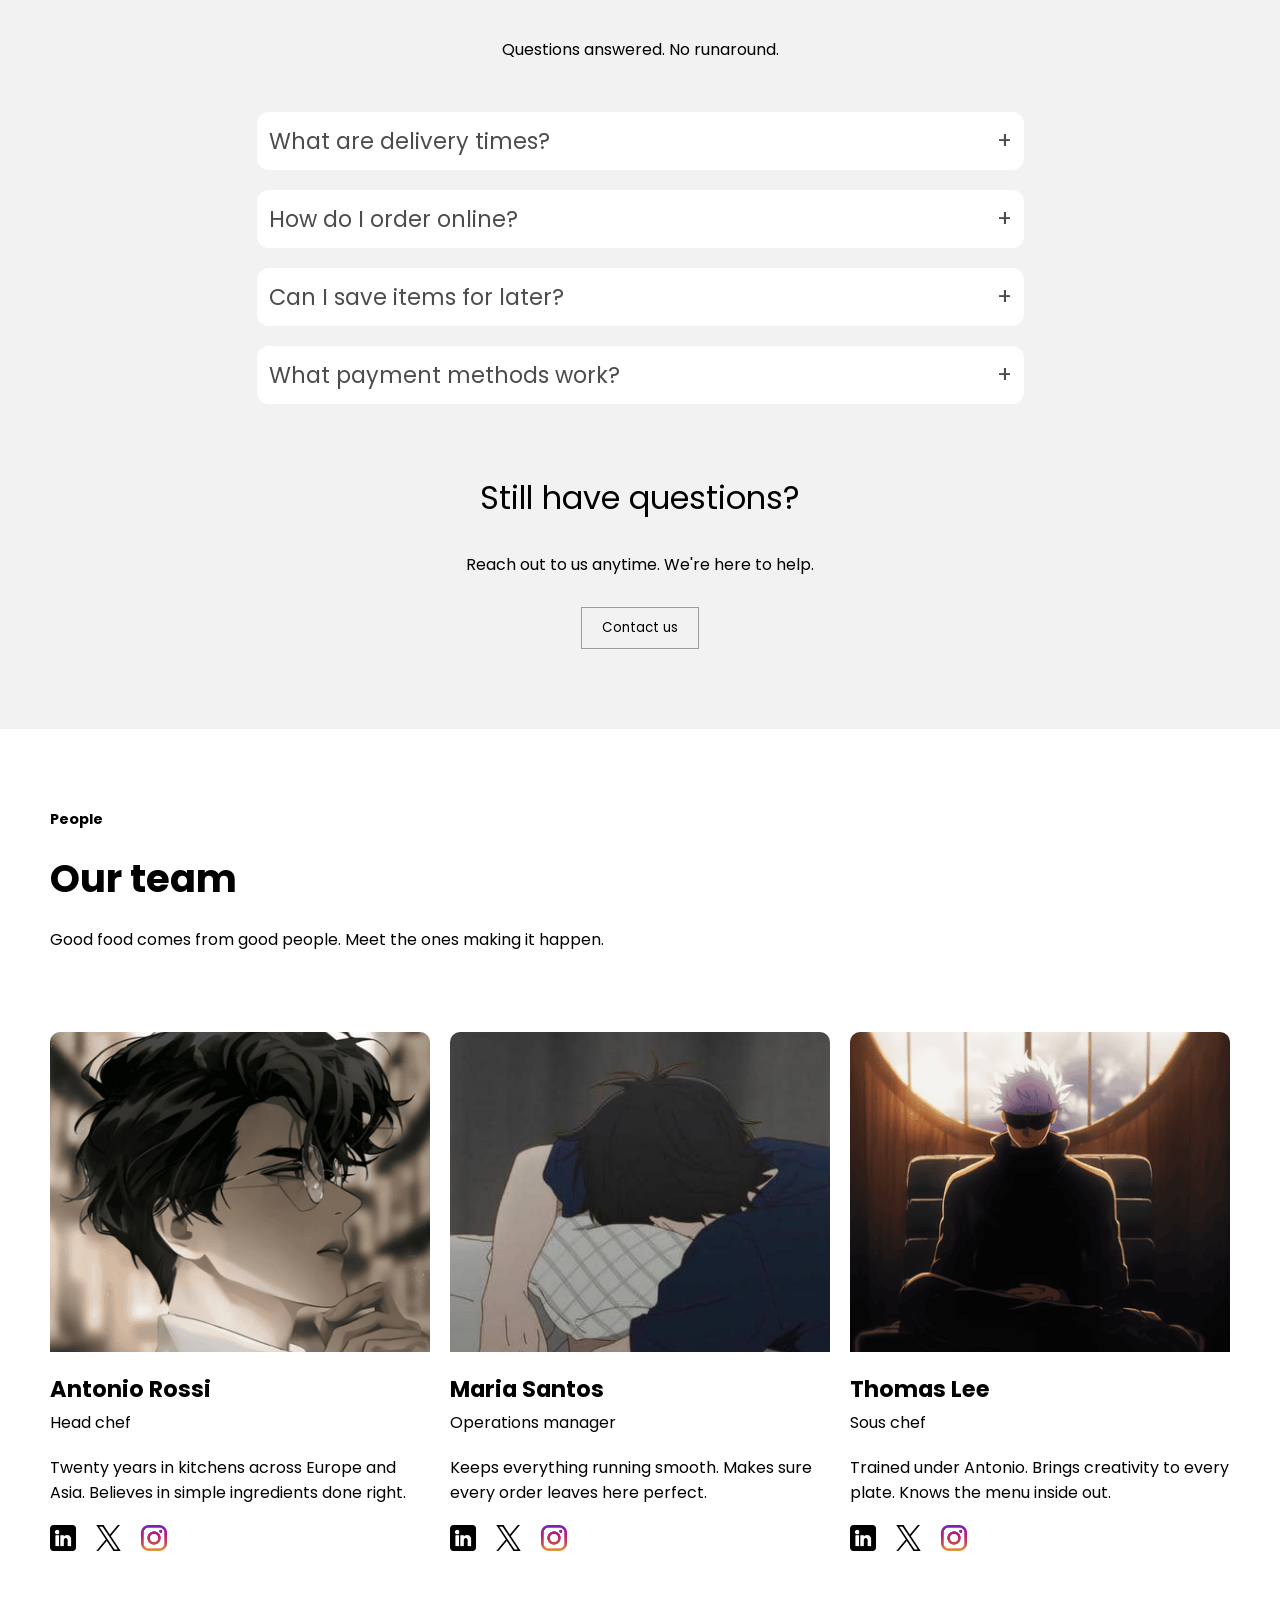
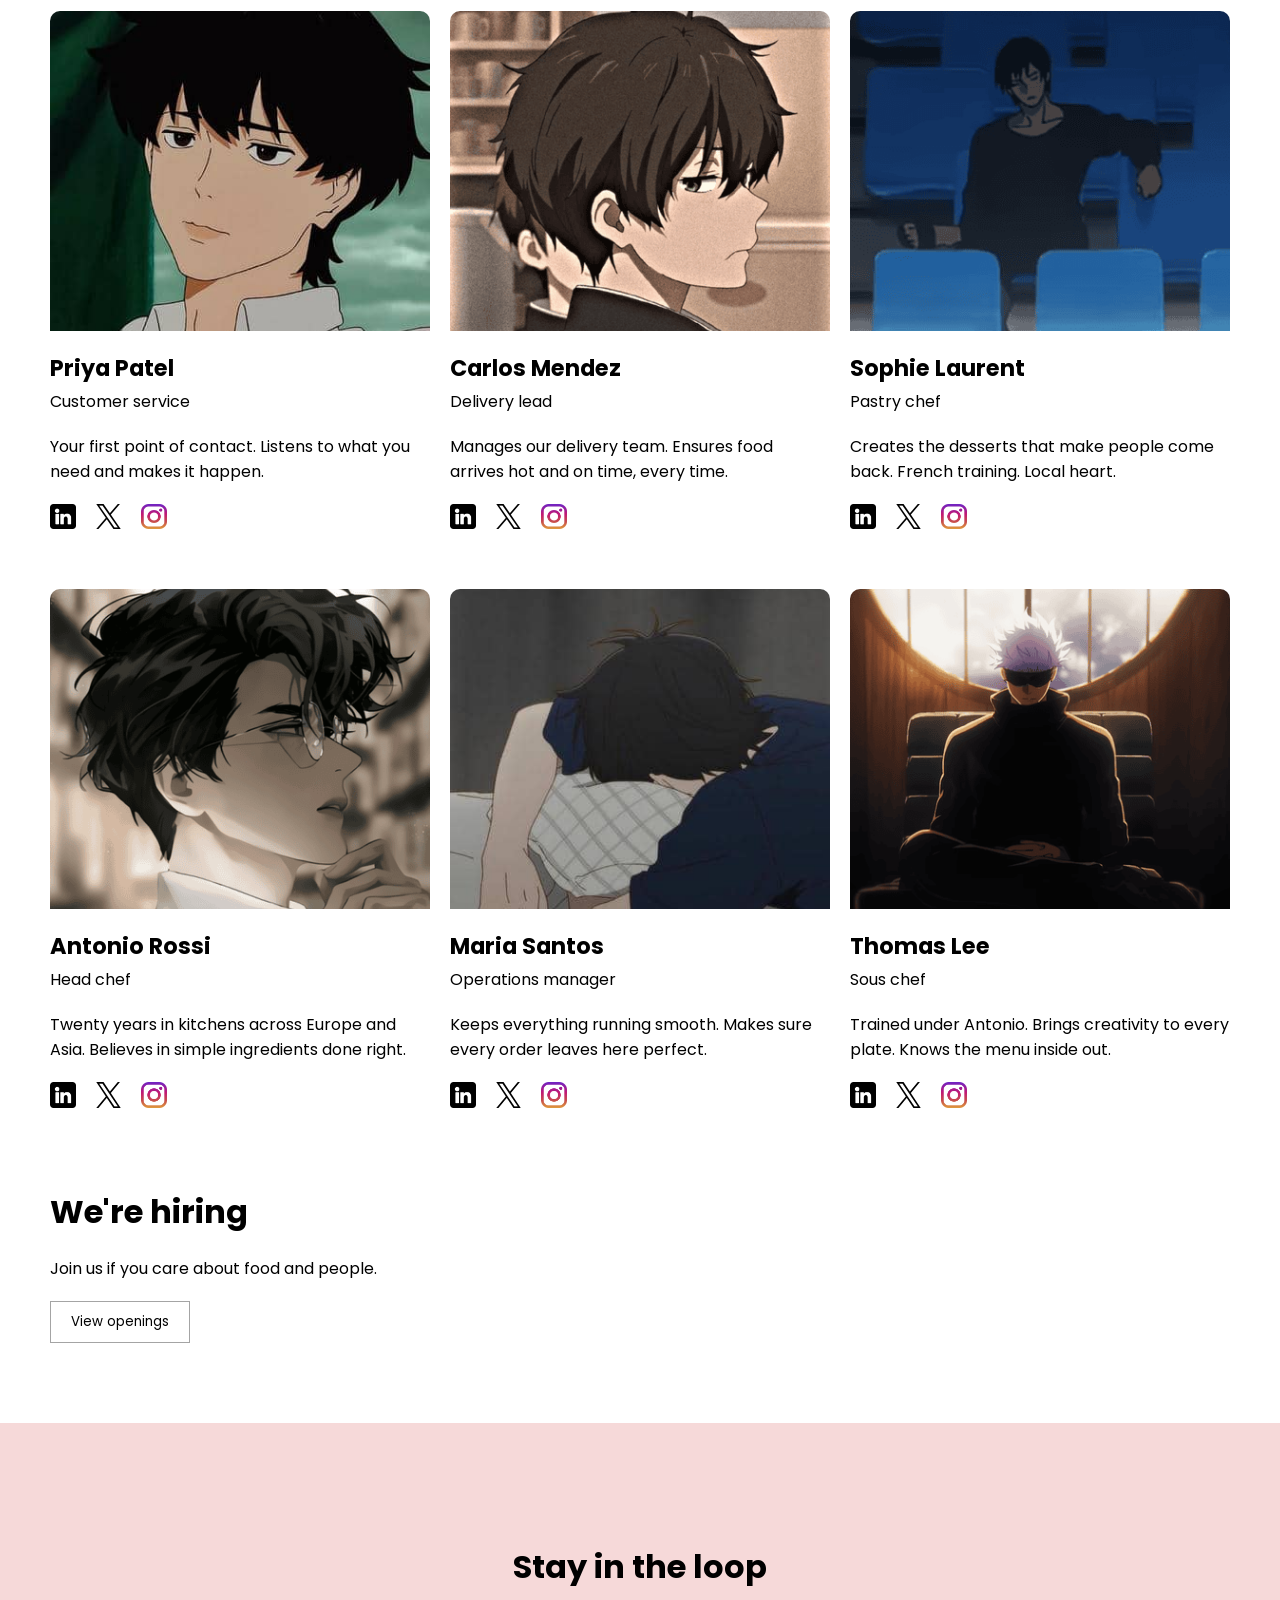
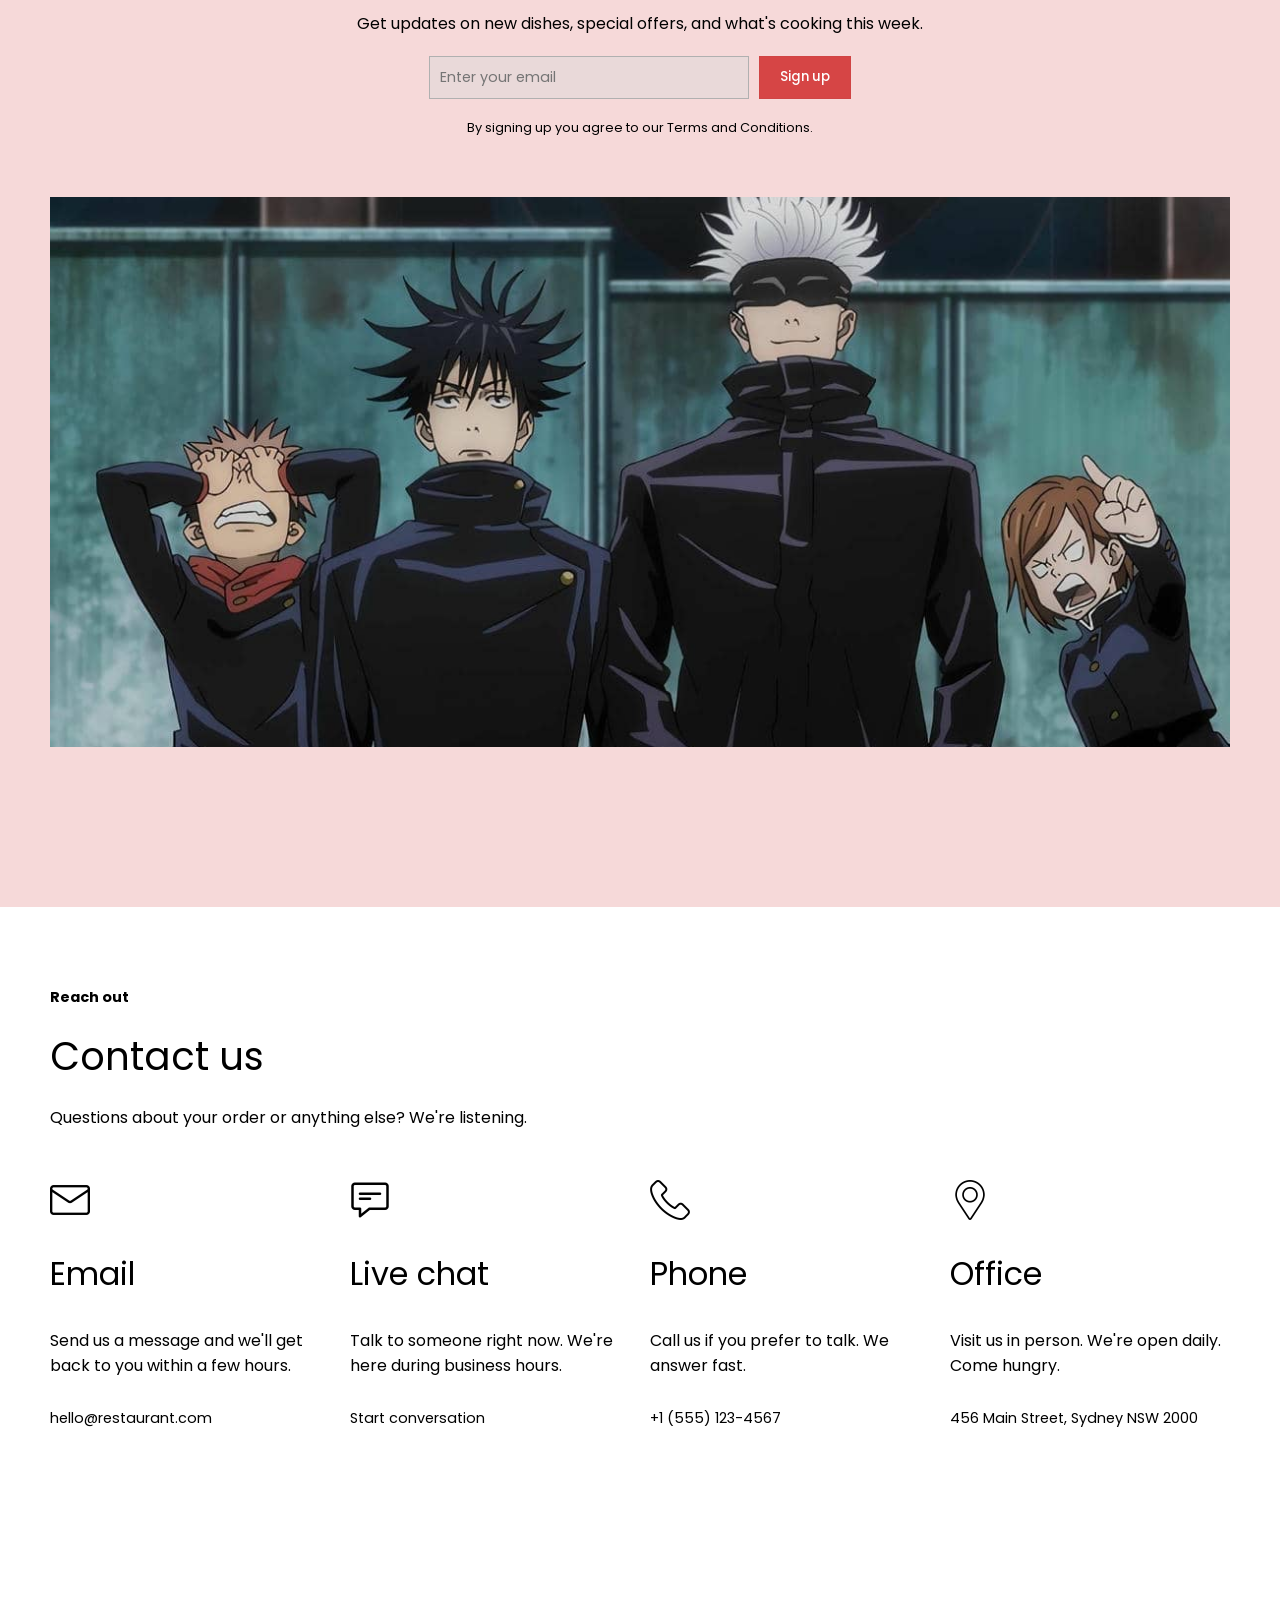
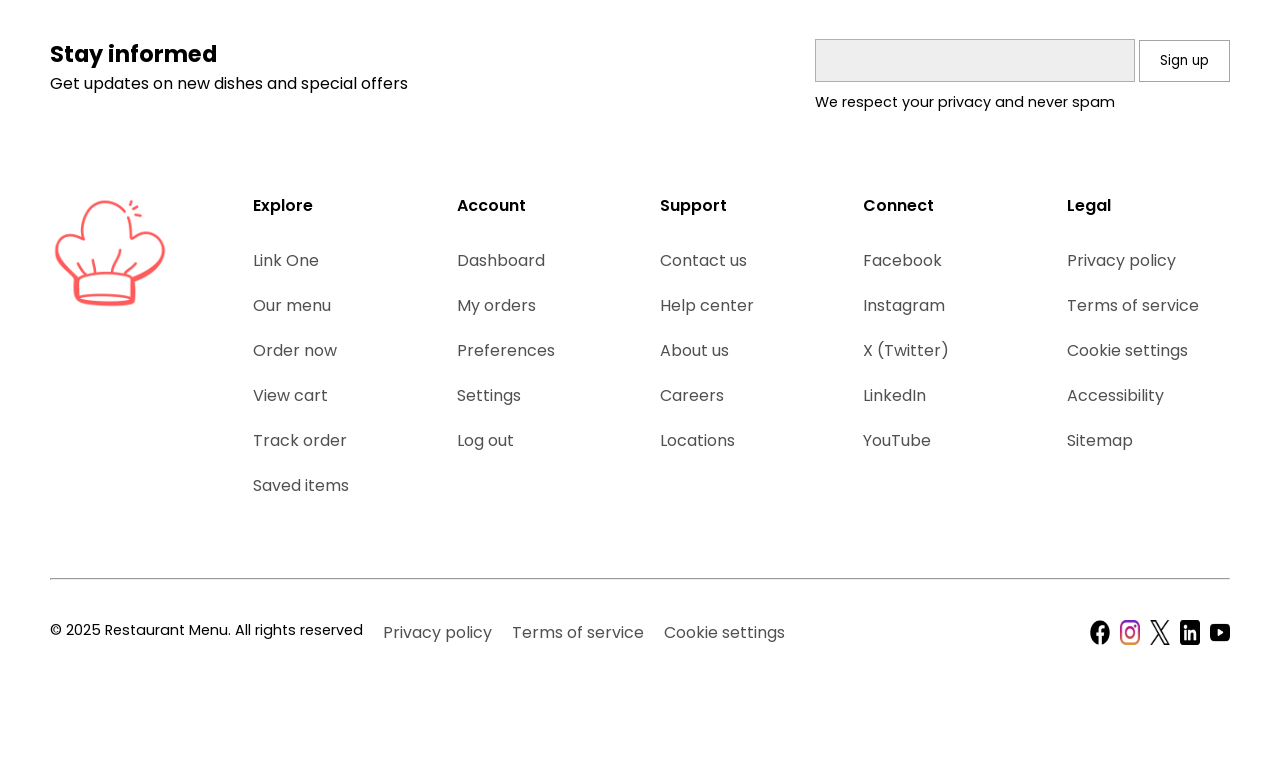
==== commit 10d9066d: "cleaning the codes" ====
--- a/index.html
+++ b/index.html
@@ -10,7 +10,9 @@
       rel="stylesheet"
     />
     <link rel="shortcut icon" href="/images/icon.webp" type="image/x-icon" />
+    <link rel="stylesheet" href="/css/navBar.css">
     <link rel="stylesheet" href="/css/style.css" />
+    <script src="/js/navBar.js" defer></script>
     <script src="/js/main.js" defer></script>
     <title>Chef's Crown</title>
   </head>
--- a/css/navBar.css
+++ b/css/navBar.css
@@ -0,0 +1,133 @@
+.links .activeNav a,
+.smallMenu .activeNav a {
+  color: var(--primary);
+  font-weight: 800;
+}
+.activeNav::before {
+  content: "";
+  position: absolute;
+  bottom: 0px;
+  left: 0;
+  width: 100%;
+  min-height: 1px;
+  background-color: var(--primary);
+  z-index: 1;
+  transition: width 0.2s ease;
+}
+.navbar .smallMenu.active {
+  display: flex;
+}
+.navbar .smallMenu.close {
+  animation: slideOut 0.4s ease;
+}
+.navbar {
+  background-color: var(--main-bg);
+  padding: 20px 6vw 40px;
+  display: flex;
+  justify-content: space-between;
+  align-items: center;
+  gap: 30px;
+  overflow: hidden;
+}
+.navbar a {
+  color: black;
+}
+.navbar .logo {
+  width: clamp(70px, 15vw, 80px);
+}
+.logo img {
+  display: block;
+  width: 100%;
+}
+/*  menu for small devices */
+.navbar .smallMenu.close {
+  animation: slideOut 0.4s ease;
+}
+.navbar .smallMenu {
+  position: fixed;
+  right: 0;
+  top: 0;
+  bottom: 0;
+  width: 70%;
+  display: none;
+  flex-flow: column;
+  justify-content: start;
+  align-items: center;
+  gap: 20px;
+  background-color: var(--trans-bg);
+  backdrop-filter: blur(5px);
+  padding-top: 30px;
+  animation: slideIn 0.4s ease;
+}
+@keyframes slideIn {
+  from {
+    transform: translateX(500px);
+  }
+  to {
+    transform: translateX(0);
+  }
+}
+@keyframes slideOut {
+  from {
+    transform: translateX(0px);
+  }
+  to {
+    transform: translateX(500px);
+  }
+}
+.navbar .menuToggle {
+  background: none;
+  border: none;
+  padding: 0;
+  display: none;
+}
+.menuToggle img {
+  display: block;
+  width: clamp(30px, 15vw, 40px);
+}
+/* //// */
+.navbar .links {
+  display: flex;
+  align-items: end;
+  flex-flow: row wrap;
+  gap: clamp(5px, 2vw, 30px);
+}
+.navbar li {
+  position: relative;
+  list-style: none;
+  cursor: pointer;
+}
+.navbar li::after {
+  content: "";
+  position: absolute;
+  bottom: 0px;
+  left: 0;
+  width: 0%;
+  min-height: 1px;
+  background-color: black;
+  transition: width 0.2s ease;
+}
+.navbar li:hover::after {
+  width: 100%;
+}
+.navbar li a {
+  font-size: clamp(1rem, 4vw, 1.2rem);
+  text-decoration: none;
+}
+/* //// */
+@media (max-width: 768px) {
+  .navbar .links {
+    display: none;
+  }
+  .navbar .menuToggle {
+    display: block;
+  }
+  .navbar li {
+    width: 100%;
+    text-align: center;
+  }
+  .navbar li a {
+    display: inline-block;
+    width: 100%;
+  }
+}
--- a/css/style.css
+++ b/css/style.css
@@ -15,25 +15,11 @@
   --trans-bg: rgba(52, 52, 52, 0.169);
   --mb: 110px;
 }
-.links .activeNav a,
-.smallMenu .activeNav a{
-  color: var(--primary);
-  font-weight: 800;
-}
-.activeNav::before{
-  content: "";
-  position: absolute;
-  bottom: 0px;
-  left: 0;
-  width: 100%;
-  min-height: 1px;
-  background-color: var(--primary);
-  z-index: 1;
-  transition: width 0.2s ease;
-}
+
 * {
   margin: 0;
   box-sizing: border-box;
+  font-family: "poppins", sans-serif;
 }
 h2 {
   font-size: var(--h2s-font);
@@ -64,110 +50,12 @@
 } */
 
 /* //// */
-
-.navbar .smallMenu.active {
-  display: flex;
-}
-.navbar .smallMenu.close {
-  animation: slideOut 0.4s ease;
-}
 body {
   position: relative;
   color: black;
-  font-family: "poppins", sans-serif;
-}
+}
+/* //// */
 
-.navbar {
-  background-color: var(--main-bg);
-  padding: 20px 6vw 40px;
-  display: flex;
-  justify-content: space-between;
-  align-items: center;
-  gap: 30px;
-  overflow: hidden;
-}
-.navbar a {
-  color: black;
-}
-.navbar .logo {
-  width: clamp(70px, 15vw, 80px);
-}
-.logo img {
-  display: block;
-  width: 100%;
-}
-/*  menu for small devices */
-.navbar .smallMenu {
-  position: fixed;
-  right: 0;
-  top: 0;
-  bottom: 0;
-  width: 70%;
-  display: none;
-  flex-flow: column;
-  justify-content: start;
-  align-items: center;
-  gap: 20px;
-  background-color: var(--trans-bg);
-  backdrop-filter: blur(5px);
-  padding-top: 30px;
-  animation: slideIn 0.4s ease;
-}
-@keyframes slideIn {
-  from {
-    transform: translateX(500px);
-  }
-  to {
-    transform: translateX(0);
-  }
-}
-@keyframes slideOut {
-  from {
-    transform: translateX(0px);
-  }
-  to {
-    transform: translateX(500px);
-  }
-}
-.navbar .menuToggle {
-  background: none;
-  border: none;
-  padding: 0;
-  display: none;
-}
-.menuToggle img {
-  display: block;
-  width: clamp(30px, 15vw, 40px);
-}
-/* //// */
-.navbar .links {
-  display: flex;
-  align-items: end;
-  flex-flow: row wrap;
-  gap: clamp(5px, 2vw, 30px);
-}
-.navbar li {
-  position: relative;
-  list-style: none;
-  cursor: pointer;
-}
-.navbar li::after {
-  content: "";
-  position: absolute;
-  bottom: 0px;
-  left: 0;
-  width: 0%;
-  min-height: 1px;
-  background-color: black;
-  transition: width 0.2s ease;
-}
-.navbar li:hover::after {
-  width: 100%;
-}
-.navbar li a {
-  font-size: clamp(1rem, 4vw, 1.2rem);
-  text-decoration: none;
-}
 /* //// */
 .heroSection {
   padding: 50px 0px;
@@ -859,20 +747,6 @@
 }
 /* small devices below 768px wide */
 @media (max-width: 768px) {
-  .navbar .links {
-    display: none;
-  }
-  .navbar .menuToggle {
-    display: block;
-  }
-  .navbar li {
-    width: 100%;
-    text-align: center;
-  }
-  .navbar li a {
-    display: inline-block;
-    width: 100%;
-  }
   /* //// */
   .hero {
     gap: 20px;
